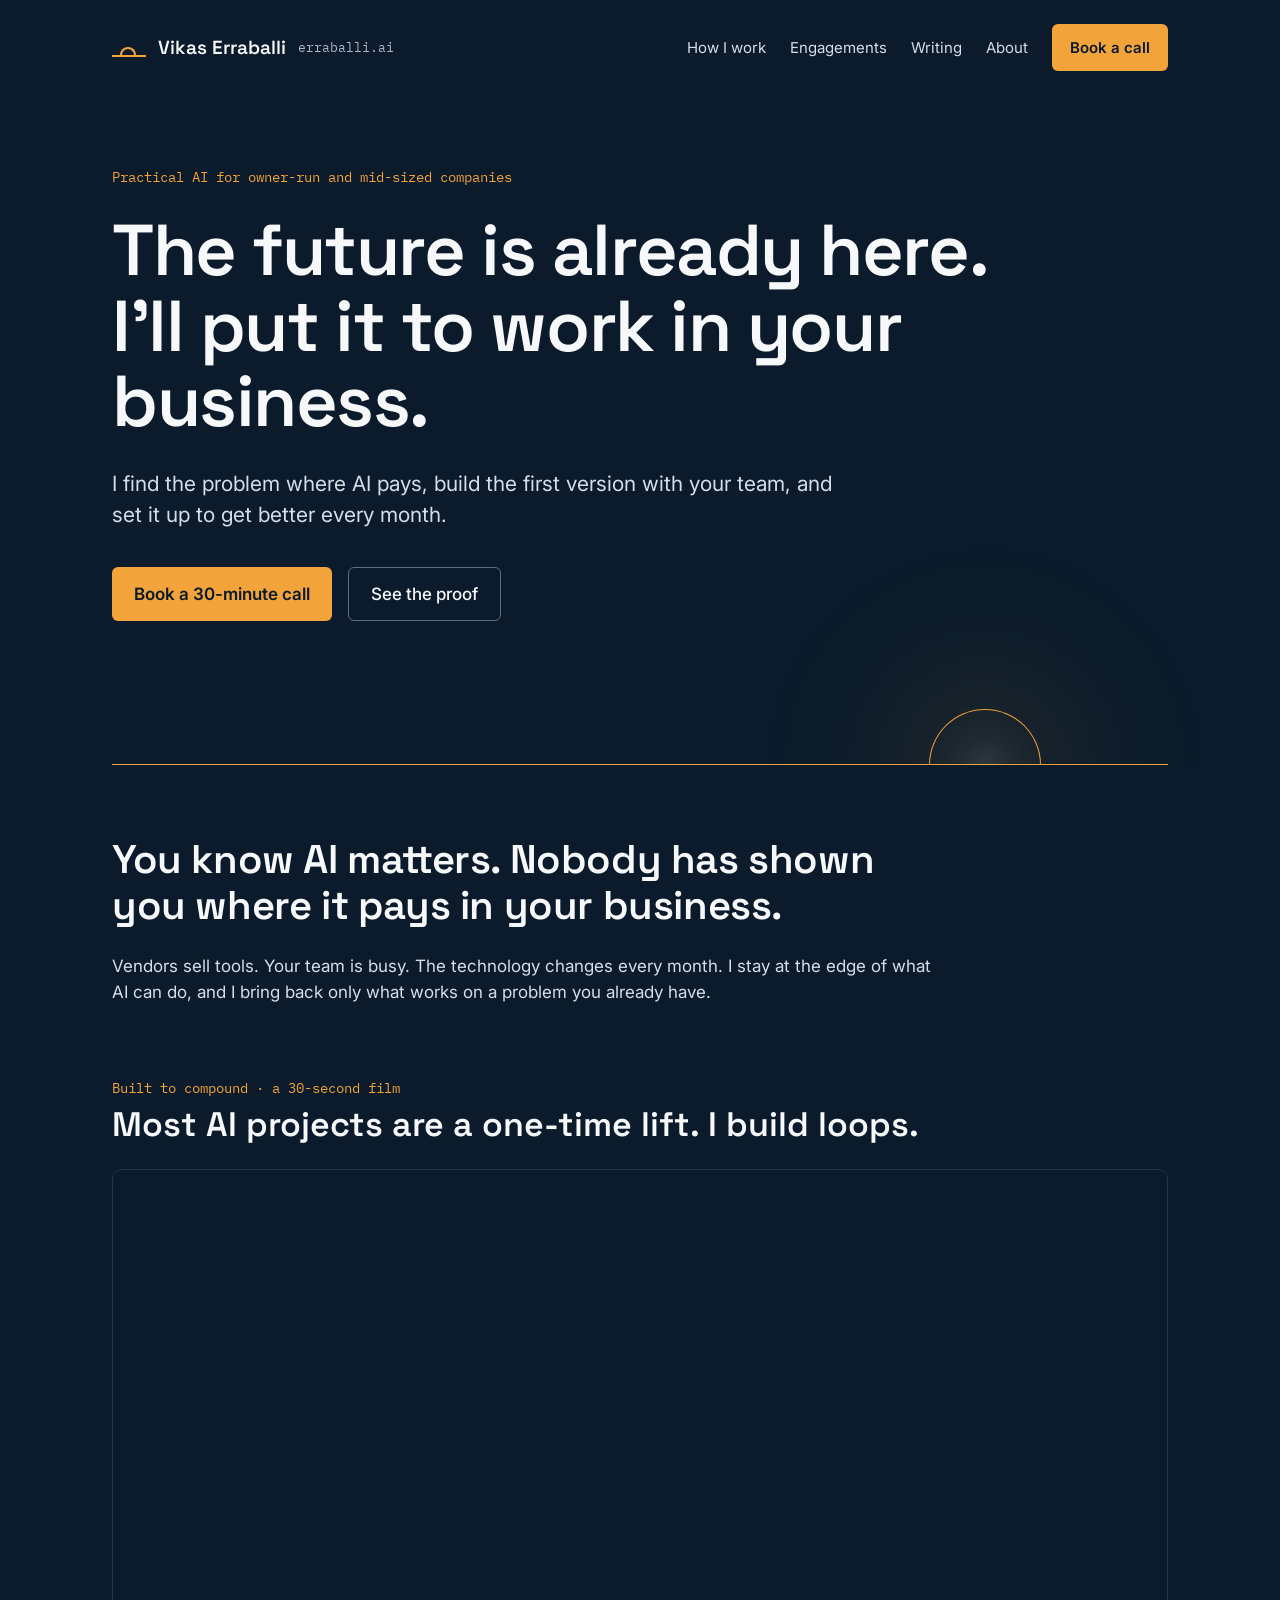
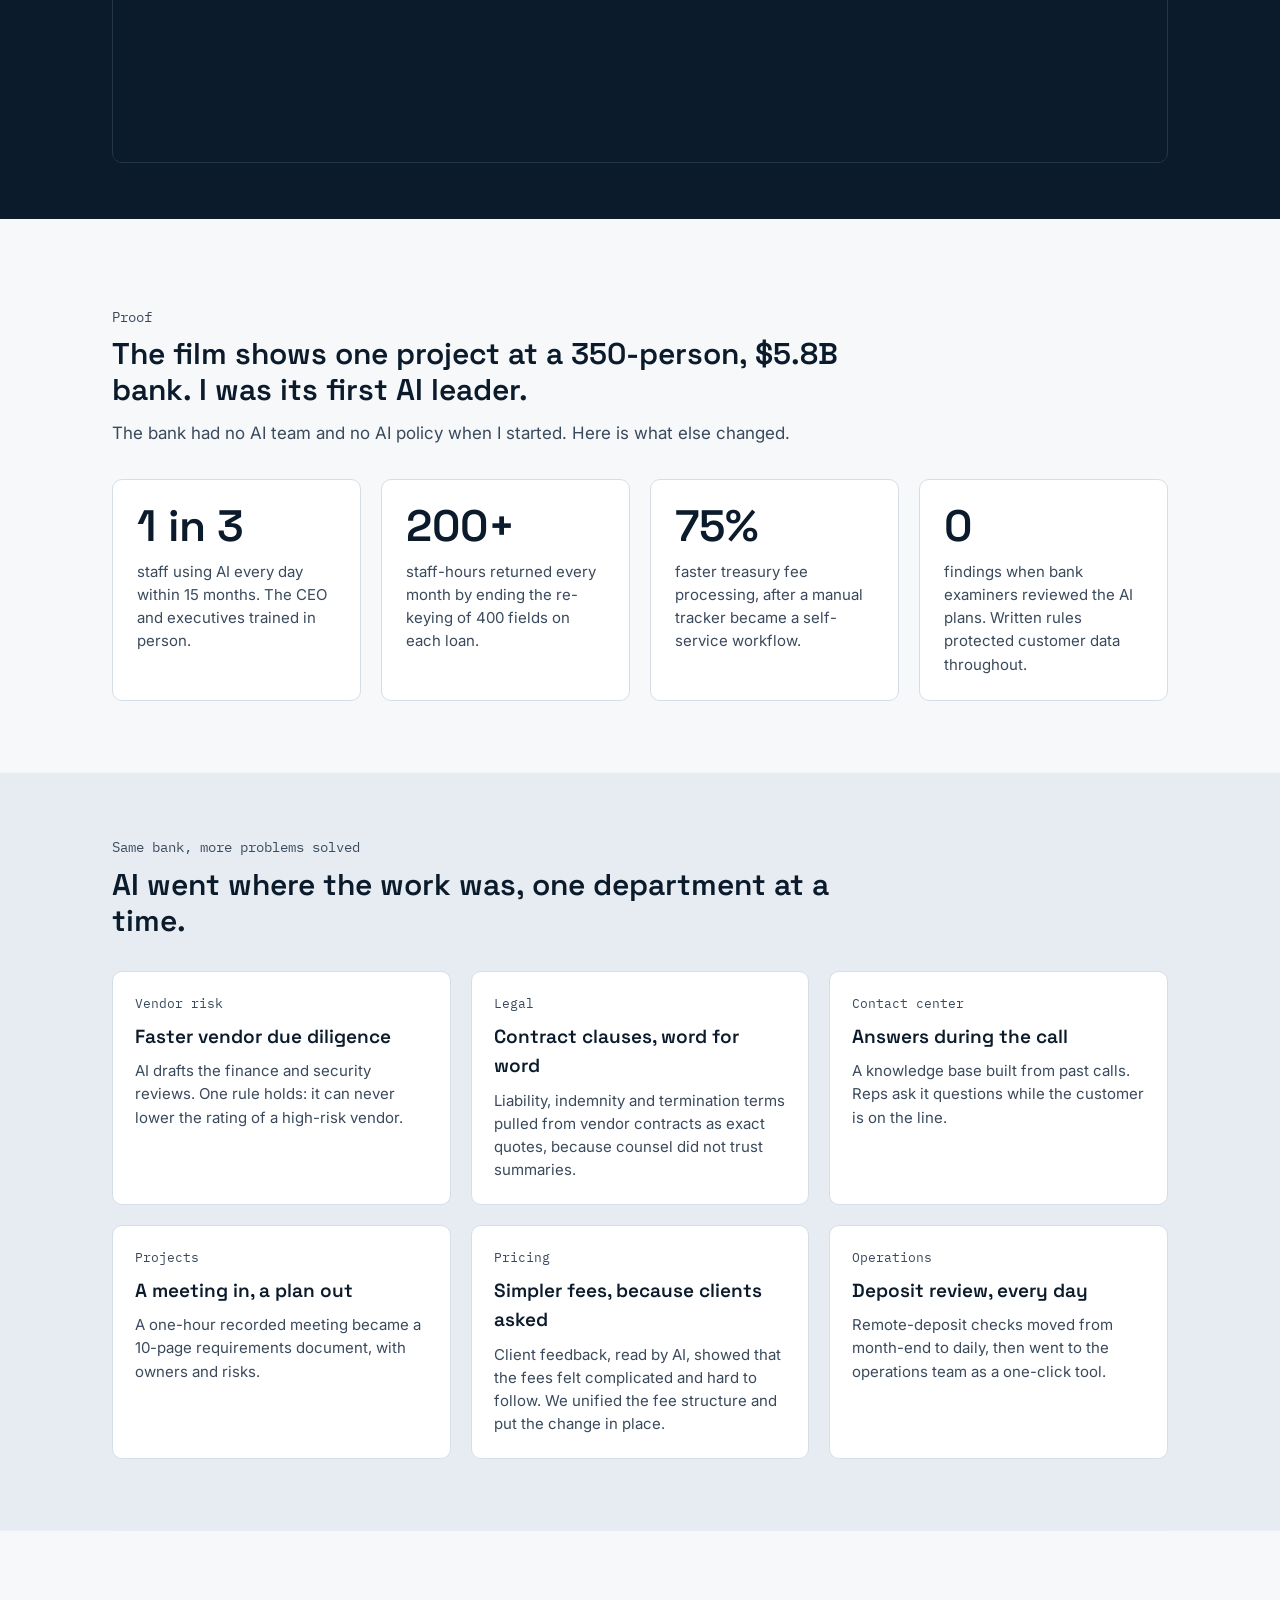
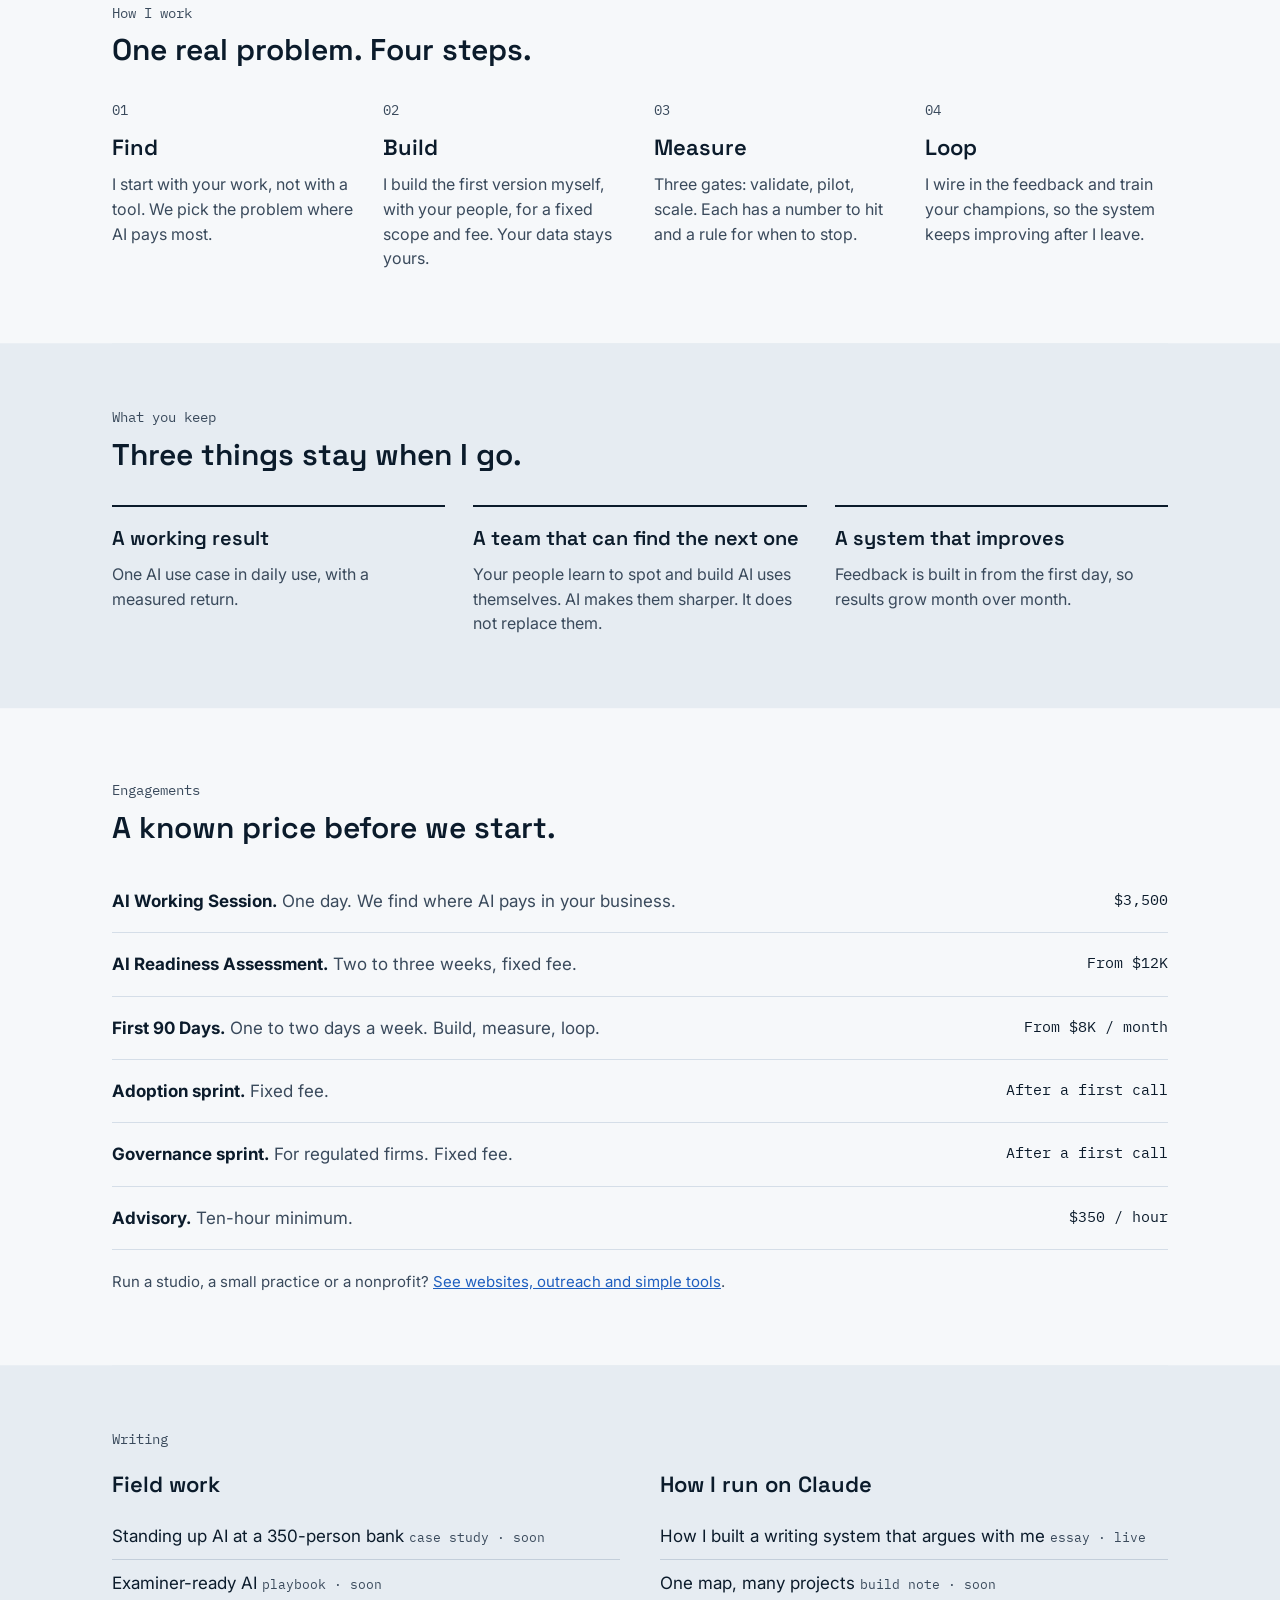
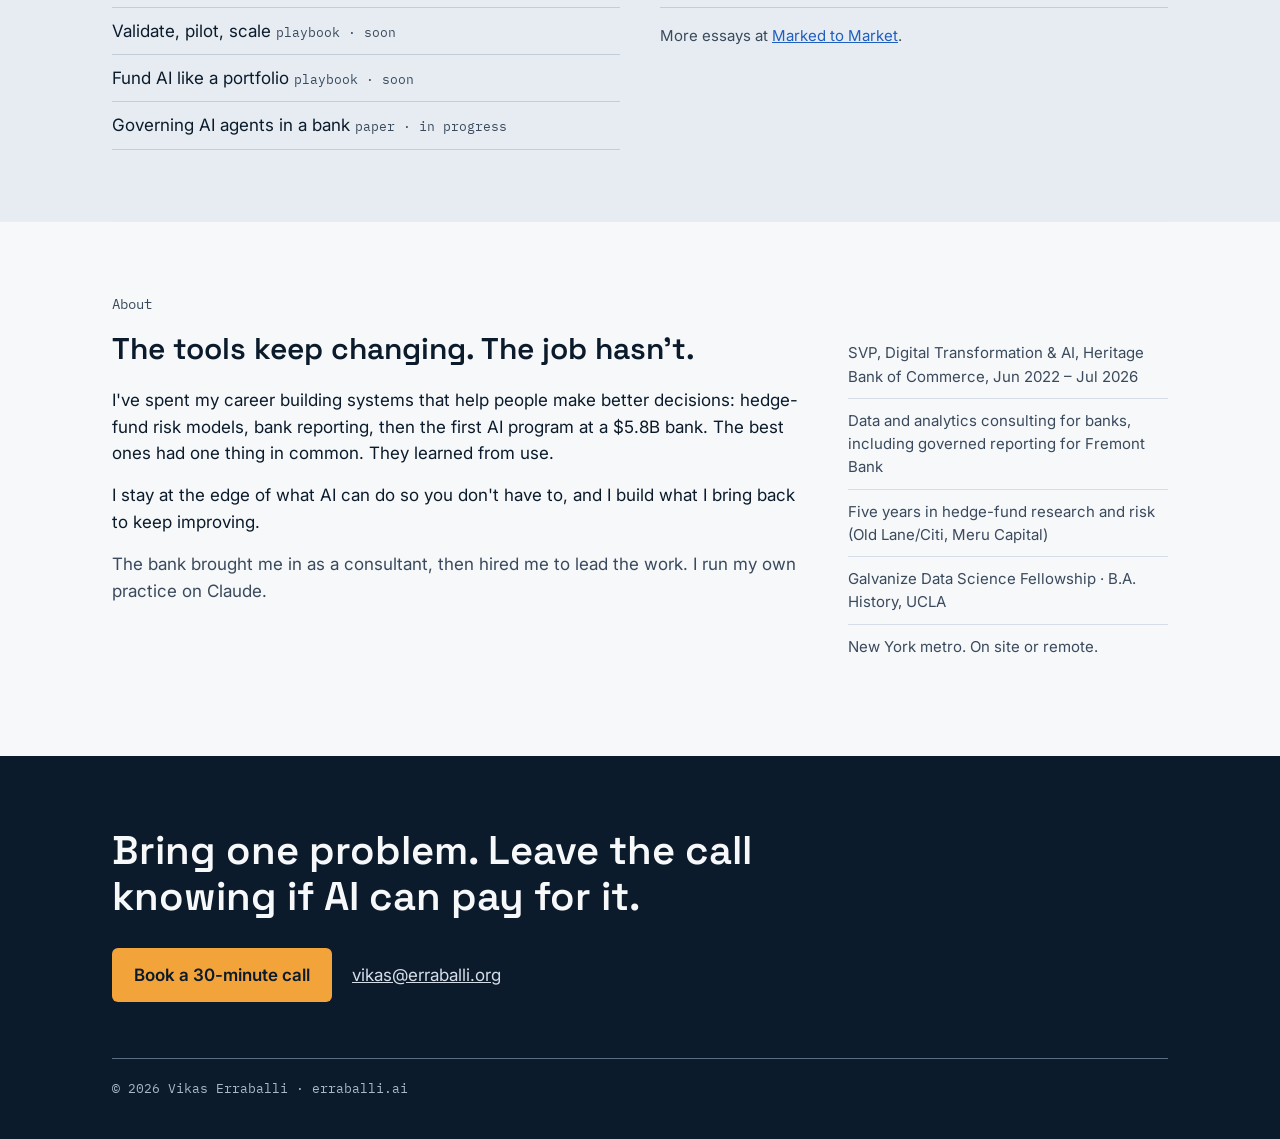
==== index.html @ b54ac8dd "Home: alternate light and tinted bands down the page so sections read as separate Co-Authored-By: Cl" ====
<!doctype html>
<html lang="en">
<head>
<meta charset="utf-8">
<meta name="viewport" content="width=device-width, initial-scale=1, viewport-fit=cover">
<meta name="description" content="Vikas Erraballi: practical AI for owner-run and mid-sized companies. First AI leader at a 350-person, $5.8B bank.">
<meta property="og:title" content="Vikas Erraballi · erraballi.ai">
<meta property="og:description" content="The future is already here. I'll put it to work in your business. Practical AI for owner-run and mid-sized companies.">
<meta property="og:url" content="https://erraballi.ai/">
<meta property="og:type" content="website">
<meta property="og:site_name" content="erraballi.ai">
<meta property="og:image" content="https://erraballi.ai/og.png">
<meta property="og:image:width" content="1200">
<meta property="og:image:height" content="630">
<meta property="og:image:alt" content="Vikas Erraballi, erraballi.ai: The future is already here. I'll put it to work in your business.">
<meta name="twitter:card" content="summary_large_image">
<meta name="twitter:title" content="Vikas Erraballi · erraballi.ai">
<meta name="twitter:description" content="The future is already here. I'll put it to work in your business.">
<meta name="twitter:image" content="https://erraballi.ai/og.png">
<link rel="canonical" href="https://erraballi.ai/">
<link rel="icon" href="data:image/svg+xml,%3Csvg xmlns='http://www.w3.org/2000/svg' viewBox='0 0 32 32'%3E%3Crect width='32' height='32' rx='5' fill='%230B1B2B'/%3E%3Cpath d='M5 21h22' stroke='%23F2A33A' stroke-width='2.4' stroke-linecap='round'/%3E%3Cpath d='M9.5 21a6.5 6.5 0 0 1 13 0' fill='none' stroke='%23F2A33A' stroke-width='2.4'/%3E%3C/svg%3E">
<title>Vikas Erraballi · Practical AI for owner-run and mid-sized companies</title>
<link rel="preconnect" href="https://fonts.googleapis.com">
<link rel="preconnect" href="https://fonts.gstatic.com" crossorigin>
<link rel="stylesheet" href="https://fonts.googleapis.com/css2?family=Space+Grotesk:wght@400;500;600;700&family=Inter:wght@400;500;600&family=IBM+Plex+Mono:wght@400;500&display=swap">
<style>
/* Horizon brand (Nov 2026). Night #0B1B2B, Dawn #F2A33A, Day #F6F8FA, Slate #3A4A5C, Link #1F5FBF.
   Dawn is for marks and buttons on Night. Do not use Dawn for text on Day. Styles are inline on each element. */
*{box-sizing:border-box}
html{scroll-behavior:smooth;-webkit-text-size-adjust:100%}
body{margin:0;background:#0B1B2B}
a{color:#1F5FBF}a:hover{color:#174A96}
a:focus-visible{outline:2px solid #F2A33A;outline-offset:3px}
@media (prefers-reduced-motion: reduce){html{scroll-behavior:auto}}
/* Hero opening: the horizon draws, the sun crosses to the right, shines, then settles so the text can be read.
   Runs once on load, about 4.5 s. CSS only. The end state is the plain page. */
.hero-wrap{position:relative;z-index:0}
.hz{position:relative;height:120px;margin-top:24px}
.hz-line{position:absolute;left:0;right:0;bottom:0;height:1px;background:#F2A33A;transform-origin:0 50%;animation:hz-draw 1.1s cubic-bezier(.6,0,.2,1) both}
.hz-sun{position:absolute;bottom:0;left:calc(88% - 112px);width:112px;height:56px;animation:hz-cross 2.3s cubic-bezier(.45,0,.2,1) .25s both}
.hz-clip{position:absolute;inset:0;overflow:hidden}
.hz-disc{position:absolute;inset:0;border:1.5px solid #F2A33A;border-bottom:none;border-radius:112px 112px 0 0;
  animation:hz-rise 2.3s cubic-bezier(.45,0,.2,1) .25s both, hz-shine 2.2s ease-in-out 2.3s both}
.hz-glow{position:absolute;left:50%;bottom:0;width:900px;height:900px;margin:0 0 -450px -450px;border-radius:50%;z-index:-1;pointer-events:none;
  background:radial-gradient(circle,rgba(255,224,170,.95) 0,rgba(255,200,120,.6) 7%,rgba(242,163,58,.36) 16%,rgba(242,163,58,.12) 38%,rgba(242,163,58,0) 68%);
  clip-path:inset(0 0 50% 0);opacity:.16;transform:scale(.55);animation:hz-glow 2.4s ease-in-out 2.2s both}
.hero-copy{animation:hz-copy 2.6s ease-out .2s both}
header{overflow:hidden}
@media (max-width:640px){.hero-wrap{display:flex;flex-direction:column}.hero-wrap>nav{order:-2}
  .hz{order:-1;height:64px;margin-top:20px}.hero-copy{padding-top:36px !important}
  .hero-wrap>nav>div{gap:4px 18px !important;font-size:14.5px !important}}
.film{margin-top:72px}
.film video{display:block;width:100%;height:auto;aspect-ratio:16/9;border-radius:10px;border:1px solid #24364A;background:#0B1B2B}
@media (max-width:640px){.film{margin-top:36px}.film video{aspect-ratio:4/5}}
@keyframes hz-draw{from{transform:scaleX(0)}to{transform:scaleX(1)}}
@keyframes hz-cross{from{left:0;opacity:0}12%{opacity:1}to{left:calc(88% - 112px);opacity:1}}
@keyframes hz-rise{from{transform:translateY(92%)}to{transform:translateY(0)}}
@keyframes hz-shine{0%{background:rgba(242,163,58,0)}35%{background:rgba(255,224,170,1)}100%{background:rgba(242,163,58,0)}}
@keyframes hz-glow{0%{opacity:0;transform:scale(.2)}35%{opacity:1;transform:scale(1.15)}100%{opacity:.16;transform:scale(.55)}}
@keyframes hz-copy{0%{opacity:.25}70%{opacity:.6}100%{opacity:1}}
@media (prefers-reduced-motion: reduce){.hz-line,.hz-sun,.hz-disc,.hz-glow,.hero-copy{animation:none}}

</style>
</head>
<body>
<div style="font-family: Inter, system-ui, sans-serif; color: #0B1B2B; background: #F6F8FA; font-size: 17px; line-height: 1.55">

<header style="background: #0B1B2B; color: #F6F8FA">
<div class="hero-wrap" style="max-width: 1120px; margin: 0 auto; padding: 24px 32px 0 32px; box-sizing: border-box">
<nav style="display: flex; flex-wrap: wrap; align-items: center; justify-content: space-between; gap: 16px">
<a href="#top" style="display: flex; align-items: center; gap: 12px; color: #F6F8FA; text-decoration: none">
<span aria-hidden="true" style="display: inline-block; width: 34px; height: 18px; border-bottom: 2px solid #F2A33A; position: relative"><span style="position: absolute; left: 8px; bottom: 0; width: 16px; height: 8px; border: 2px solid #F2A33A; border-bottom: none; border-radius: 16px 16px 0 0"></span></span>
<span style="font-family: 'Space Grotesk', sans-serif; font-weight: 600; font-size: 19px">Vikas Erraballi</span>
<span style="font-family: 'IBM Plex Mono', monospace; font-size: 13px; color: #A9B8C8">erraballi.ai</span>
</a>
<div style="display: flex; flex-wrap: wrap; align-items: center; gap: 24px; font-size: 15px">
<a href="#how" style="color: #D5DEE8; text-decoration: none; padding: 12px 0">How I work</a>
<a href="#engagements" style="color: #D5DEE8; text-decoration: none; padding: 12px 0">Engagements</a>
<a href="#writing" style="color: #D5DEE8; text-decoration: none; padding: 12px 0">Writing</a>
<a href="#about" style="color: #D5DEE8; text-decoration: none; padding: 12px 0">About</a>
<a href="mailto:vikas@erraballi.org" style="color: #0B1B2B; background: #F2A33A; text-decoration: none; padding: 12px 18px; border-radius: 6px; font-weight: 600">Book a call</a>
</div>
</nav>

<div id="top" class="hero-copy" style="padding: 96px 0 0 0; max-width: 900px">
<p style="margin: 0 0 24px 0; font-family: 'IBM Plex Mono', monospace; font-size: 14px; color: #F2A33A">Practical AI for owner-run and mid-sized companies</p>
<h1 style="margin: 0; font-family: 'Space Grotesk', sans-serif; font-weight: 600; font-size: clamp(40px, 6vw, 72px); line-height: 1.05; letter-spacing: -0.02em">The future is already here. I'll put it to work in your business.</h1>
<p style="margin: 28px 0 0 0; font-size: 21px; line-height: 1.5; color: #D5DEE8; max-width: 720px">I find the problem where AI pays, build the first version with your team, and set it up to get better every month.</p>
<div style="display: flex; flex-wrap: wrap; gap: 16px; margin-top: 36px">
<a href="mailto:vikas@erraballi.org" style="color: #0B1B2B; background: #F2A33A; text-decoration: none; padding: 14px 22px; border-radius: 6px; font-weight: 600">Book a 30-minute call</a>
<a href="#proof" style="color: #F6F8FA; text-decoration: none; padding: 13px 22px; border-radius: 6px; border: 1px solid #5B6E82; font-weight: 500">See the proof</a>
</div>
</div>

<div aria-hidden="true" class="hz">
<div class="hz-line"></div>
<div class="hz-sun"><div class="hz-glow"></div><div class="hz-clip"><div class="hz-disc"></div></div></div>
</div>
<div class="problem" style="margin-top: 72px; max-width: 820px">
<h2 style="margin: 0; font-family: 'Space Grotesk', sans-serif; font-weight: 600; font-size: clamp(28px, 4vw, 40px); line-height: 1.15; letter-spacing: -0.01em; color: #F6F8FA">You know AI matters. Nobody has shown you where it pays in your business.</h2>
<p style="margin: 24px 0 0 0; color: #D5DEE8">Vendors sell tools. Your team is busy. The technology changes every month. I stay at the edge of what AI can do, and I bring back only what works on a problem you already have.</p>
</div>
<div class="film">
<p style="margin: 0 0 6px 0; font-family: 'IBM Plex Mono', monospace; font-size: 14px; color: #F2A33A">Built to compound · a 30-second film</p>
<h2 style="margin: 0 0 24px 0; font-family: 'Space Grotesk', sans-serif; font-weight: 600; font-size: clamp(24px, 3.4vw, 34px); line-height: 1.15; color: #F6F8FA">Most AI projects are a one-time lift. I build loops.</h2>
<video id="film" muted loop playsinline preload="metadata" poster="hero/poster-landscape.jpg" aria-label="A 30-second silent film. A loop builds in six steps: 1,226 customers told a bank what was wrong; AI read every response; about 40 clients at risk were found; every banker got a call plan; none of the top tier left; the complaints rewrote the roadmap. Then the loop runs again.">
<source src="hero/hero-landscape.webm" type="video/webm">
<source src="hero/hero-landscape.mp4" type="video/mp4">
</video>
</div>
<script>
(function(){var v=document.getElementById("film");if(!v)return;
 if(window.matchMedia("(max-width:640px)").matches){v.poster="hero/poster-portrait.jpg";v.innerHTML='<source src="hero/hero-portrait.webm" type="video/webm"><source src="hero/hero-portrait.mp4" type="video/mp4">';v.load();}
 if(window.matchMedia("(prefers-reduced-motion: reduce)").matches){v.controls=true;return;}
 if("IntersectionObserver" in window){new IntersectionObserver(function(e){e.forEach(function(x){if(x.isIntersecting){v.play().catch(function(){v.controls=true;});}else{v.pause();}});},{threshold:.35}).observe(v);}
 else{v.play().catch(function(){v.controls=true;});}
})();
</script>
<div style="height: 56px"></div>
</div>
</header>

<main style="max-width: 1120px; margin: 0 auto; padding: 0 32px; box-sizing: border-box">











<section id="proof" style="padding: 88px 0 72px 0">
<p style="margin: 0 0 8px 0; font-family: 'IBM Plex Mono', monospace; font-size: 14px; color: #3A4A5C">Proof</p>
<h2 style="margin: 0 0 12px 0; font-family: 'Space Grotesk', sans-serif; font-weight: 600; font-size: 30px; line-height: 1.2; max-width: 780px">The film shows one project at a 350-person, $5.8B bank. I was its first AI leader.</h2>
<p style="margin: 0 0 32px 0; color: #3A4A5C; max-width: 720px">The bank had no AI team and no AI policy when I started. Here is what else changed.</p>
<div style="display: flex; flex-wrap: wrap; gap: 20px">
<div style="flex: 1 1 230px; background: #FFFFFF; border: 1px solid #D5DEE8; border-radius: 10px; padding: 24px">
<div style="font-family: 'Space Grotesk', sans-serif; font-weight: 600; font-size: 44px; line-height: 1">1 in 3</div>
<p style="margin: 12px 0 0 0; font-size: 15px; color: #3A4A5C">staff using AI every day within 15 months. The CEO and executives trained in person.</p>
</div>
<div style="flex: 1 1 230px; background: #FFFFFF; border: 1px solid #D5DEE8; border-radius: 10px; padding: 24px">
<div style="font-family: 'Space Grotesk', sans-serif; font-weight: 600; font-size: 44px; line-height: 1">200+</div>
<p style="margin: 12px 0 0 0; font-size: 15px; color: #3A4A5C">staff-hours returned every month by ending the re-keying of 400 fields on each loan.</p>
</div>
<div style="flex: 1 1 230px; background: #FFFFFF; border: 1px solid #D5DEE8; border-radius: 10px; padding: 24px">
<div style="font-family: 'Space Grotesk', sans-serif; font-weight: 600; font-size: 44px; line-height: 1">75%</div>
<p style="margin: 12px 0 0 0; font-size: 15px; color: #3A4A5C">faster treasury fee processing, after a manual tracker became a self-service workflow.</p>
</div>
<div style="flex: 1 1 230px; background: #FFFFFF; border: 1px solid #D5DEE8; border-radius: 10px; padding: 24px">
<div style="font-family: 'Space Grotesk', sans-serif; font-weight: 600; font-size: 44px; line-height: 1">0</div>
<p style="margin: 12px 0 0 0; font-size: 15px; color: #3A4A5C">findings when bank examiners reviewed the AI plans. Written rules protected customer data throughout.</p>
</div>
</div>
</section>

<section id="more" style="padding: 64px 0 72px 0; background: #E6ECF2; box-shadow: 0 0 0 100vmax #E6ECF2; clip-path: inset(0 -100vmax)">
<p style="margin: 0 0 8px 0; font-family: 'IBM Plex Mono', monospace; font-size: 14px; color: #3A4A5C">Same bank, more problems solved</p>
<h2 style="margin: 0 0 32px 0; font-family: 'Space Grotesk', sans-serif; font-weight: 600; font-size: 30px; line-height: 1.2; max-width: 760px">AI went where the work was, one department at a time.</h2>
<div style="display: flex; flex-wrap: wrap; gap: 20px">
<div style="flex: 1 1 320px; background: #FFFFFF; border: 1px solid #D5DEE8; border-radius: 10px; padding: 22px">
<div style="font-family: 'IBM Plex Mono', monospace; font-size: 13px; color: #3A4A5C">Vendor risk</div>
<h3 style="margin: 8px 0 8px 0; font-family: 'Space Grotesk', sans-serif; font-weight: 600; font-size: 19px">Faster vendor due diligence</h3>
<p style="margin: 0; font-size: 15px; color: #3A4A5C">AI drafts the finance and security reviews. One rule holds: it can never lower the rating of a high-risk vendor.</p>
</div>
<div style="flex: 1 1 320px; background: #FFFFFF; border: 1px solid #D5DEE8; border-radius: 10px; padding: 22px">
<div style="font-family: 'IBM Plex Mono', monospace; font-size: 13px; color: #3A4A5C">Legal</div>
<h3 style="margin: 8px 0 8px 0; font-family: 'Space Grotesk', sans-serif; font-weight: 600; font-size: 19px">Contract clauses, word for word</h3>
<p style="margin: 0; font-size: 15px; color: #3A4A5C">Liability, indemnity and termination terms pulled from vendor contracts as exact quotes, because counsel did not trust summaries.</p>
</div>
<div style="flex: 1 1 320px; background: #FFFFFF; border: 1px solid #D5DEE8; border-radius: 10px; padding: 22px">
<div style="font-family: 'IBM Plex Mono', monospace; font-size: 13px; color: #3A4A5C">Contact center</div>
<h3 style="margin: 8px 0 8px 0; font-family: 'Space Grotesk', sans-serif; font-weight: 600; font-size: 19px">Answers during the call</h3>
<p style="margin: 0; font-size: 15px; color: #3A4A5C">A knowledge base built from past calls. Reps ask it questions while the customer is on the line.</p>
</div>
<div style="flex: 1 1 320px; background: #FFFFFF; border: 1px solid #D5DEE8; border-radius: 10px; padding: 22px">
<div style="font-family: 'IBM Plex Mono', monospace; font-size: 13px; color: #3A4A5C">Projects</div>
<h3 style="margin: 8px 0 8px 0; font-family: 'Space Grotesk', sans-serif; font-weight: 600; font-size: 19px">A meeting in, a plan out</h3>
<p style="margin: 0; font-size: 15px; color: #3A4A5C">A one-hour recorded meeting became a 10-page requirements document, with owners and risks.</p>
</div>
<div style="flex: 1 1 320px; background: #FFFFFF; border: 1px solid #D5DEE8; border-radius: 10px; padding: 22px">
<div style="font-family: 'IBM Plex Mono', monospace; font-size: 13px; color: #3A4A5C">Pricing</div>
<h3 style="margin: 8px 0 8px 0; font-family: 'Space Grotesk', sans-serif; font-weight: 600; font-size: 19px">Simpler fees, because clients asked</h3>
<p style="margin: 0; font-size: 15px; color: #3A4A5C">Client feedback, read by AI, showed that the fees felt complicated and hard to follow. We unified the fee structure and put the change in place.</p>
</div>
<div style="flex: 1 1 320px; background: #FFFFFF; border: 1px solid #D5DEE8; border-radius: 10px; padding: 22px">
<div style="font-family: 'IBM Plex Mono', monospace; font-size: 13px; color: #3A4A5C">Operations</div>
<h3 style="margin: 8px 0 8px 0; font-family: 'Space Grotesk', sans-serif; font-weight: 600; font-size: 19px">Deposit review, every day</h3>
<p style="margin: 0; font-size: 15px; color: #3A4A5C">Remote-deposit checks moved from month-end to daily, then went to the operations team as a one-click tool.</p>
</div>
</div>
</section>

<section id="how" style="padding: 72px 0 72px 0">
<p style="margin: 0 0 8px 0; font-family: 'IBM Plex Mono', monospace; font-size: 14px; color: #3A4A5C">How I work</p>
<h2 style="margin: 0 0 32px 0; font-family: 'Space Grotesk', sans-serif; font-weight: 600; font-size: 30px; line-height: 1.2">One real problem. Four steps.</h2>
<div style="display: flex; flex-wrap: wrap; gap: 28px">
<div style="flex: 1 1 220px">
<div style="font-family: 'IBM Plex Mono', monospace; font-size: 14px; color: #3A4A5C">01</div>
<h3 style="margin: 8px 0 8px 0; font-family: 'Space Grotesk', sans-serif; font-weight: 600; font-size: 22px">Find</h3>
<p style="margin: 0; font-size: 16px; color: #3A4A5C">I start with your work, not with a tool. We pick the problem where AI pays most.</p>
</div>
<div style="flex: 1 1 220px">
<div style="font-family: 'IBM Plex Mono', monospace; font-size: 14px; color: #3A4A5C">02</div>
<h3 style="margin: 8px 0 8px 0; font-family: 'Space Grotesk', sans-serif; font-weight: 600; font-size: 22px">Build</h3>
<p style="margin: 0; font-size: 16px; color: #3A4A5C">I build the first version myself, with your people, for a fixed scope and fee. Your data stays yours.</p>
</div>
<div style="flex: 1 1 220px">
<div style="font-family: 'IBM Plex Mono', monospace; font-size: 14px; color: #3A4A5C">03</div>
<h3 style="margin: 8px 0 8px 0; font-family: 'Space Grotesk', sans-serif; font-weight: 600; font-size: 22px">Measure</h3>
<p style="margin: 0; font-size: 16px; color: #3A4A5C">Three gates: validate, pilot, scale. Each has a number to hit and a rule for when to stop.</p>
</div>
<div style="flex: 1 1 220px">
<div style="font-family: 'IBM Plex Mono', monospace; font-size: 14px; color: #3A4A5C">04</div>
<h3 style="margin: 8px 0 8px 0; font-family: 'Space Grotesk', sans-serif; font-weight: 600; font-size: 22px">Loop</h3>
<p style="margin: 0; font-size: 16px; color: #3A4A5C">I wire in the feedback and train your champions, so the system keeps improving after I leave.</p>
</div>
</div>
</section>

<section style="padding: 64px 0 72px 0; background: #E6ECF2; box-shadow: 0 0 0 100vmax #E6ECF2; clip-path: inset(0 -100vmax)">
<p style="margin: 0 0 8px 0; font-family: 'IBM Plex Mono', monospace; font-size: 14px; color: #3A4A5C">What you keep</p>
<h2 style="margin: 0 0 32px 0; font-family: 'Space Grotesk', sans-serif; font-weight: 600; font-size: 30px; line-height: 1.2">Three things stay when I go.</h2>
<div style="display: flex; flex-wrap: wrap; gap: 28px">
<div style="flex: 1 1 260px; border-top: 2px solid #0B1B2B; padding-top: 16px">
<h3 style="margin: 0 0 8px 0; font-family: 'Space Grotesk', sans-serif; font-weight: 600; font-size: 20px">A working result</h3>
<p style="margin: 0; font-size: 16px; color: #3A4A5C">One AI use case in daily use, with a measured return.</p>
</div>
<div style="flex: 1 1 260px; border-top: 2px solid #0B1B2B; padding-top: 16px">
<h3 style="margin: 0 0 8px 0; font-family: 'Space Grotesk', sans-serif; font-weight: 600; font-size: 20px">A team that can find the next one</h3>
<p style="margin: 0; font-size: 16px; color: #3A4A5C">Your people learn to spot and build AI uses themselves. AI makes them sharper. It does not replace them.</p>
</div>
<div style="flex: 1 1 260px; border-top: 2px solid #0B1B2B; padding-top: 16px">
<h3 style="margin: 0 0 8px 0; font-family: 'Space Grotesk', sans-serif; font-weight: 600; font-size: 20px">A system that improves</h3>
<p style="margin: 0; font-size: 16px; color: #3A4A5C">Feedback is built in from the first day, so results grow month over month.</p>
</div>
</div>
</section>

<section id="engagements" style="padding: 72px 0 72px 0">
<p style="margin: 0 0 8px 0; font-family: 'IBM Plex Mono', monospace; font-size: 14px; color: #3A4A5C">Engagements</p>
<h2 style="margin: 0 0 24px 0; font-family: 'Space Grotesk', sans-serif; font-weight: 600; font-size: 30px; line-height: 1.2">A known price before we start.</h2>
<div style="display: flex; flex-direction: column">
<div style="display: flex; flex-wrap: wrap; justify-content: space-between; gap: 8px 24px; padding: 18px 0; border-bottom: 1px solid #D5DEE8">
<div style="flex: 1 1 380px"><strong>AI Working Session.</strong> <span style="color: #3A4A5C">One day. We find where AI pays in your business.</span></div>
<div style="font-family: 'IBM Plex Mono', monospace; font-size: 15px">$3,500</div>
</div>
<div style="display: flex; flex-wrap: wrap; justify-content: space-between; gap: 8px 24px; padding: 18px 0; border-bottom: 1px solid #D5DEE8">
<div style="flex: 1 1 380px"><strong>AI Readiness Assessment.</strong> <span style="color: #3A4A5C">Two to three weeks, fixed fee.</span></div>
<div style="font-family: 'IBM Plex Mono', monospace; font-size: 15px">From $12K</div>
</div>
<div style="display: flex; flex-wrap: wrap; justify-content: space-between; gap: 8px 24px; padding: 18px 0; border-bottom: 1px solid #D5DEE8">
<div style="flex: 1 1 380px"><strong>First 90 Days.</strong> <span style="color: #3A4A5C">One to two days a week. Build, measure, loop.</span></div>
<div style="font-family: 'IBM Plex Mono', monospace; font-size: 15px">From $8K / month</div>
</div>
<div style="display: flex; flex-wrap: wrap; justify-content: space-between; gap: 8px 24px; padding: 18px 0; border-bottom: 1px solid #D5DEE8">
<div style="flex: 1 1 380px"><strong>Adoption sprint.</strong> <span style="color: #3A4A5C">Fixed fee.</span></div>
<div style="font-family: 'IBM Plex Mono', monospace; font-size: 15px">After a first call</div>
</div>
<div style="display: flex; flex-wrap: wrap; justify-content: space-between; gap: 8px 24px; padding: 18px 0; border-bottom: 1px solid #D5DEE8">
<div style="flex: 1 1 380px"><strong>Governance sprint.</strong> <span style="color: #3A4A5C">For regulated firms. Fixed fee.</span></div>
<div style="font-family: 'IBM Plex Mono', monospace; font-size: 15px">After a first call</div>
</div>
<div style="display: flex; flex-wrap: wrap; justify-content: space-between; gap: 8px 24px; padding: 18px 0; border-bottom: 1px solid #D5DEE8">
<div style="flex: 1 1 380px"><strong>Advisory.</strong> <span style="color: #3A4A5C">Ten-hour minimum.</span></div>
<div style="font-family: 'IBM Plex Mono', monospace; font-size: 15px">$350 / hour</div>
</div>
</div>
<p style="margin: 20px 0 0 0; font-size: 15px; color: #3A4A5C">Run a studio, a small practice or a nonprofit? <a href="/studios/">See websites, outreach and simple tools</a>.</p>
</section>

<section id="writing" style="padding: 64px 0 72px 0; background: #E6ECF2; box-shadow: 0 0 0 100vmax #E6ECF2; clip-path: inset(0 -100vmax)">
<p style="margin: 0 0 8px 0; font-family: 'IBM Plex Mono', monospace; font-size: 14px; color: #3A4A5C">Writing</p>
<div style="display: flex; flex-wrap: wrap; gap: 40px">
<div style="flex: 1 1 380px">
<h3 style="margin: 8px 0 12px 0; font-family: 'Space Grotesk', sans-serif; font-weight: 600; font-size: 22px">Field work</h3>
<p style="margin: 0; padding: 10px 0; border-bottom: 1px solid #C3CEDA">Standing up AI at a 350-person bank <span style="font-family: 'IBM Plex Mono', monospace; font-size: 13px; color: #3A4A5C">case study · soon</span></p>
<p style="margin: 0; padding: 10px 0; border-bottom: 1px solid #C3CEDA">Examiner-ready AI <span style="font-family: 'IBM Plex Mono', monospace; font-size: 13px; color: #3A4A5C">playbook · soon</span></p>
<p style="margin: 0; padding: 10px 0; border-bottom: 1px solid #C3CEDA">Validate, pilot, scale <span style="font-family: 'IBM Plex Mono', monospace; font-size: 13px; color: #3A4A5C">playbook · soon</span></p>
<p style="margin: 0; padding: 10px 0; border-bottom: 1px solid #C3CEDA">Fund AI like a portfolio <span style="font-family: 'IBM Plex Mono', monospace; font-size: 13px; color: #3A4A5C">playbook · soon</span></p>
<p style="margin: 0; padding: 10px 0; border-bottom: 1px solid #C3CEDA">Governing AI agents in a bank <span style="font-family: 'IBM Plex Mono', monospace; font-size: 13px; color: #3A4A5C">paper · in progress</span></p>
</div>
<div style="flex: 1 1 380px">
<h3 style="margin: 8px 0 12px 0; font-family: 'Space Grotesk', sans-serif; font-weight: 600; font-size: 22px">How I run on Claude</h3>
<p style="margin: 0; padding: 10px 0; border-bottom: 1px solid #C3CEDA">How I built a writing system that argues with me <span style="font-family: 'IBM Plex Mono', monospace; font-size: 13px; color: #3A4A5C">essay · live</span></p>
<p style="margin: 0; padding: 10px 0; border-bottom: 1px solid #C3CEDA">One map, many projects <span style="font-family: 'IBM Plex Mono', monospace; font-size: 13px; color: #3A4A5C">build note · soon</span></p>
<p style="margin: 16px 0 0 0; font-size: 15px; color: #3A4A5C">More essays at <a href="https://vikase.github.io/marked-to-market/">Marked to Market</a>.</p>
</div>
</div>
</section>

<section id="about" style="padding: 72px 0 88px 0">
<p style="margin: 0 0 8px 0; font-family: 'IBM Plex Mono', monospace; font-size: 14px; color: #3A4A5C">About</p>
<div style="display: flex; flex-wrap: wrap; gap: 48px">
<div style="flex: 999 1 460px; min-width: 0">
<h2 style="margin: 8px 0 20px 0; font-family: 'Space Grotesk', sans-serif; font-weight: 600; font-size: 30px; line-height: 1.2">The tools keep changing. The job hasn't.</h2>
<p style="margin: 0 0 16px 0">I've spent my career building systems that help people make better decisions: hedge-fund risk models, bank reporting, then the first AI program at a $5.8B bank. The best ones had one thing in common. They learned from use.</p>
<p style="margin: 0 0 16px 0">I stay at the edge of what AI can do so you don't have to, and I build what I bring back to keep improving.</p>
<p style="margin: 0; color: #3A4A5C">The bank brought me in as a consultant, then hired me to lead the work. I run my own practice on Claude.</p>
</div>
<ul style="flex: 1 1 320px; margin: 8px 0 0 0; padding: 0; list-style: none; font-size: 15px; color: #3A4A5C">
<li style="padding: 10px 0; border-bottom: 1px solid #D5DEE8">SVP, Digital Transformation &amp; AI, Heritage Bank of Commerce, Jun 2022 – Jul 2026</li>
<li style="padding: 10px 0; border-bottom: 1px solid #D5DEE8">Data and analytics consulting for banks, including governed reporting for Fremont Bank</li>
<li style="padding: 10px 0; border-bottom: 1px solid #D5DEE8">Five years in hedge-fund research and risk (Old Lane/Citi, Meru Capital)</li>
<li style="padding: 10px 0; border-bottom: 1px solid #D5DEE8">Galvanize Data Science Fellowship · B.A. History, UCLA</li>
<li style="padding: 10px 0">New York metro. On site or remote.</li>
</ul>
</div>
</section>

</main>

<footer style="background: #0B1B2B; color: #F6F8FA">
<div style="max-width: 1120px; margin: 0 auto; padding: 72px 32px 40px 32px; box-sizing: border-box">
<h2 style="margin: 0; font-family: 'Space Grotesk', sans-serif; font-weight: 600; font-size: clamp(28px, 4vw, 40px); line-height: 1.15; max-width: 760px">Bring one problem. Leave the call knowing if AI can pay for it.</h2>
<div style="display: flex; flex-wrap: wrap; align-items: center; gap: 20px; margin-top: 28px">
<a href="mailto:vikas@erraballi.org" style="color: #0B1B2B; background: #F2A33A; text-decoration: none; padding: 14px 22px; border-radius: 6px; font-weight: 600">Book a 30-minute call</a>
<a href="mailto:vikas@erraballi.org" style="color: #D5DEE8; padding: 12px 0">vikas@erraballi.org</a>
</div>
<div aria-hidden="true" style="border-bottom: 1px solid #5B6E82; margin-top: 56px"></div>
<p style="margin: 20px 0 0 0; font-family: 'IBM Plex Mono', monospace; font-size: 13px; color: #A9B8C8">© 2026 Vikas Erraballi · erraballi.ai</p>
</div>
</footer>

</div>
</body>
</html>
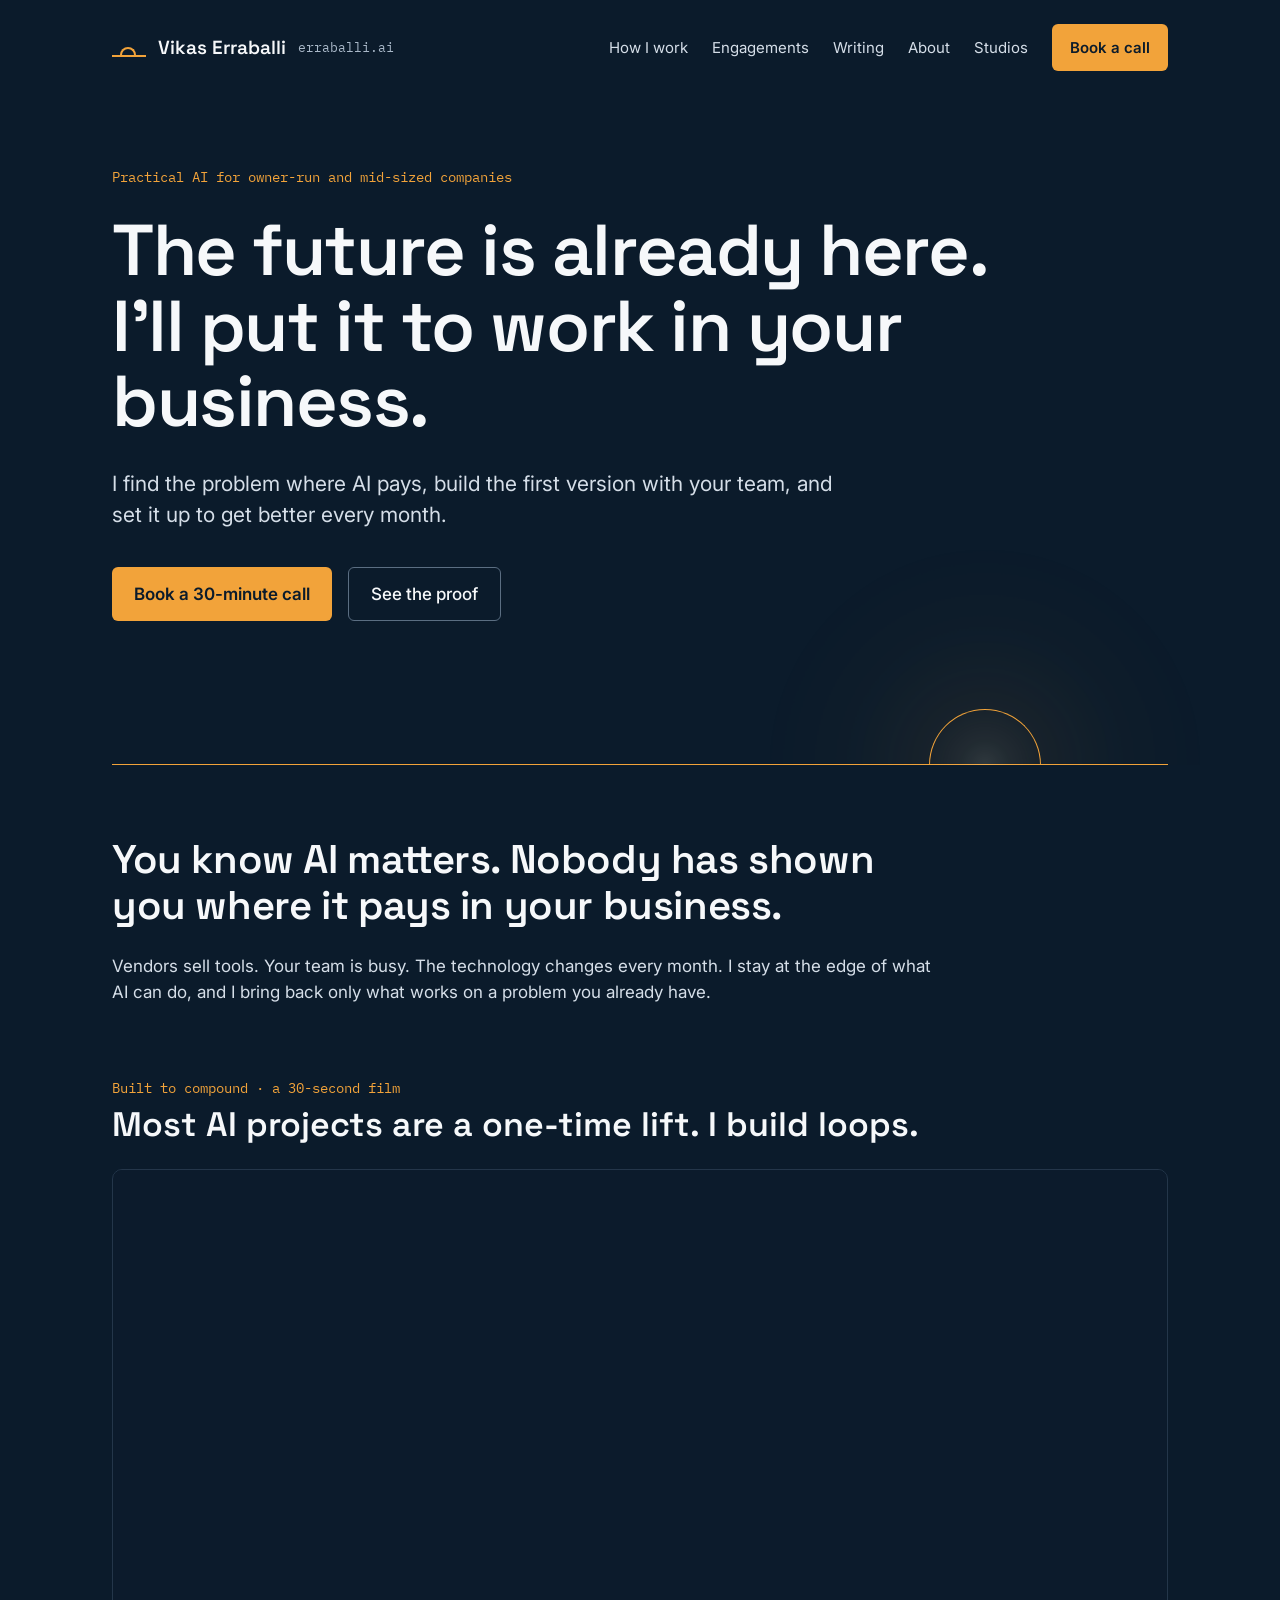
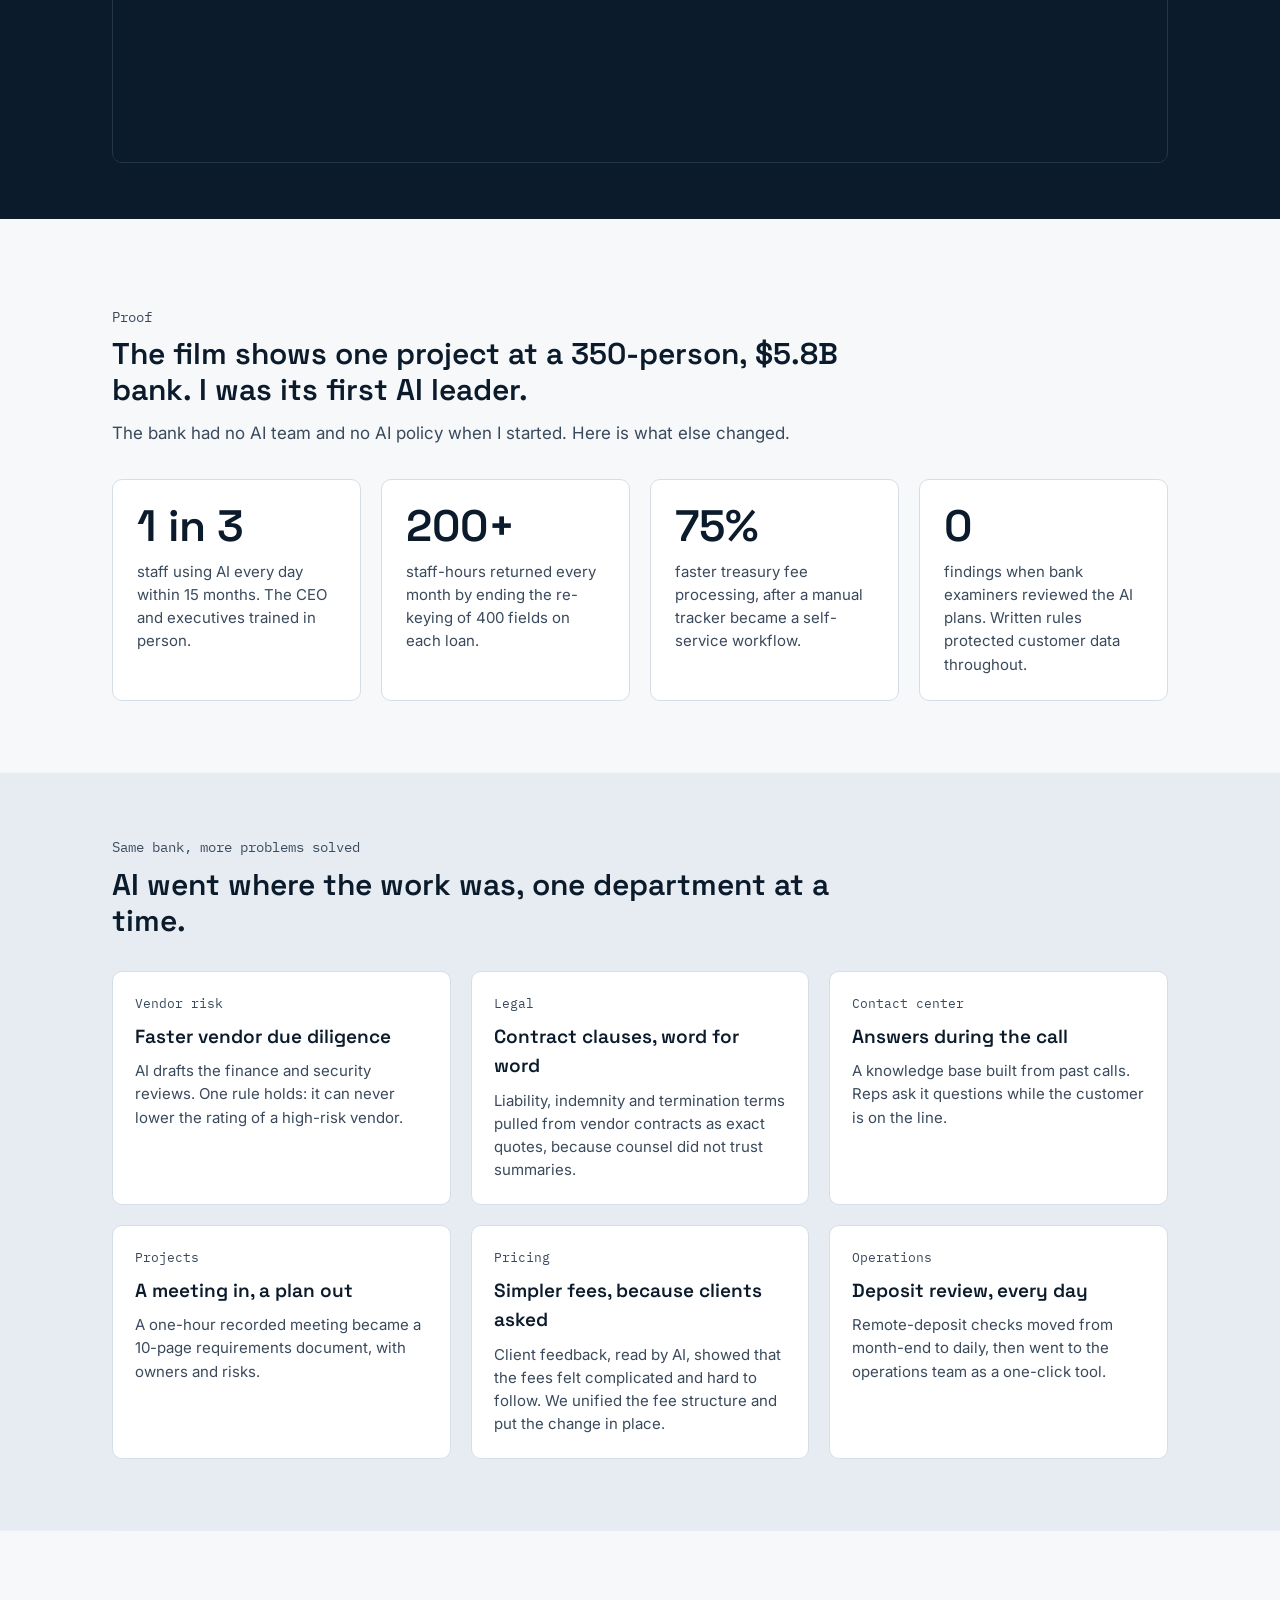
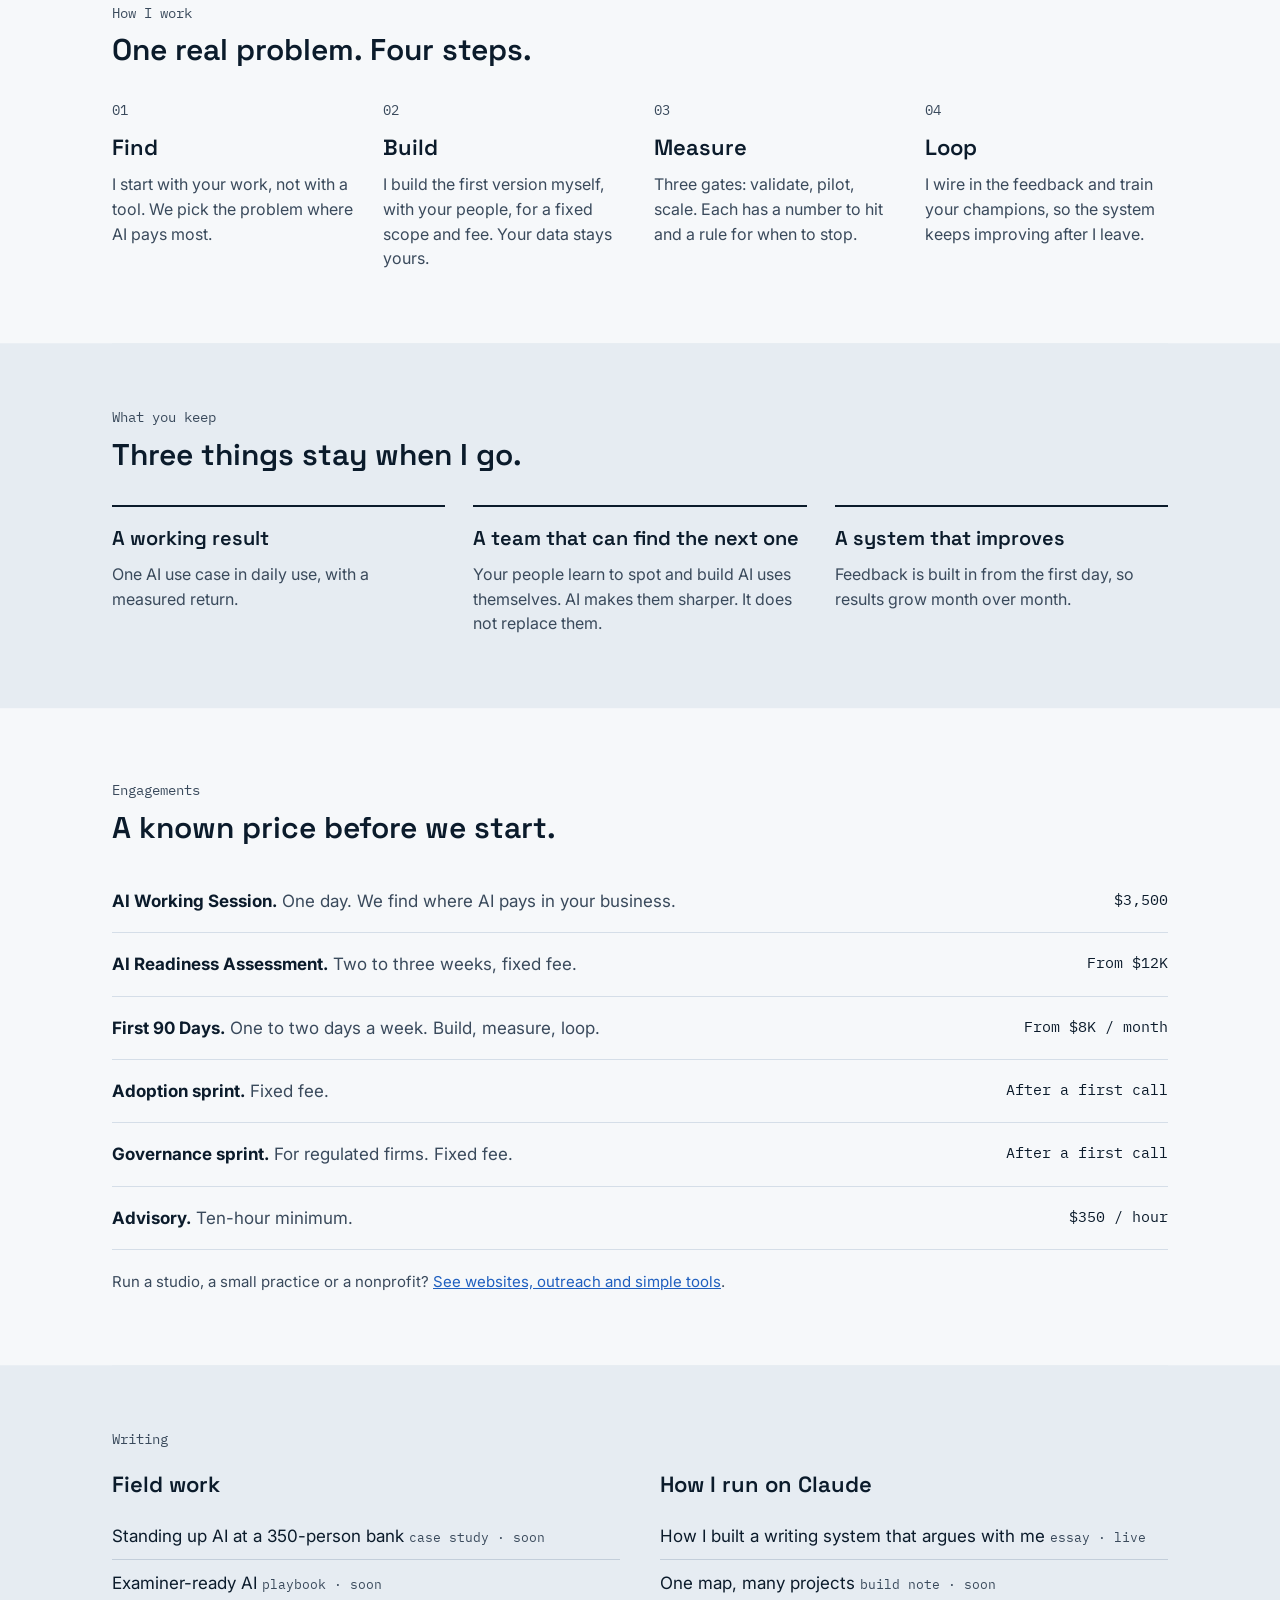
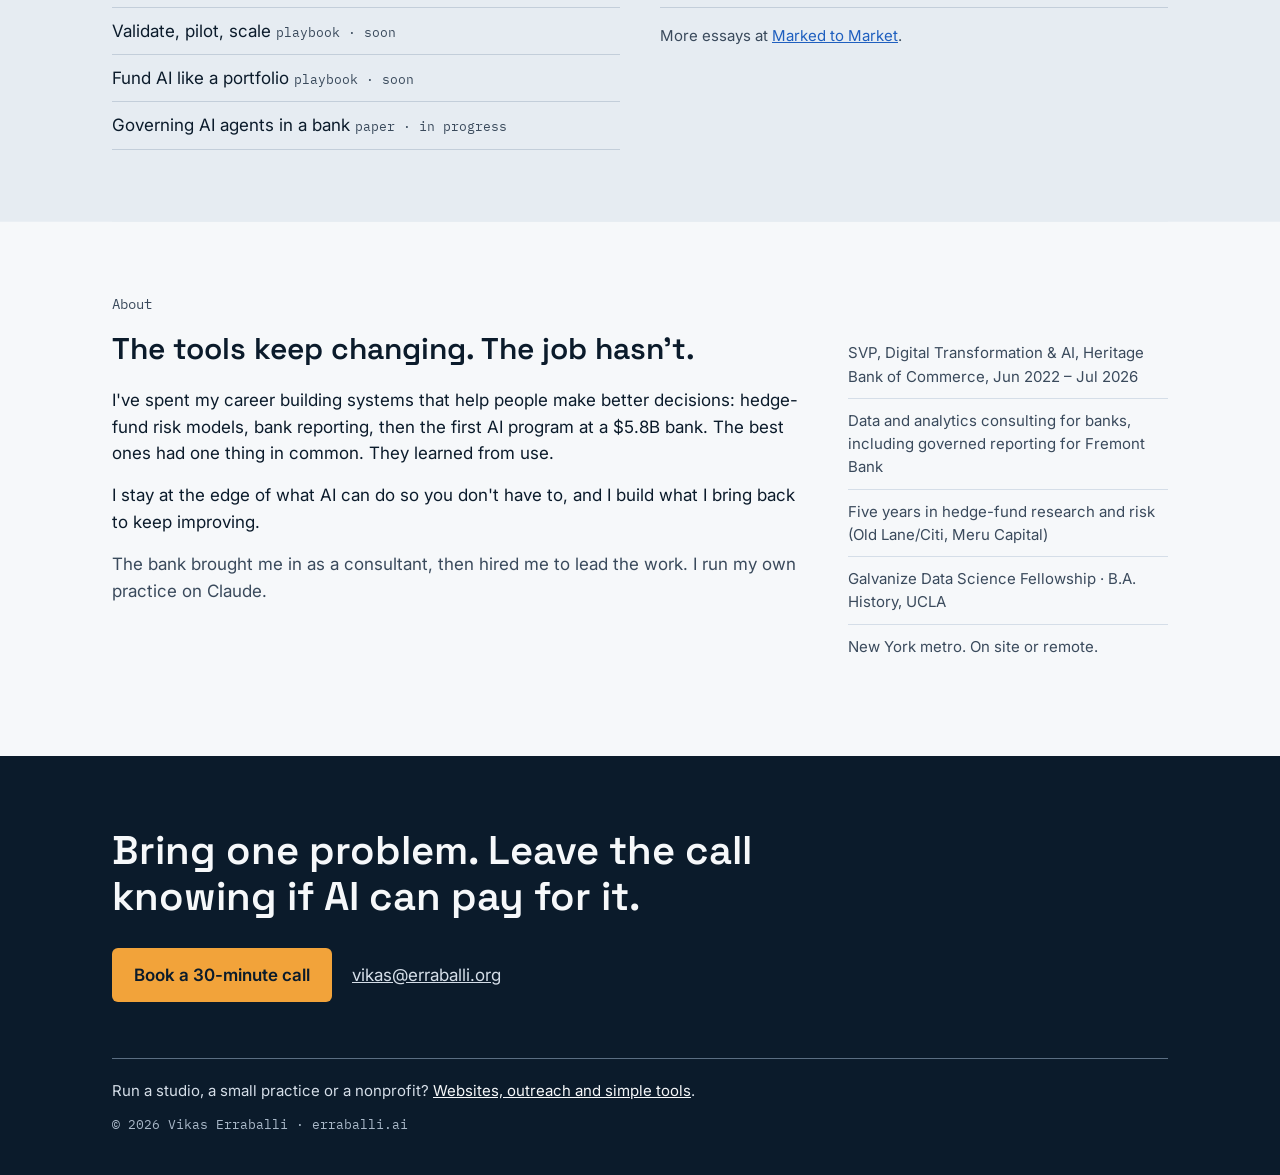
==== commit b9b72a21: "Home: add a Studios link to the top nav and the footer Co-Authored-By: Claude Opus 5.5 <noreply@anth" ====
--- a/index.html
+++ b/index.html
@@ -78,6 +78,7 @@
 <a href="#engagements" style="color: #D5DEE8; text-decoration: none; padding: 12px 0">Engagements</a>
 <a href="#writing" style="color: #D5DEE8; text-decoration: none; padding: 12px 0">Writing</a>
 <a href="#about" style="color: #D5DEE8; text-decoration: none; padding: 12px 0">About</a>
+<a href="/studios/" style="color: #D5DEE8; text-decoration: none; padding: 12px 0">Studios</a>
 <a href="mailto:vikas@erraballi.org" style="color: #0B1B2B; background: #F2A33A; text-decoration: none; padding: 12px 18px; border-radius: 6px; font-weight: 600">Book a call</a>
 </div>
 </nav>
@@ -320,7 +321,8 @@
 <a href="mailto:vikas@erraballi.org" style="color: #D5DEE8; padding: 12px 0">vikas@erraballi.org</a>
 </div>
 <div aria-hidden="true" style="border-bottom: 1px solid #5B6E82; margin-top: 56px"></div>
-<p style="margin: 20px 0 0 0; font-family: 'IBM Plex Mono', monospace; font-size: 13px; color: #A9B8C8">© 2026 Vikas Erraballi · erraballi.ai</p>
+<p style="margin: 20px 0 0 0; font-size: 15px; color: #D5DEE8">Run a studio, a small practice or a nonprofit? <a href="/studios/" style="color: #F6F8FA">Websites, outreach and simple tools</a>.</p>
+<p style="margin: 12px 0 0 0; font-family: 'IBM Plex Mono', monospace; font-size: 13px; color: #A9B8C8">© 2026 Vikas Erraballi · erraballi.ai</p>
 </div>
 </footer>
 
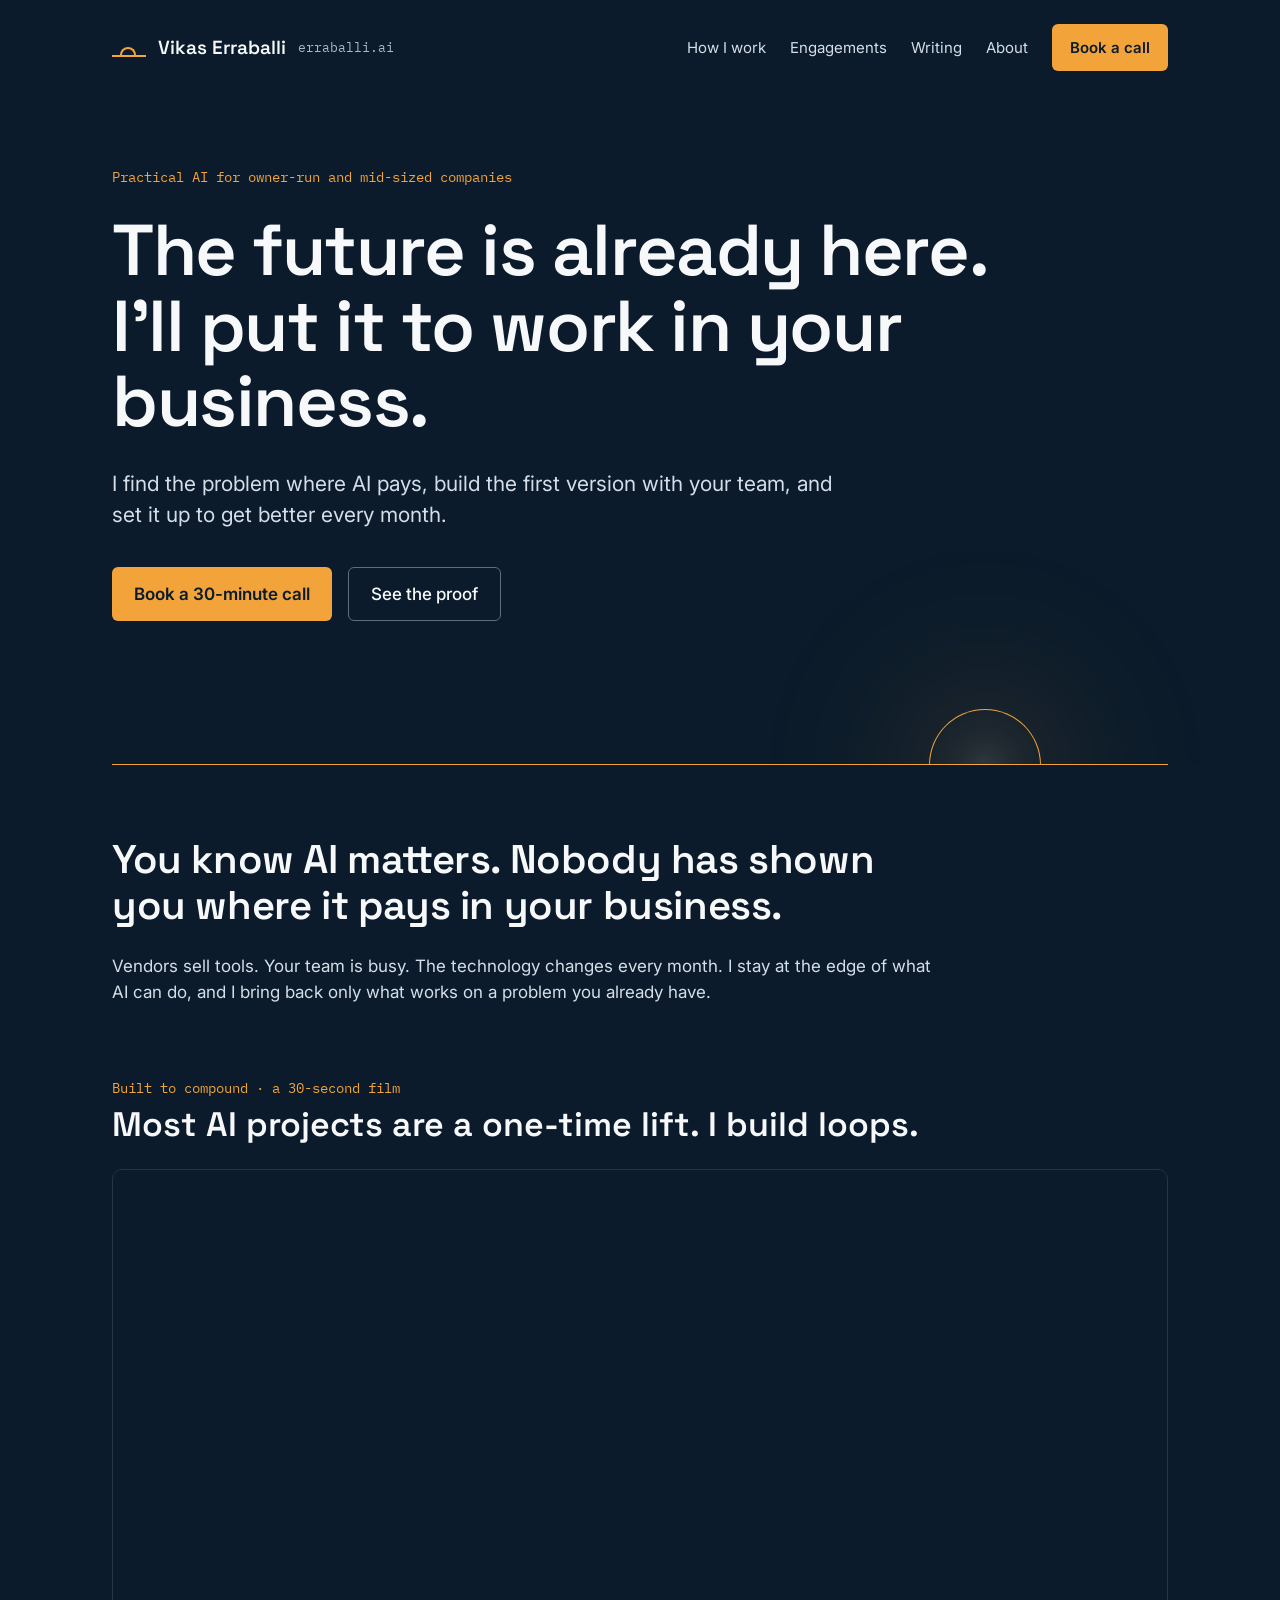
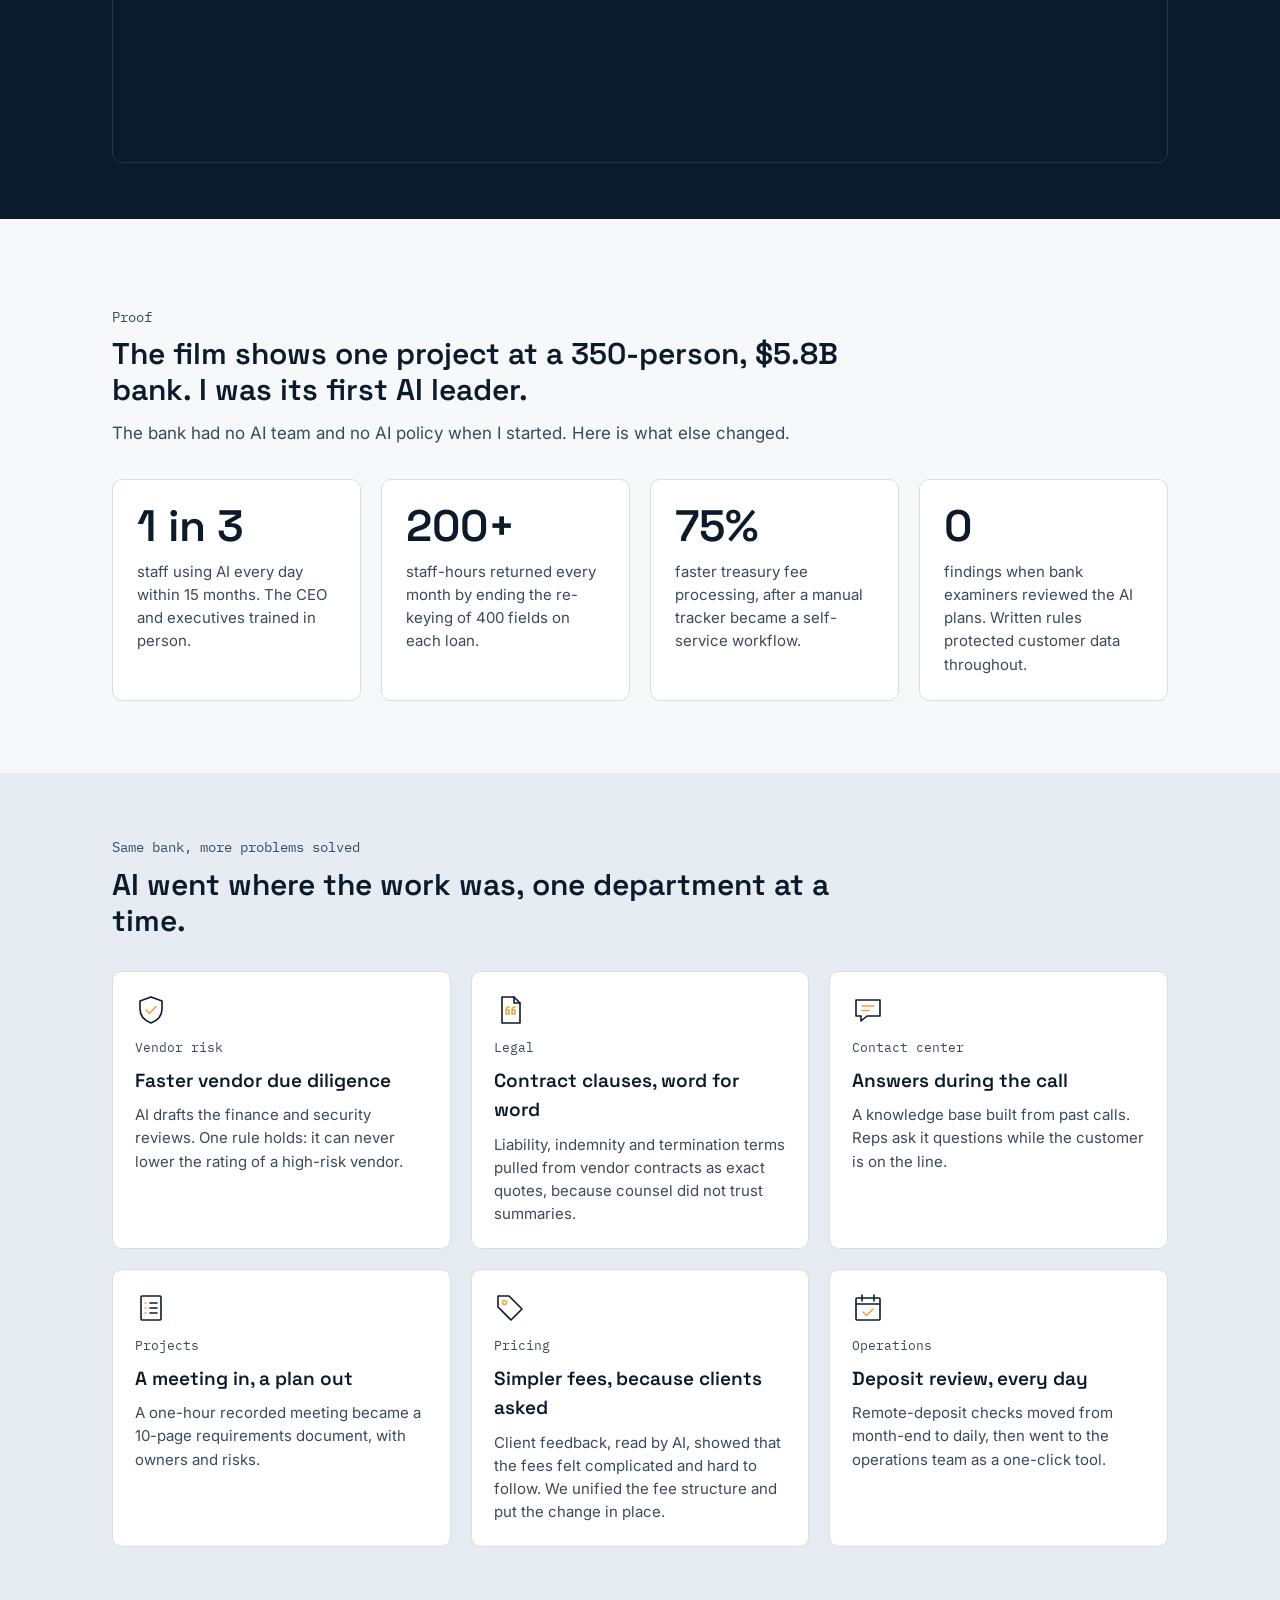
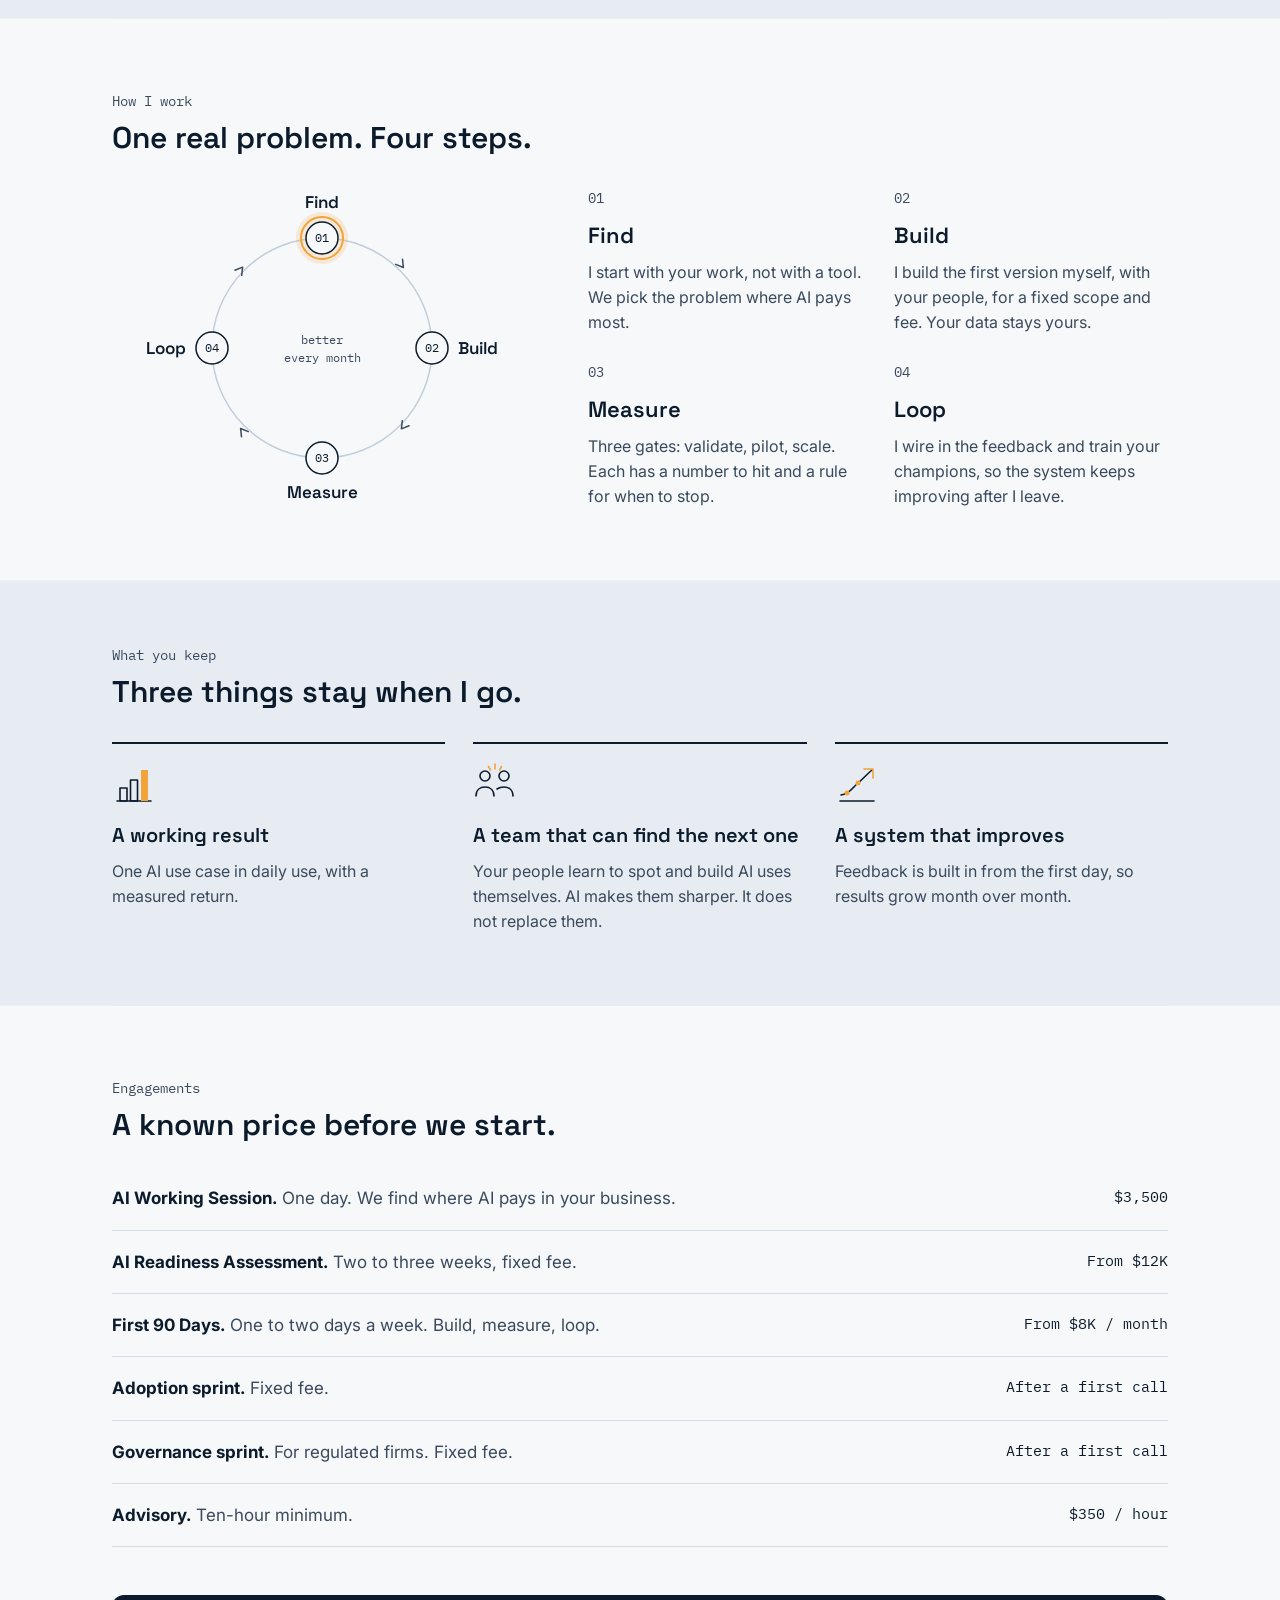
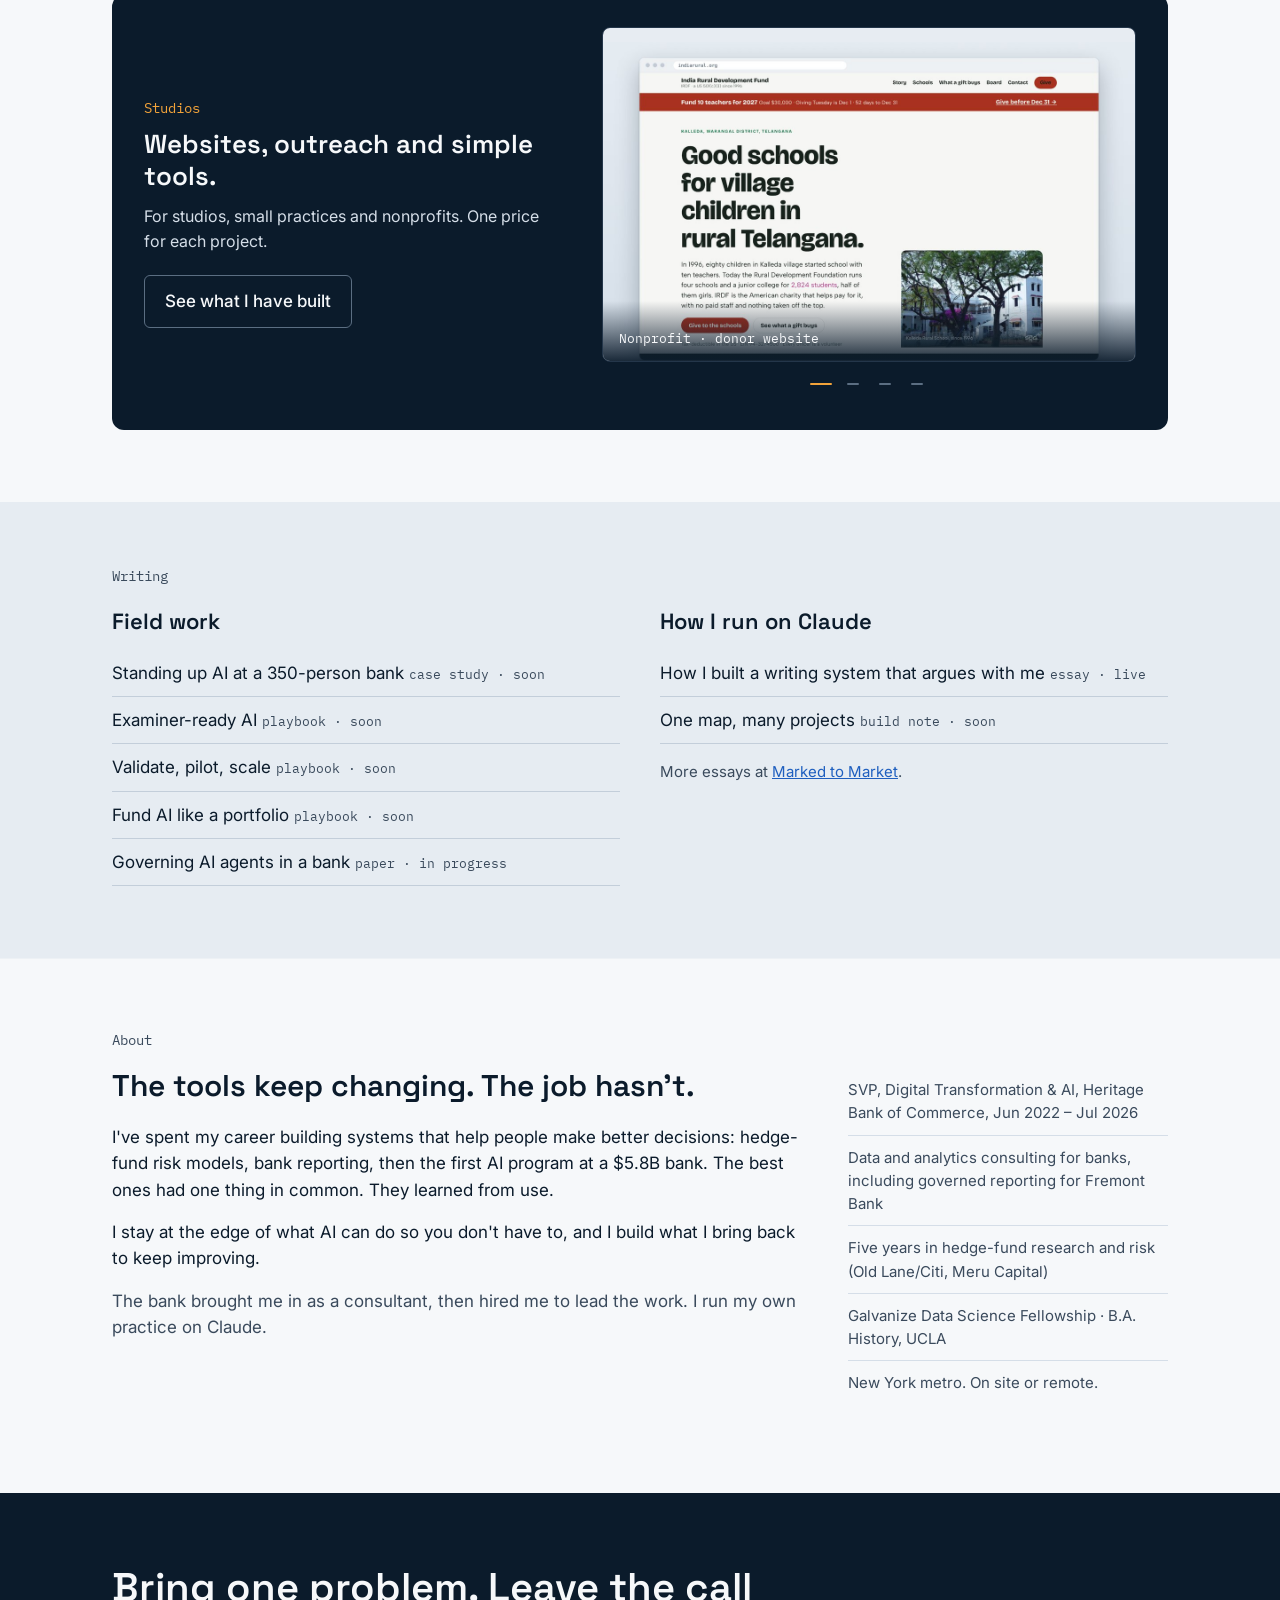
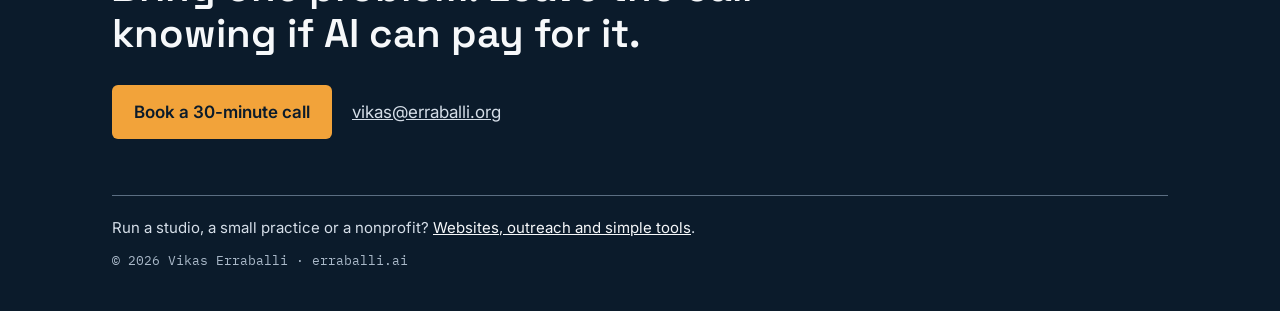
==== commit 1f7e72b5: "Home: loop diagram, section icons and a swipeable Studios card; Studios out of the top nav Co-Author" ====
--- a/index.html
+++ b/index.html
@@ -49,6 +49,22 @@
 @media (max-width:640px){.hero-wrap{display:flex;flex-direction:column}.hero-wrap>nav{order:-2}
   .hz{order:-1;height:64px;margin-top:20px}.hero-copy{padding-top:36px !important}
   .hero-wrap>nav>div{gap:4px 18px !important;font-size:14.5px !important}}
+.loop-orbit{transform-origin:210px 160px;animation:loop-spin 14s linear infinite}
+@keyframes loop-spin{to{transform:rotate(360deg)}}
+.ico{display:block;width:44px;height:44px;margin:0 0 14px 0;fill:none;stroke:#0B1B2B;stroke-width:1.6;stroke-linecap:round;stroke-linejoin:round}
+.ico .a{stroke:#F2A33A}.ico .af{fill:#F2A33A;stroke:none}
+.ico-s{width:32px;height:32px;margin:0 0 12px 0}
+.sc{position:relative;border-radius:8px;overflow:hidden;border:1px solid #24364A;background:#0B1B2B}
+.sc-track{display:flex;overflow-x:auto;scroll-snap-type:x mandatory;scrollbar-width:none;-webkit-overflow-scrolling:touch}
+.sc-track::-webkit-scrollbar{display:none}
+.sc-slide{position:relative;flex:0 0 100%;scroll-snap-align:start;display:block;color:#F6F8FA;text-decoration:none}
+.sc-slide img{display:block;width:100%;height:auto;aspect-ratio:16/10;object-fit:cover}
+.sc-cap{position:absolute;left:0;right:0;bottom:0;padding:28px 16px 12px 16px;font-family:'IBM Plex Mono',monospace;font-size:13px;background:linear-gradient(rgba(11,27,43,0),rgba(11,27,43,.92))}
+.sc-dots{display:flex;gap:4px;justify-content:center;margin-top:8px}
+.sc-dots button{width:28px;height:28px;padding:0;border:0;background:none;cursor:pointer;position:relative}
+.sc-dots button::after{content:"";position:absolute;left:8px;top:13px;width:12px;height:2px;border-radius:2px;background:#5B6E82;transition:all .25s}
+.sc-dots button[aria-current="true"]::after{left:3px;width:22px;background:#F2A33A}
+@media (prefers-reduced-motion: reduce){.loop-orbit{animation:none}}
 .film{margin-top:72px}
 .film video{display:block;width:100%;height:auto;aspect-ratio:16/9;border-radius:10px;border:1px solid #24364A;background:#0B1B2B}
 @media (max-width:640px){.film{margin-top:36px}.film video{aspect-ratio:4/5}}
@@ -78,7 +94,6 @@
 <a href="#engagements" style="color: #D5DEE8; text-decoration: none; padding: 12px 0">Engagements</a>
 <a href="#writing" style="color: #D5DEE8; text-decoration: none; padding: 12px 0">Writing</a>
 <a href="#about" style="color: #D5DEE8; text-decoration: none; padding: 12px 0">About</a>
-<a href="/studios/" style="color: #D5DEE8; text-decoration: none; padding: 12px 0">Studios</a>
 <a href="mailto:vikas@erraballi.org" style="color: #0B1B2B; background: #F2A33A; text-decoration: none; padding: 12px 18px; border-radius: 6px; font-weight: 600">Book a call</a>
 </div>
 </nav>
@@ -162,31 +177,37 @@
 <h2 style="margin: 0 0 32px 0; font-family: 'Space Grotesk', sans-serif; font-weight: 600; font-size: 30px; line-height: 1.2; max-width: 760px">AI went where the work was, one department at a time.</h2>
 <div style="display: flex; flex-wrap: wrap; gap: 20px">
 <div style="flex: 1 1 320px; background: #FFFFFF; border: 1px solid #D5DEE8; border-radius: 10px; padding: 22px">
+<svg class="ico ico-s" viewBox="0 0 32 32" aria-hidden="true"><path d="M16 3l11 4v8c0 7-4.500 11.500-11 14C9.500 26.500 5 22 5 15V7z"/><path class="a" d="M11 16l3.500 3.500L21 12.500"/></svg>
 <div style="font-family: 'IBM Plex Mono', monospace; font-size: 13px; color: #3A4A5C">Vendor risk</div>
 <h3 style="margin: 8px 0 8px 0; font-family: 'Space Grotesk', sans-serif; font-weight: 600; font-size: 19px">Faster vendor due diligence</h3>
 <p style="margin: 0; font-size: 15px; color: #3A4A5C">AI drafts the finance and security reviews. One rule holds: it can never lower the rating of a high-risk vendor.</p>
 </div>
 <div style="flex: 1 1 320px; background: #FFFFFF; border: 1px solid #D5DEE8; border-radius: 10px; padding: 22px">
+<svg class="ico ico-s" viewBox="0 0 32 32" aria-hidden="true"><path d="M8 3h12l6 6v20H8z"/><path d="M20 3v6h6"/><path class="a" d="M12 16v4h3v-4h-3c0-2 1-3 3-3M18 16v4h3v-4h-3c0-2 1-3 3-3"/></svg>
 <div style="font-family: 'IBM Plex Mono', monospace; font-size: 13px; color: #3A4A5C">Legal</div>
 <h3 style="margin: 8px 0 8px 0; font-family: 'Space Grotesk', sans-serif; font-weight: 600; font-size: 19px">Contract clauses, word for word</h3>
 <p style="margin: 0; font-size: 15px; color: #3A4A5C">Liability, indemnity and termination terms pulled from vendor contracts as exact quotes, because counsel did not trust summaries.</p>
 </div>
 <div style="flex: 1 1 320px; background: #FFFFFF; border: 1px solid #D5DEE8; border-radius: 10px; padding: 22px">
+<svg class="ico ico-s" viewBox="0 0 32 32" aria-hidden="true"><path d="M4 6h24v16H15l-6 5v-5H4z"/><path class="a" d="M10 12h12M10 16.500h7"/></svg>
 <div style="font-family: 'IBM Plex Mono', monospace; font-size: 13px; color: #3A4A5C">Contact center</div>
 <h3 style="margin: 8px 0 8px 0; font-family: 'Space Grotesk', sans-serif; font-weight: 600; font-size: 19px">Answers during the call</h3>
 <p style="margin: 0; font-size: 15px; color: #3A4A5C">A knowledge base built from past calls. Reps ask it questions while the customer is on the line.</p>
 </div>
 <div style="flex: 1 1 320px; background: #FFFFFF; border: 1px solid #D5DEE8; border-radius: 10px; padding: 22px">
+<svg class="ico ico-s" viewBox="0 0 32 32" aria-hidden="true"><rect x="6" y="4" width="20" height="24" rx="1"/><path d="M15 11h7M15 16h7M15 21h7"/><path class="a" d="M10 11h1M10 16h1M10 21h1"/></svg>
 <div style="font-family: 'IBM Plex Mono', monospace; font-size: 13px; color: #3A4A5C">Projects</div>
 <h3 style="margin: 8px 0 8px 0; font-family: 'Space Grotesk', sans-serif; font-weight: 600; font-size: 19px">A meeting in, a plan out</h3>
 <p style="margin: 0; font-size: 15px; color: #3A4A5C">A one-hour recorded meeting became a 10-page requirements document, with owners and risks.</p>
 </div>
 <div style="flex: 1 1 320px; background: #FFFFFF; border: 1px solid #D5DEE8; border-radius: 10px; padding: 22px">
+<svg class="ico ico-s" viewBox="0 0 32 32" aria-hidden="true"><path d="M4 4h11l13 13-11 11L4 15z"/><circle class="a" cx="10.500" cy="10.500" r="2"/></svg>
 <div style="font-family: 'IBM Plex Mono', monospace; font-size: 13px; color: #3A4A5C">Pricing</div>
 <h3 style="margin: 8px 0 8px 0; font-family: 'Space Grotesk', sans-serif; font-weight: 600; font-size: 19px">Simpler fees, because clients asked</h3>
 <p style="margin: 0; font-size: 15px; color: #3A4A5C">Client feedback, read by AI, showed that the fees felt complicated and hard to follow. We unified the fee structure and put the change in place.</p>
 </div>
 <div style="flex: 1 1 320px; background: #FFFFFF; border: 1px solid #D5DEE8; border-radius: 10px; padding: 22px">
+<svg class="ico ico-s" viewBox="0 0 32 32" aria-hidden="true"><rect x="4" y="6" width="24" height="22" rx="1"/><path d="M4 12h24M10 3v6M22 3v6"/><path class="a" d="M11 20l3.500 3.500L21 17"/></svg>
 <div style="font-family: 'IBM Plex Mono', monospace; font-size: 13px; color: #3A4A5C">Operations</div>
 <h3 style="margin: 8px 0 8px 0; font-family: 'Space Grotesk', sans-serif; font-weight: 600; font-size: 19px">Deposit review, every day</h3>
 <p style="margin: 0; font-size: 15px; color: #3A4A5C">Remote-deposit checks moved from month-end to daily, then went to the operations team as a one-click tool.</p>
@@ -197,26 +218,39 @@
 <section id="how" style="padding: 72px 0 72px 0">
 <p style="margin: 0 0 8px 0; font-family: 'IBM Plex Mono', monospace; font-size: 14px; color: #3A4A5C">How I work</p>
 <h2 style="margin: 0 0 32px 0; font-family: 'Space Grotesk', sans-serif; font-weight: 600; font-size: 30px; line-height: 1.2">One real problem. Four steps.</h2>
-<div style="display: flex; flex-wrap: wrap; gap: 28px">
-<div style="flex: 1 1 220px">
+<div style="display: flex; flex-wrap: wrap; align-items: center; gap: 32px 56px">
+<svg viewBox="0 0 420 320" role="img" aria-label="A loop of four steps: find, build, measure, loop, then back to find" style="flex: 1 1 300px; max-width: 420px; min-width: 0; height: auto; margin: 0 auto">
+<circle cx="210" cy="160" r="110" fill="none" stroke="#C3CEDA" stroke-width="1.5"/>
+<g fill="none" stroke="#3A4A5C" stroke-width="1.5" stroke-linecap="round" stroke-linejoin="round">
+<path d="M283 77l8 2-2-8" transform="rotate(8 288 82)"/><path d="M291 233l-2 8 8-2" transform="rotate(-8 288 238)"/><path d="M137 243l-8-2 2 8" transform="rotate(8 132 238)"/><path d="M129 87l2-8-8 2" transform="rotate(-8 132 82)"/>
+</g>
+<g class="loop-orbit"><circle cx="210" cy="50" r="26" fill="#F2A33A" opacity=".18"/><circle cx="210" cy="50" r="21" fill="none" stroke="#F2A33A" stroke-width="2"/></g>
+<g fill="#F6F8FA" stroke="#0B1B2B" stroke-width="1.5"><circle cx="210" cy="50" r="16"/><circle cx="320" cy="160" r="16"/><circle cx="210" cy="270" r="16"/><circle cx="100" cy="160" r="16"/></g>
+<g font-family="'IBM Plex Mono', monospace" font-size="12" fill="#0B1B2B" text-anchor="middle"><text x="210" y="54">01</text><text x="320" y="164">02</text><text x="210" y="274">03</text><text x="100" y="164">04</text></g>
+<g font-family="'Space Grotesk', sans-serif" font-weight="600" font-size="17" fill="#0B1B2B"><text x="210" y="20" text-anchor="middle">Find</text><text x="346" y="166">Build</text><text x="210" y="310" text-anchor="middle">Measure</text><text x="74" y="166" text-anchor="end">Loop</text></g>
+<g font-family="'IBM Plex Mono', monospace" font-size="12" fill="#3A4A5C" text-anchor="middle"><text x="210" y="156">better</text><text x="210" y="174">every month</text></g>
+</svg>
+<div style="flex: 1 1 460px; min-width: 0; display: grid; grid-template-columns: repeat(auto-fit, minmax(210px, 1fr)); gap: 28px 32px">
+<div>
 <div style="font-family: 'IBM Plex Mono', monospace; font-size: 14px; color: #3A4A5C">01</div>
 <h3 style="margin: 8px 0 8px 0; font-family: 'Space Grotesk', sans-serif; font-weight: 600; font-size: 22px">Find</h3>
 <p style="margin: 0; font-size: 16px; color: #3A4A5C">I start with your work, not with a tool. We pick the problem where AI pays most.</p>
 </div>
-<div style="flex: 1 1 220px">
+<div>
 <div style="font-family: 'IBM Plex Mono', monospace; font-size: 14px; color: #3A4A5C">02</div>
 <h3 style="margin: 8px 0 8px 0; font-family: 'Space Grotesk', sans-serif; font-weight: 600; font-size: 22px">Build</h3>
 <p style="margin: 0; font-size: 16px; color: #3A4A5C">I build the first version myself, with your people, for a fixed scope and fee. Your data stays yours.</p>
 </div>
-<div style="flex: 1 1 220px">
+<div>
 <div style="font-family: 'IBM Plex Mono', monospace; font-size: 14px; color: #3A4A5C">03</div>
 <h3 style="margin: 8px 0 8px 0; font-family: 'Space Grotesk', sans-serif; font-weight: 600; font-size: 22px">Measure</h3>
 <p style="margin: 0; font-size: 16px; color: #3A4A5C">Three gates: validate, pilot, scale. Each has a number to hit and a rule for when to stop.</p>
 </div>
-<div style="flex: 1 1 220px">
+<div>
 <div style="font-family: 'IBM Plex Mono', monospace; font-size: 14px; color: #3A4A5C">04</div>
 <h3 style="margin: 8px 0 8px 0; font-family: 'Space Grotesk', sans-serif; font-weight: 600; font-size: 22px">Loop</h3>
 <p style="margin: 0; font-size: 16px; color: #3A4A5C">I wire in the feedback and train your champions, so the system keeps improving after I leave.</p>
+</div>
 </div>
 </div>
 </section>
@@ -225,15 +259,18 @@
 <p style="margin: 0 0 8px 0; font-family: 'IBM Plex Mono', monospace; font-size: 14px; color: #3A4A5C">What you keep</p>
 <h2 style="margin: 0 0 32px 0; font-family: 'Space Grotesk', sans-serif; font-weight: 600; font-size: 30px; line-height: 1.2">Three things stay when I go.</h2>
 <div style="display: flex; flex-wrap: wrap; gap: 28px">
-<div style="flex: 1 1 260px; border-top: 2px solid #0B1B2B; padding-top: 16px">
+<div style="flex: 1 1 260px; border-top: 2px solid #0B1B2B; padding-top: 18px">
+<svg class="ico" viewBox="0 0 44 44" aria-hidden="true"><path d="M5 39h34"/><rect x="8" y="26" width="7" height="13"/><rect x="18.5" y="18" width="7" height="21"/><rect class="af" x="29" y="8" width="7" height="31"/></svg>
 <h3 style="margin: 0 0 8px 0; font-family: 'Space Grotesk', sans-serif; font-weight: 600; font-size: 20px">A working result</h3>
 <p style="margin: 0; font-size: 16px; color: #3A4A5C">One AI use case in daily use, with a measured return.</p>
 </div>
-<div style="flex: 1 1 260px; border-top: 2px solid #0B1B2B; padding-top: 16px">
+<div style="flex: 1 1 260px; border-top: 2px solid #0B1B2B; padding-top: 18px">
+<svg class="ico" viewBox="0 0 44 44" aria-hidden="true"><circle cx="12" cy="14" r="5"/><path d="M3 34c0-6 4-9 9-9s9 3 9 9"/><circle cx="31" cy="14" r="5"/><path d="M24 27c2-1.400 4.300-2 7-2 5 0 9 3 9 9"/><path class="a" d="M22 2v5M15.500 4.500l2 3.500M28.500 4.500l-2 3.500"/></svg>
 <h3 style="margin: 0 0 8px 0; font-family: 'Space Grotesk', sans-serif; font-weight: 600; font-size: 20px">A team that can find the next one</h3>
 <p style="margin: 0; font-size: 16px; color: #3A4A5C">Your people learn to spot and build AI uses themselves. AI makes them sharper. It does not replace them.</p>
 </div>
-<div style="flex: 1 1 260px; border-top: 2px solid #0B1B2B; padding-top: 16px">
+<div style="flex: 1 1 260px; border-top: 2px solid #0B1B2B; padding-top: 18px">
+<svg class="ico" viewBox="0 0 44 44" aria-hidden="true"><path d="M5 39h34"/><path d="M6 33c9-1 12-8 17-12s9-9 14-13"/><path class="a" d="M29 7h9v9"/><circle class="af" cx="23" cy="21" r="2.500"/><circle class="af" cx="12" cy="31" r="2.500"/></svg>
 <h3 style="margin: 0 0 8px 0; font-family: 'Space Grotesk', sans-serif; font-weight: 600; font-size: 20px">A system that improves</h3>
 <p style="margin: 0; font-size: 16px; color: #3A4A5C">Feedback is built in from the first day, so results grow month over month.</p>
 </div>
@@ -269,7 +306,34 @@
 <div style="font-family: 'IBM Plex Mono', monospace; font-size: 15px">$350 / hour</div>
 </div>
 </div>
-<p style="margin: 20px 0 0 0; font-size: 15px; color: #3A4A5C">Run a studio, a small practice or a nonprofit? <a href="/studios/">See websites, outreach and simple tools</a>.</p>
+<div id="studios" style="margin-top: 48px; background: #0B1B2B; color: #F6F8FA; border-radius: 12px; padding: 32px; display: flex; flex-wrap: wrap; align-items: center; gap: 28px 44px">
+<div style="flex: 1 1 280px; min-width: 0">
+<p style="margin: 0 0 10px 0; font-family: 'IBM Plex Mono', monospace; font-size: 14px; color: #F2A33A">Studios</p>
+<h3 style="margin: 0 0 12px 0; font-family: 'Space Grotesk', sans-serif; font-weight: 600; font-size: 26px; line-height: 1.2">Websites, outreach and simple tools.</h3>
+<p style="margin: 0 0 22px 0; font-size: 16px; color: #D5DEE8">For studios, small practices and nonprofits. One price for each project.</p>
+<a href="/studios/" style="display: inline-block; color: #F6F8FA; text-decoration: none; padding: 12px 20px; border-radius: 6px; border: 1px solid #5B6E82; font-weight: 500">See what I have built</a>
+</div>
+<div style="flex: 1 1 400px; min-width: 0">
+<div class="sc"><div class="sc-track" id="sc-track" tabindex="0" aria-label="Examples of studio work. Swipe to see more.">
+<a class="sc-slide" href="/studios/"><img src="studios/img/work-irdf.jpg" width="1200" height="750" loading="lazy" alt="The home page of a nonprofit donor website"><span class="sc-cap">Nonprofit · donor website</span></a>
+<a class="sc-slide" href="/studios/"><img src="studios/img/work-timesheet.jpg" width="1200" height="750" loading="lazy" alt="A timesheet app on a phone, with sample data"><span class="sc-cap">Small firm · timesheet app</span></a>
+<a class="sc-slide" href="/studios/"><img src="studios/img/work-family-tree.jpg" width="1200" height="750" loading="lazy" alt="A family tree website, with sample names"><span class="sc-cap">Family · private tree site</span></a>
+<a class="sc-slide" href="/studios/"><img src="studios/img/work-publishing.jpg" width="1200" height="750" loading="lazy" alt="An essay page and the erraballi.ai home page"><span class="sc-cap">Publishing · essay site</span></a>
+</div></div>
+<div class="sc-dots" id="sc-dots"><button type="button" aria-label="Show example 1 of 4" aria-current="true"></button><button type="button" aria-label="Show example 2 of 4"></button><button type="button" aria-label="Show example 3 of 4"></button><button type="button" aria-label="Show example 4 of 4"></button></div>
+</div>
+</div>
+<script>
+(function(){var t=document.getElementById("sc-track"),d=[].slice.call(document.getElementById("sc-dots").children),n=d.length,i=0,hold=false,timer;
+function go(k){t.scrollTo({left:k*t.clientWidth,behavior:"smooth"});}
+t.addEventListener("scroll",function(){var k=Math.round(t.scrollLeft/t.clientWidth);if(k!==i){i=k;d.forEach(function(b,x){if(x===i)b.setAttribute("aria-current","true");else b.removeAttribute("aria-current");});}},{passive:true});
+d.forEach(function(b,x){b.addEventListener("click",function(){hold=true;go(x);});});
+["pointerdown","touchstart","focusin","mouseenter"].forEach(function(e){t.addEventListener(e,function(){hold=true;},{passive:true});});
+t.addEventListener("mouseleave",function(){hold=false;});
+if(!window.matchMedia("(prefers-reduced-motion: reduce)").matches&&"IntersectionObserver" in window){
+new IntersectionObserver(function(en){clearInterval(timer);if(en[0].isIntersecting)timer=setInterval(function(){if(!hold)go((i+1)%n);},3800);},{threshold:.5}).observe(t);}
+})();
+</script>
 </section>
 
 <section id="writing" style="padding: 64px 0 72px 0; background: #E6ECF2; box-shadow: 0 0 0 100vmax #E6ECF2; clip-path: inset(0 -100vmax)">
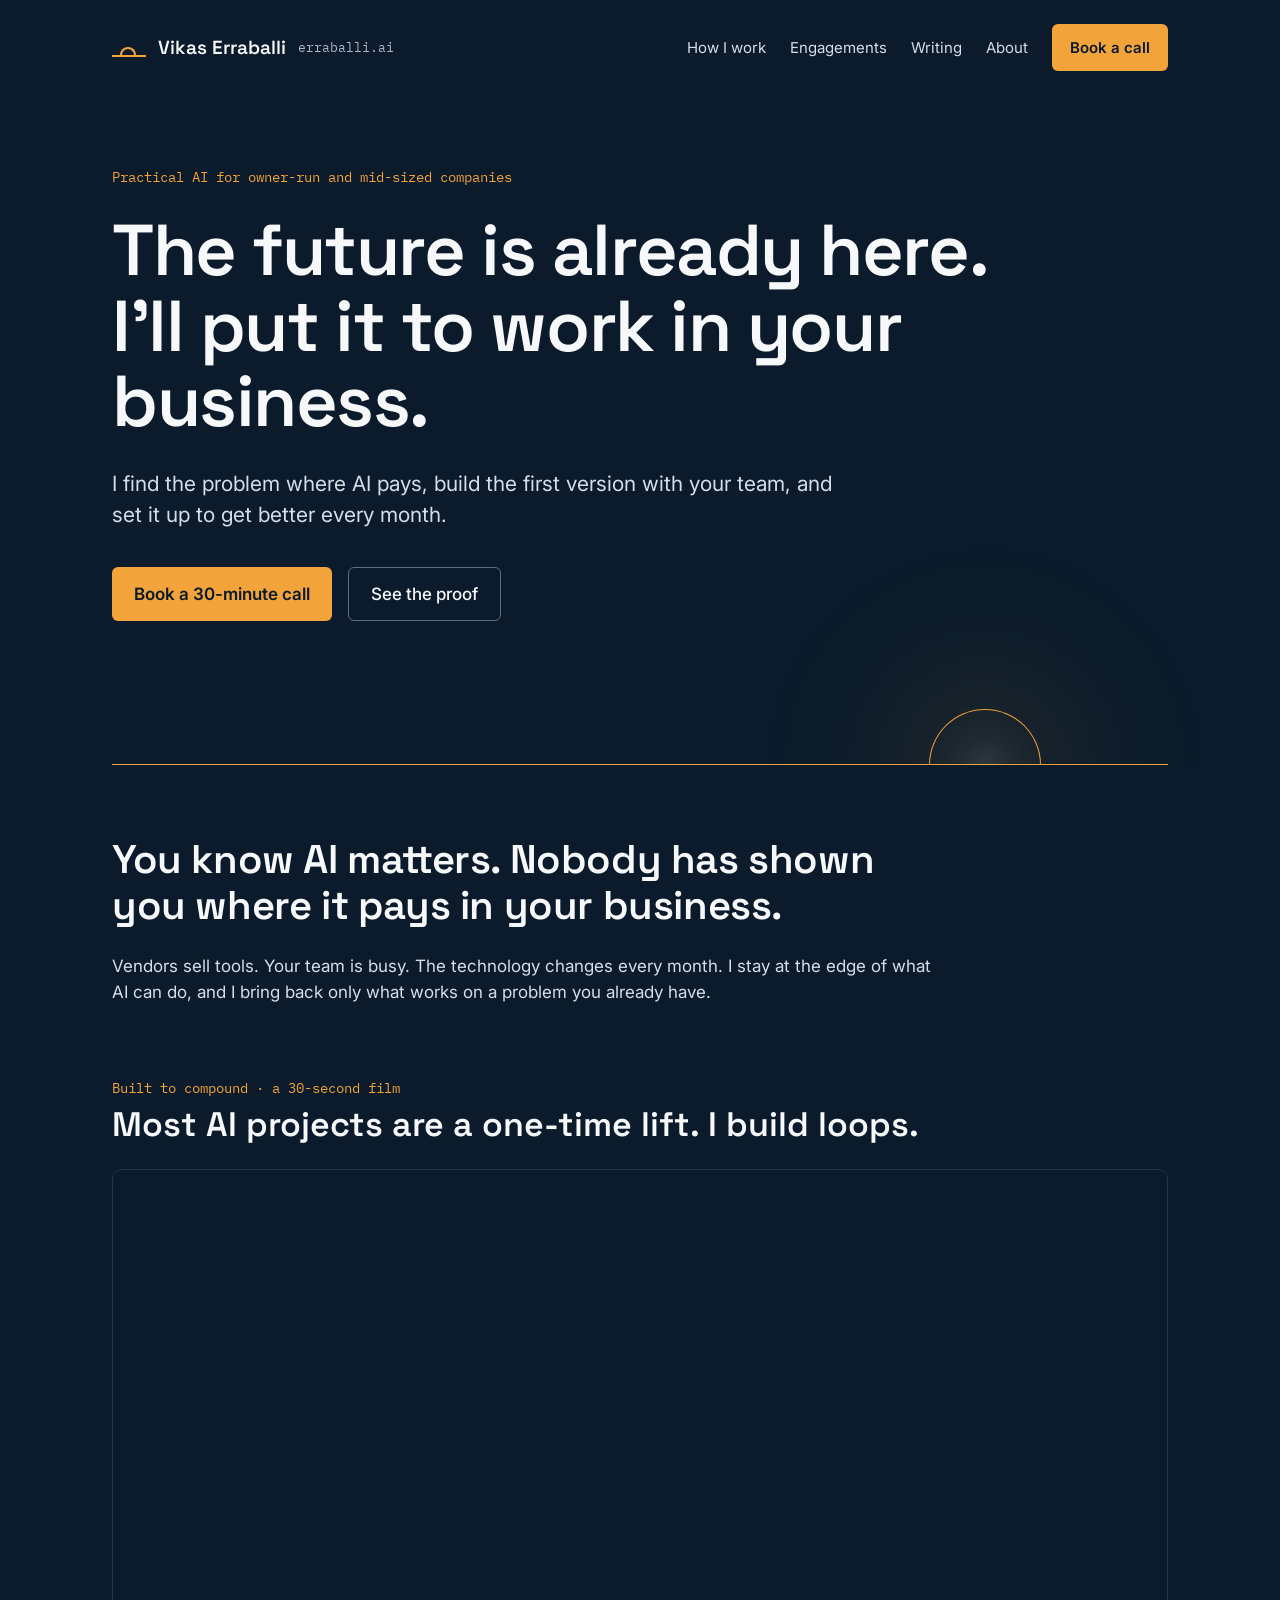
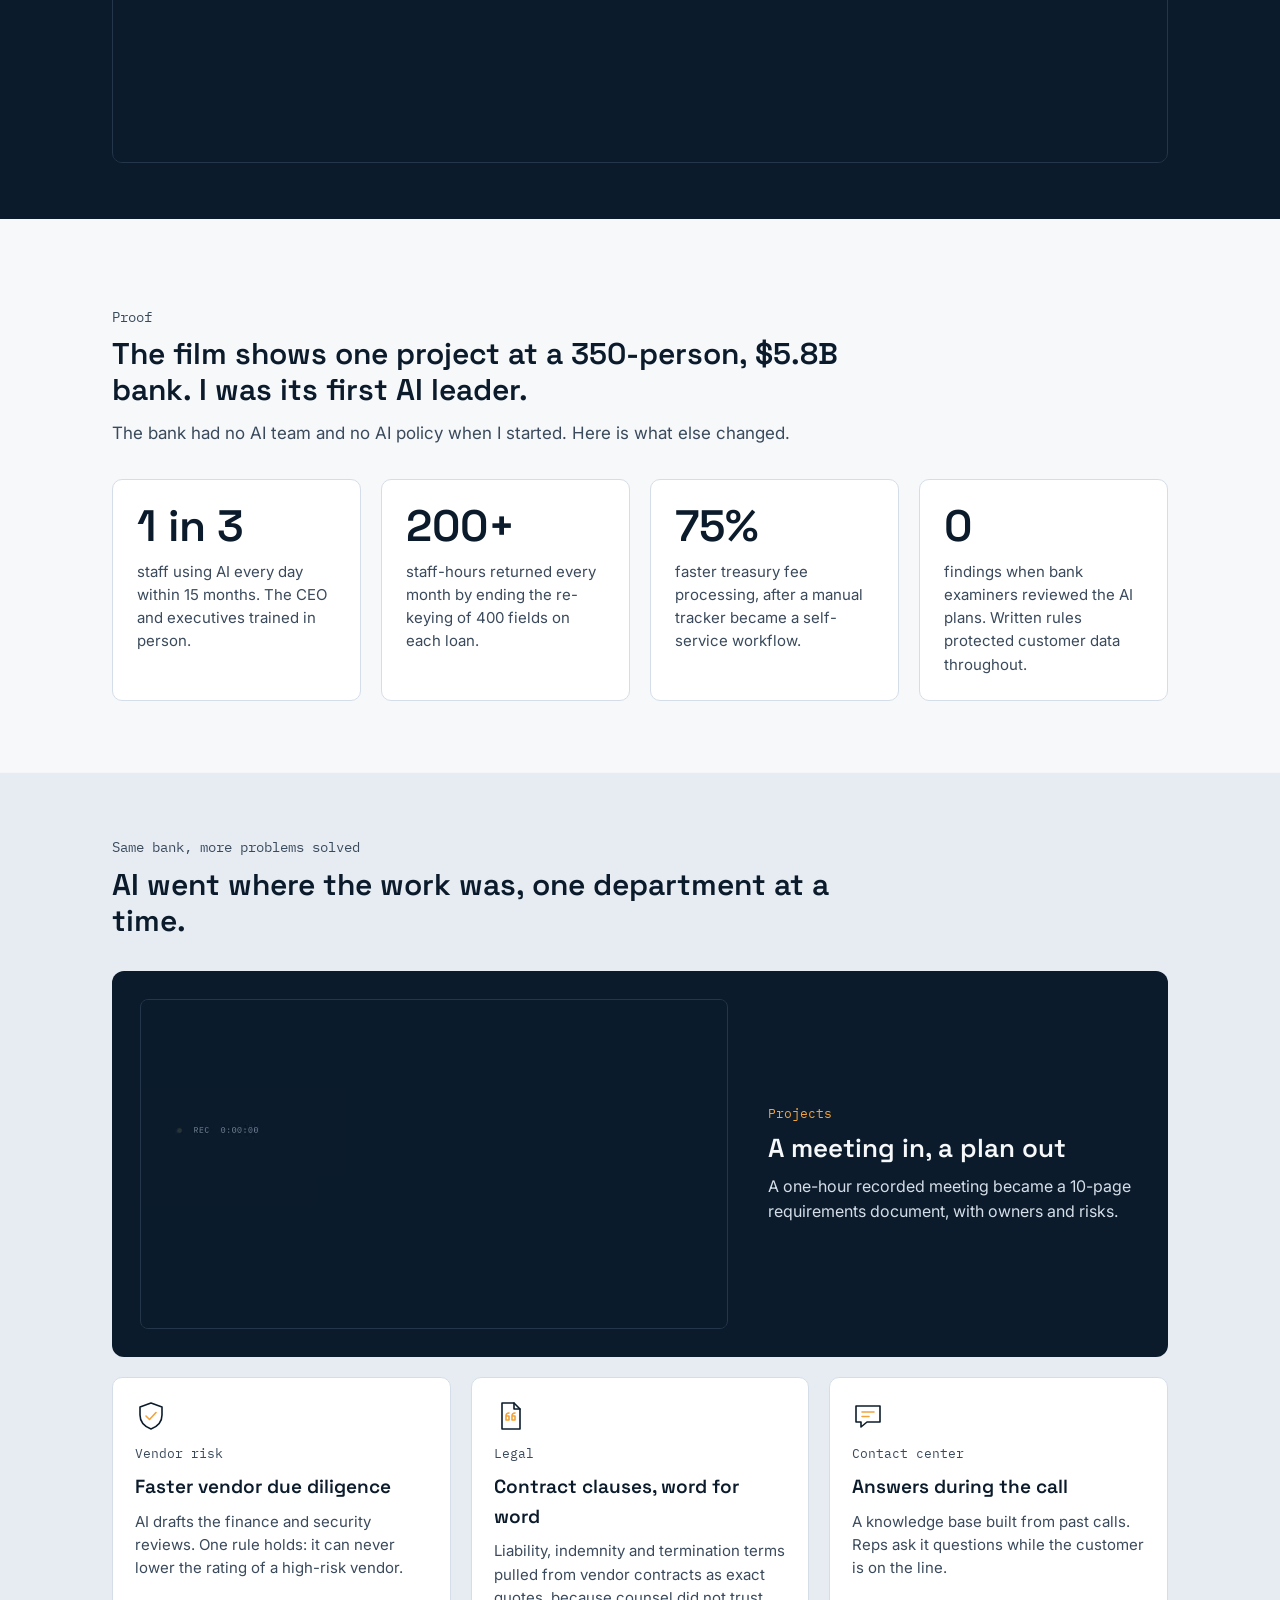
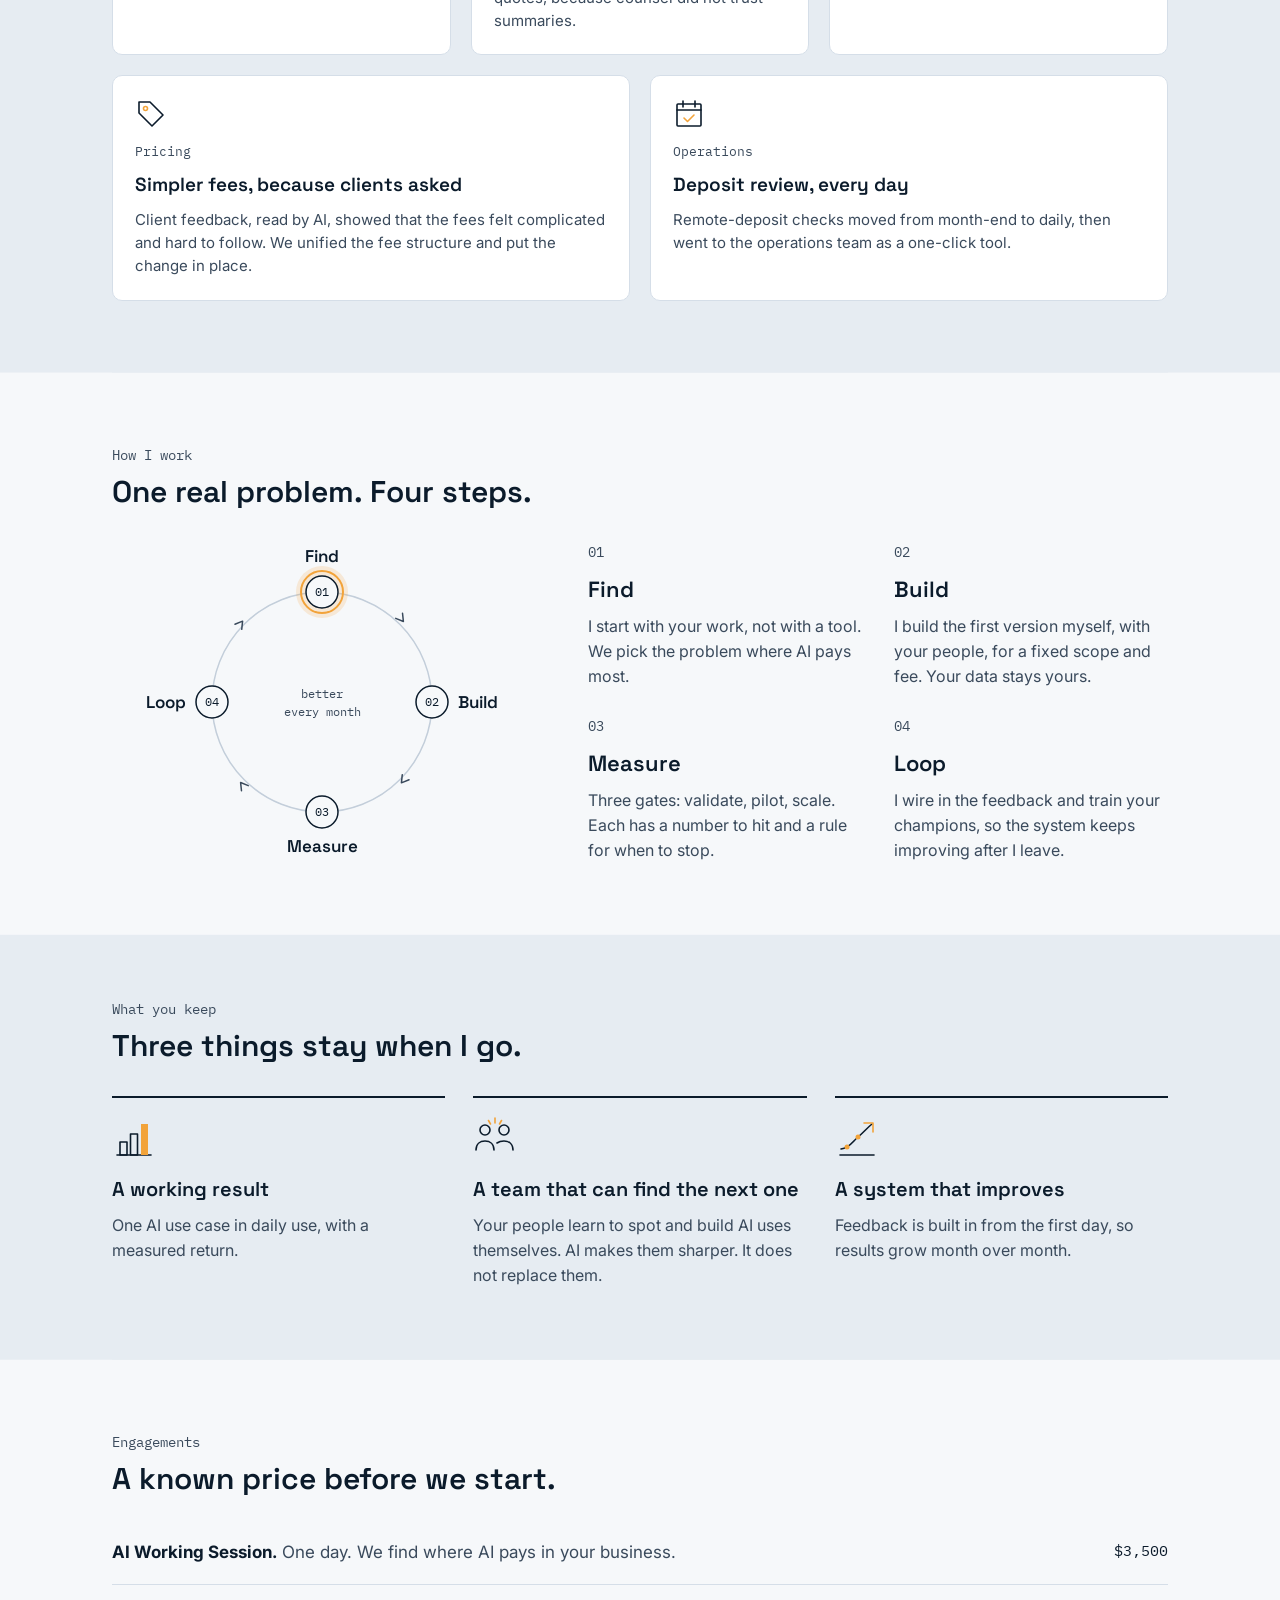
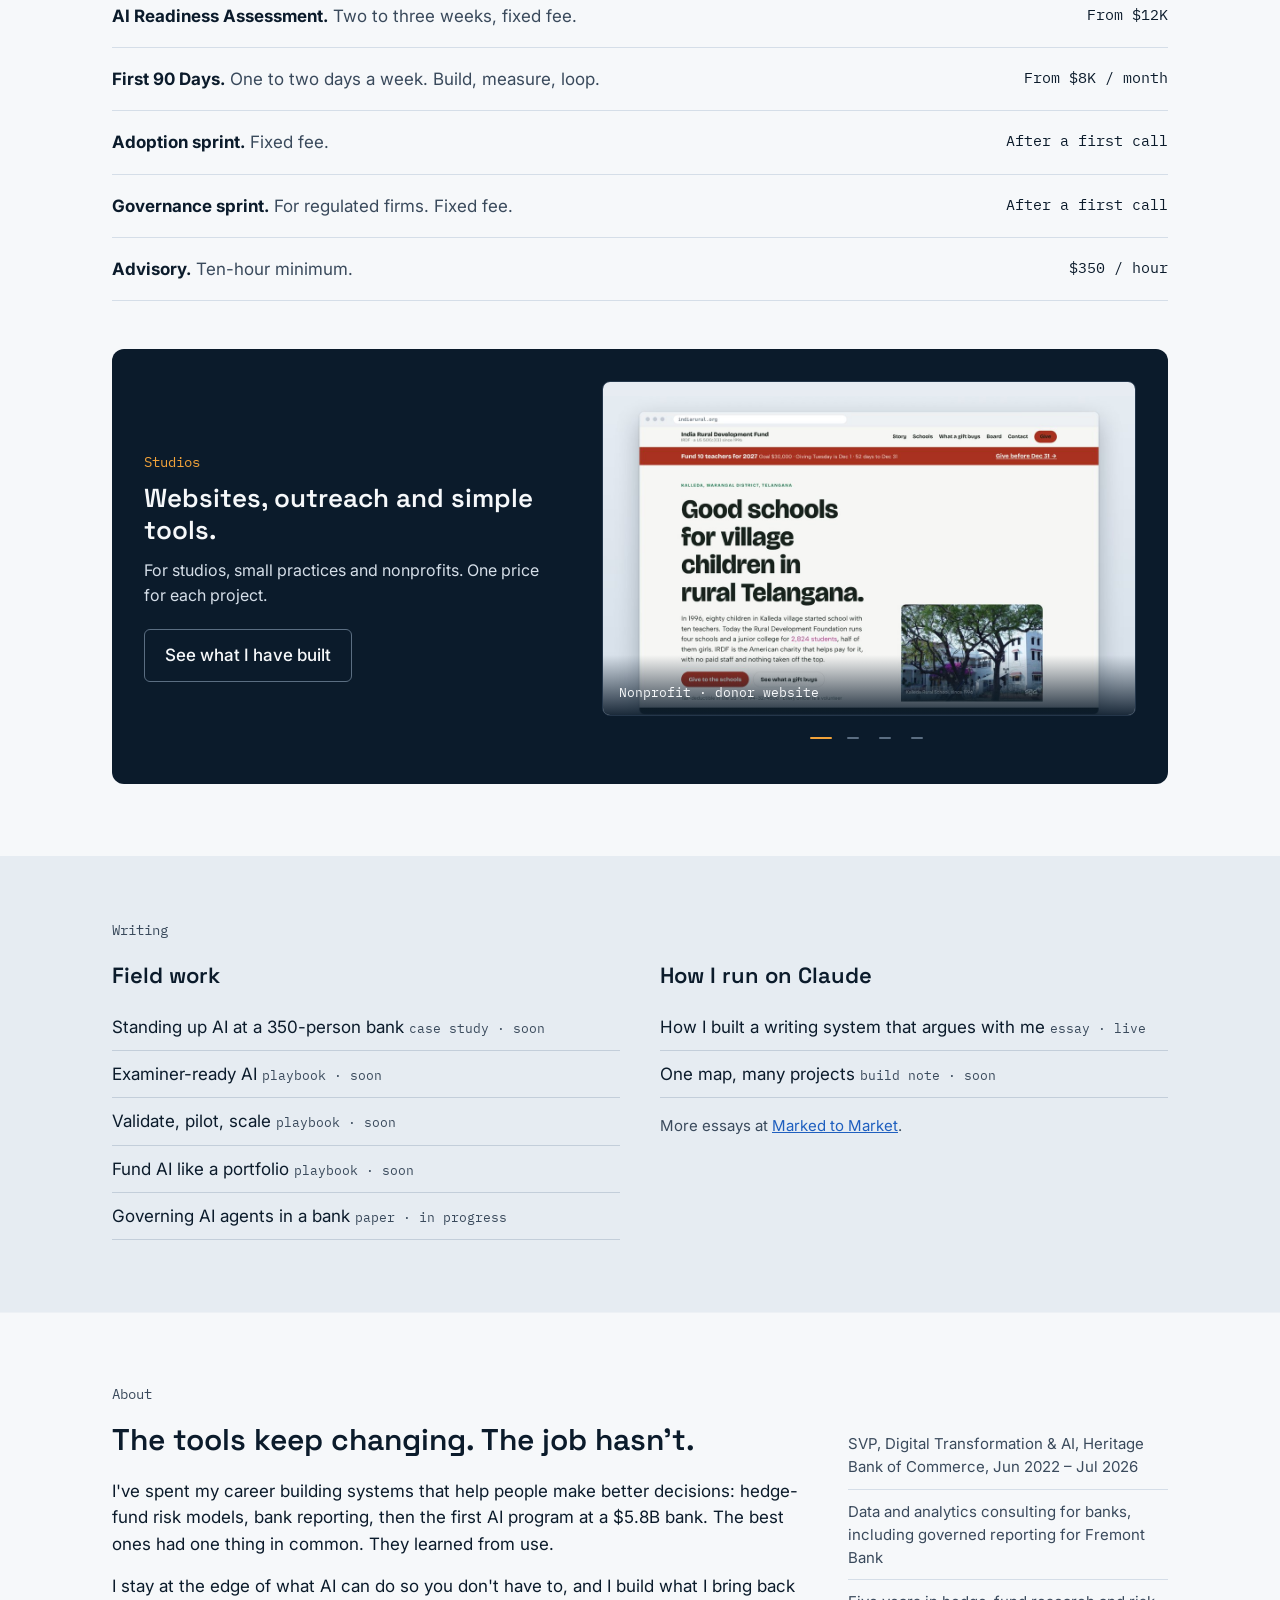
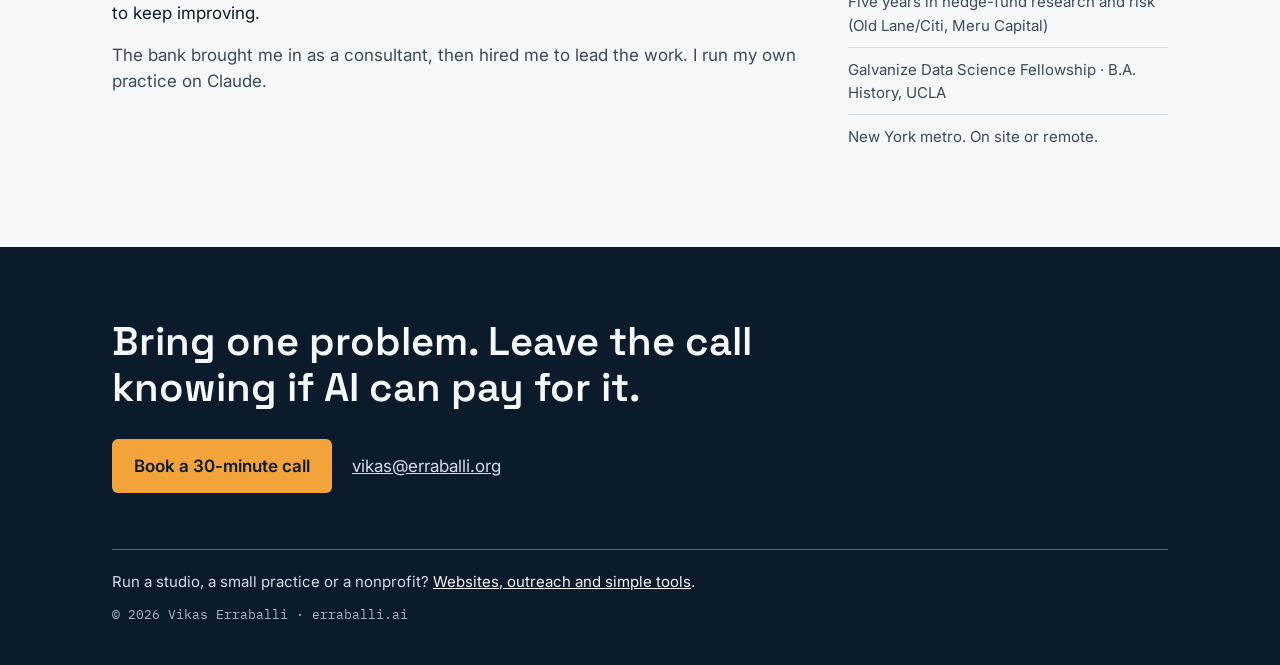
==== commit 5a4afc7e: "Home: 12-second clip 'A meeting in, a plan out' as a featured card in the use-case section; clip sou" ====
--- a/index.html
+++ b/index.html
@@ -65,6 +65,8 @@
 .sc-dots button::after{content:"";position:absolute;left:8px;top:13px;width:12px;height:2px;border-radius:2px;background:#5B6E82;transition:all .25s}
 .sc-dots button[aria-current="true"]::after{left:3px;width:22px;background:#F2A33A}
 @media (prefers-reduced-motion: reduce){.loop-orbit{animation:none}}
+.clip{display:block;width:100%;height:auto;aspect-ratio:16/9;border-radius:8px;border:1px solid #24364A;background:#0B1B2B}
+@media (max-width:640px){.clip{aspect-ratio:4/5}}
 .film{margin-top:72px}
 .film video{display:block;width:100%;height:auto;aspect-ratio:16/9;border-radius:10px;border:1px solid #24364A;background:#0B1B2B}
 @media (max-width:640px){.film{margin-top:36px}.film video{aspect-ratio:4/5}}
@@ -175,6 +177,25 @@
 <section id="more" style="padding: 64px 0 72px 0; background: #E6ECF2; box-shadow: 0 0 0 100vmax #E6ECF2; clip-path: inset(0 -100vmax)">
 <p style="margin: 0 0 8px 0; font-family: 'IBM Plex Mono', monospace; font-size: 14px; color: #3A4A5C">Same bank, more problems solved</p>
 <h2 style="margin: 0 0 32px 0; font-family: 'Space Grotesk', sans-serif; font-weight: 600; font-size: 30px; line-height: 1.2; max-width: 760px">AI went where the work was, one department at a time.</h2>
+<div style="margin: 0 0 20px 0; background: #0B1B2B; color: #F6F8FA; border-radius: 12px; padding: 28px; display: flex; flex-wrap: wrap; align-items: center; gap: 24px 40px">
+<div style="flex: 1.5 1 420px; min-width: 0">
+<video id="clip-meeting" class="clip" muted loop playsinline preload="metadata" poster="clips/meeting/meeting-landscape-poster.jpg" aria-label="A 12-second silent clip. A one-hour meeting is recorded. AI writes it up as a 10-page requirements document, with owners and risks.">
+<source src="clips/meeting/meeting-landscape.webm" type="video/webm"><source src="clips/meeting/meeting-landscape.mp4" type="video/mp4">
+</video>
+</div>
+<div style="flex: 1 1 260px; min-width: 0">
+<div style="font-family: 'IBM Plex Mono', monospace; font-size: 13px; color: #F2A33A">Projects</div>
+<h3 style="margin: 8px 0 10px 0; font-family: 'Space Grotesk', sans-serif; font-weight: 600; font-size: 26px; line-height: 1.2">A meeting in, a plan out</h3>
+<p style="margin: 0; font-size: 16px; color: #D5DEE8">A one-hour recorded meeting became a 10-page requirements document, with owners and risks.</p>
+</div>
+</div>
+<script>
+(function(){var v=document.getElementById("clip-meeting");if(!v)return;
+ if(window.matchMedia("(max-width:640px)").matches){v.poster="clips/meeting/meeting-portrait-poster.jpg";v.innerHTML='<source src="clips/meeting/meeting-portrait.webm" type="video/webm"><source src="clips/meeting/meeting-portrait.mp4" type="video/mp4">';v.load();}
+ if(window.matchMedia("(prefers-reduced-motion: reduce)").matches){v.controls=true;return;}
+ if("IntersectionObserver" in window){new IntersectionObserver(function(e){e.forEach(function(x){if(x.isIntersecting){v.play().catch(function(){v.controls=true;});}else{v.pause();}});},{threshold:.35}).observe(v);}
+})();
+</script>
 <div style="display: flex; flex-wrap: wrap; gap: 20px">
 <div style="flex: 1 1 320px; background: #FFFFFF; border: 1px solid #D5DEE8; border-radius: 10px; padding: 22px">
 <svg class="ico ico-s" viewBox="0 0 32 32" aria-hidden="true"><path d="M16 3l11 4v8c0 7-4.500 11.500-11 14C9.500 26.500 5 22 5 15V7z"/><path class="a" d="M11 16l3.500 3.500L21 12.500"/></svg>
@@ -193,12 +214,6 @@
 <div style="font-family: 'IBM Plex Mono', monospace; font-size: 13px; color: #3A4A5C">Contact center</div>
 <h3 style="margin: 8px 0 8px 0; font-family: 'Space Grotesk', sans-serif; font-weight: 600; font-size: 19px">Answers during the call</h3>
 <p style="margin: 0; font-size: 15px; color: #3A4A5C">A knowledge base built from past calls. Reps ask it questions while the customer is on the line.</p>
-</div>
-<div style="flex: 1 1 320px; background: #FFFFFF; border: 1px solid #D5DEE8; border-radius: 10px; padding: 22px">
-<svg class="ico ico-s" viewBox="0 0 32 32" aria-hidden="true"><rect x="6" y="4" width="20" height="24" rx="1"/><path d="M15 11h7M15 16h7M15 21h7"/><path class="a" d="M10 11h1M10 16h1M10 21h1"/></svg>
-<div style="font-family: 'IBM Plex Mono', monospace; font-size: 13px; color: #3A4A5C">Projects</div>
-<h3 style="margin: 8px 0 8px 0; font-family: 'Space Grotesk', sans-serif; font-weight: 600; font-size: 19px">A meeting in, a plan out</h3>
-<p style="margin: 0; font-size: 15px; color: #3A4A5C">A one-hour recorded meeting became a 10-page requirements document, with owners and risks.</p>
 </div>
 <div style="flex: 1 1 320px; background: #FFFFFF; border: 1px solid #D5DEE8; border-radius: 10px; padding: 22px">
 <svg class="ico ico-s" viewBox="0 0 32 32" aria-hidden="true"><path d="M4 4h11l13 13-11 11L4 15z"/><circle class="a" cx="10.500" cy="10.500" r="2"/></svg>
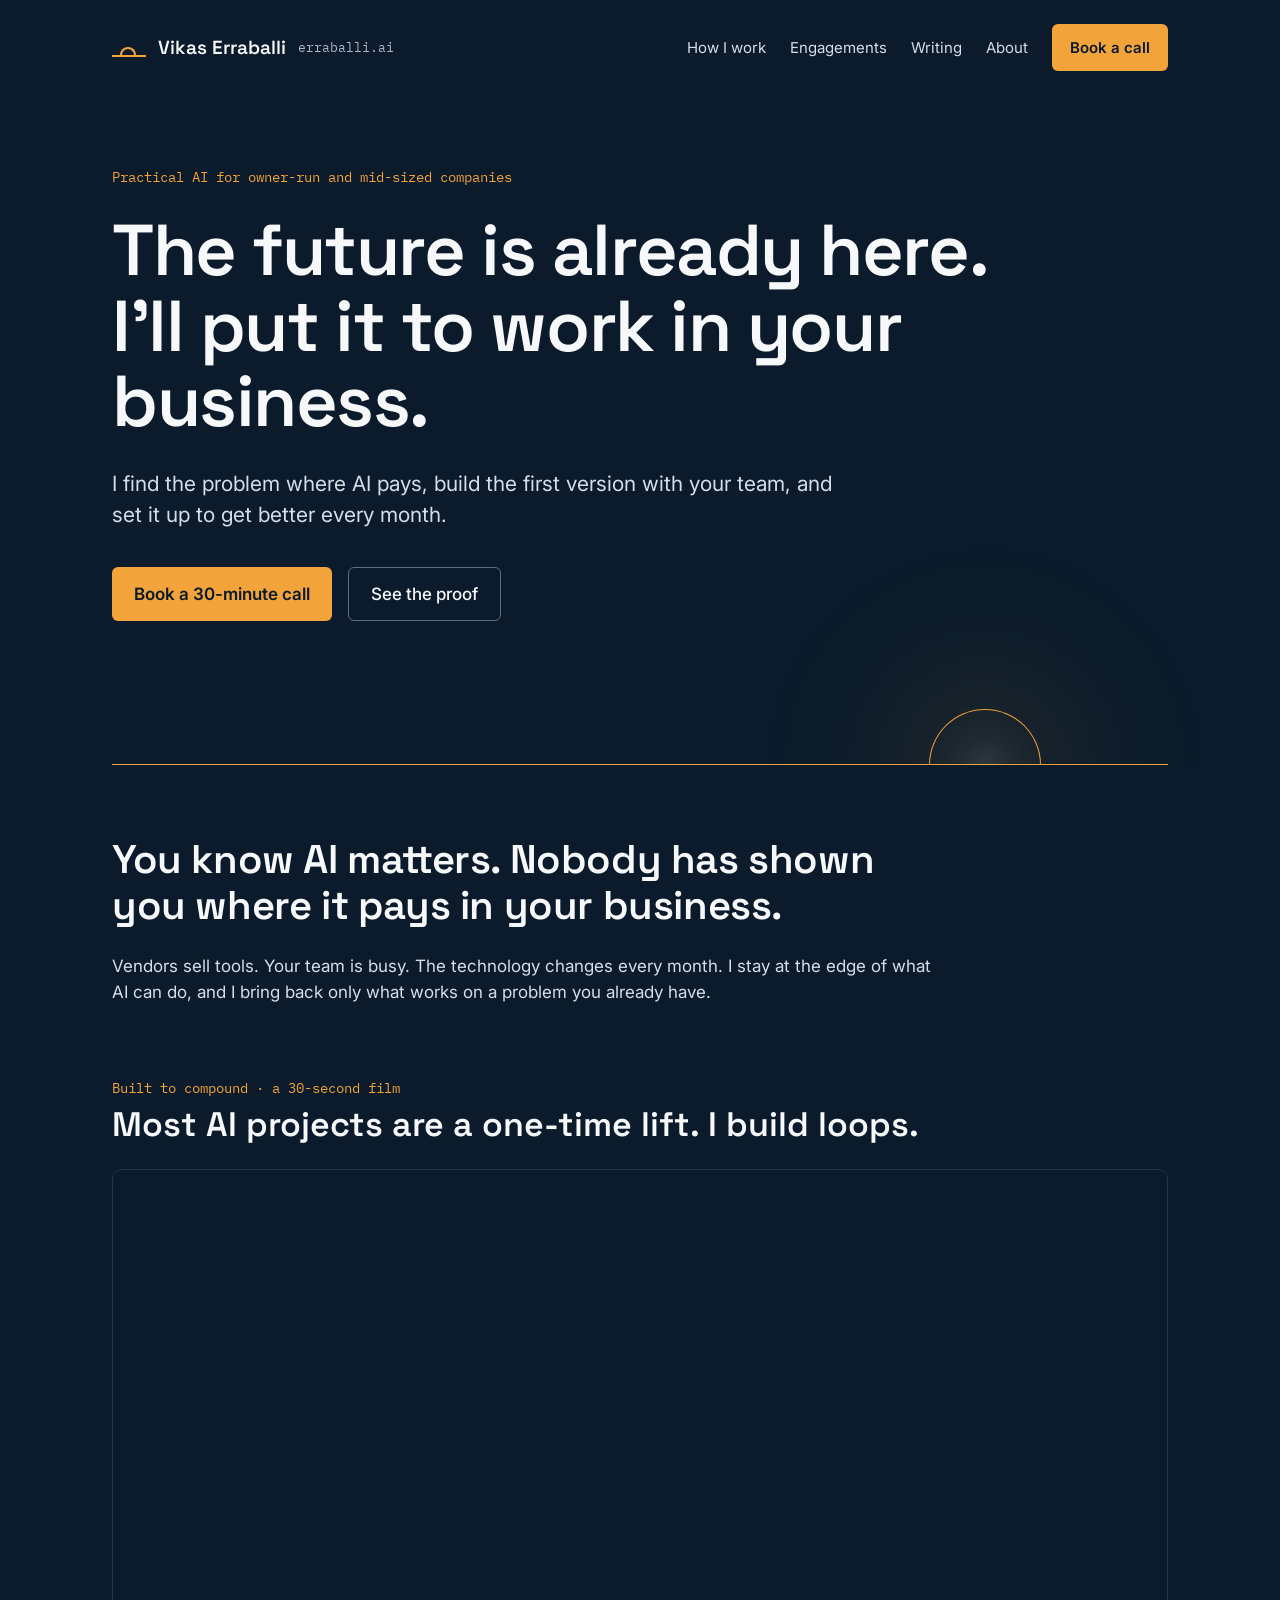
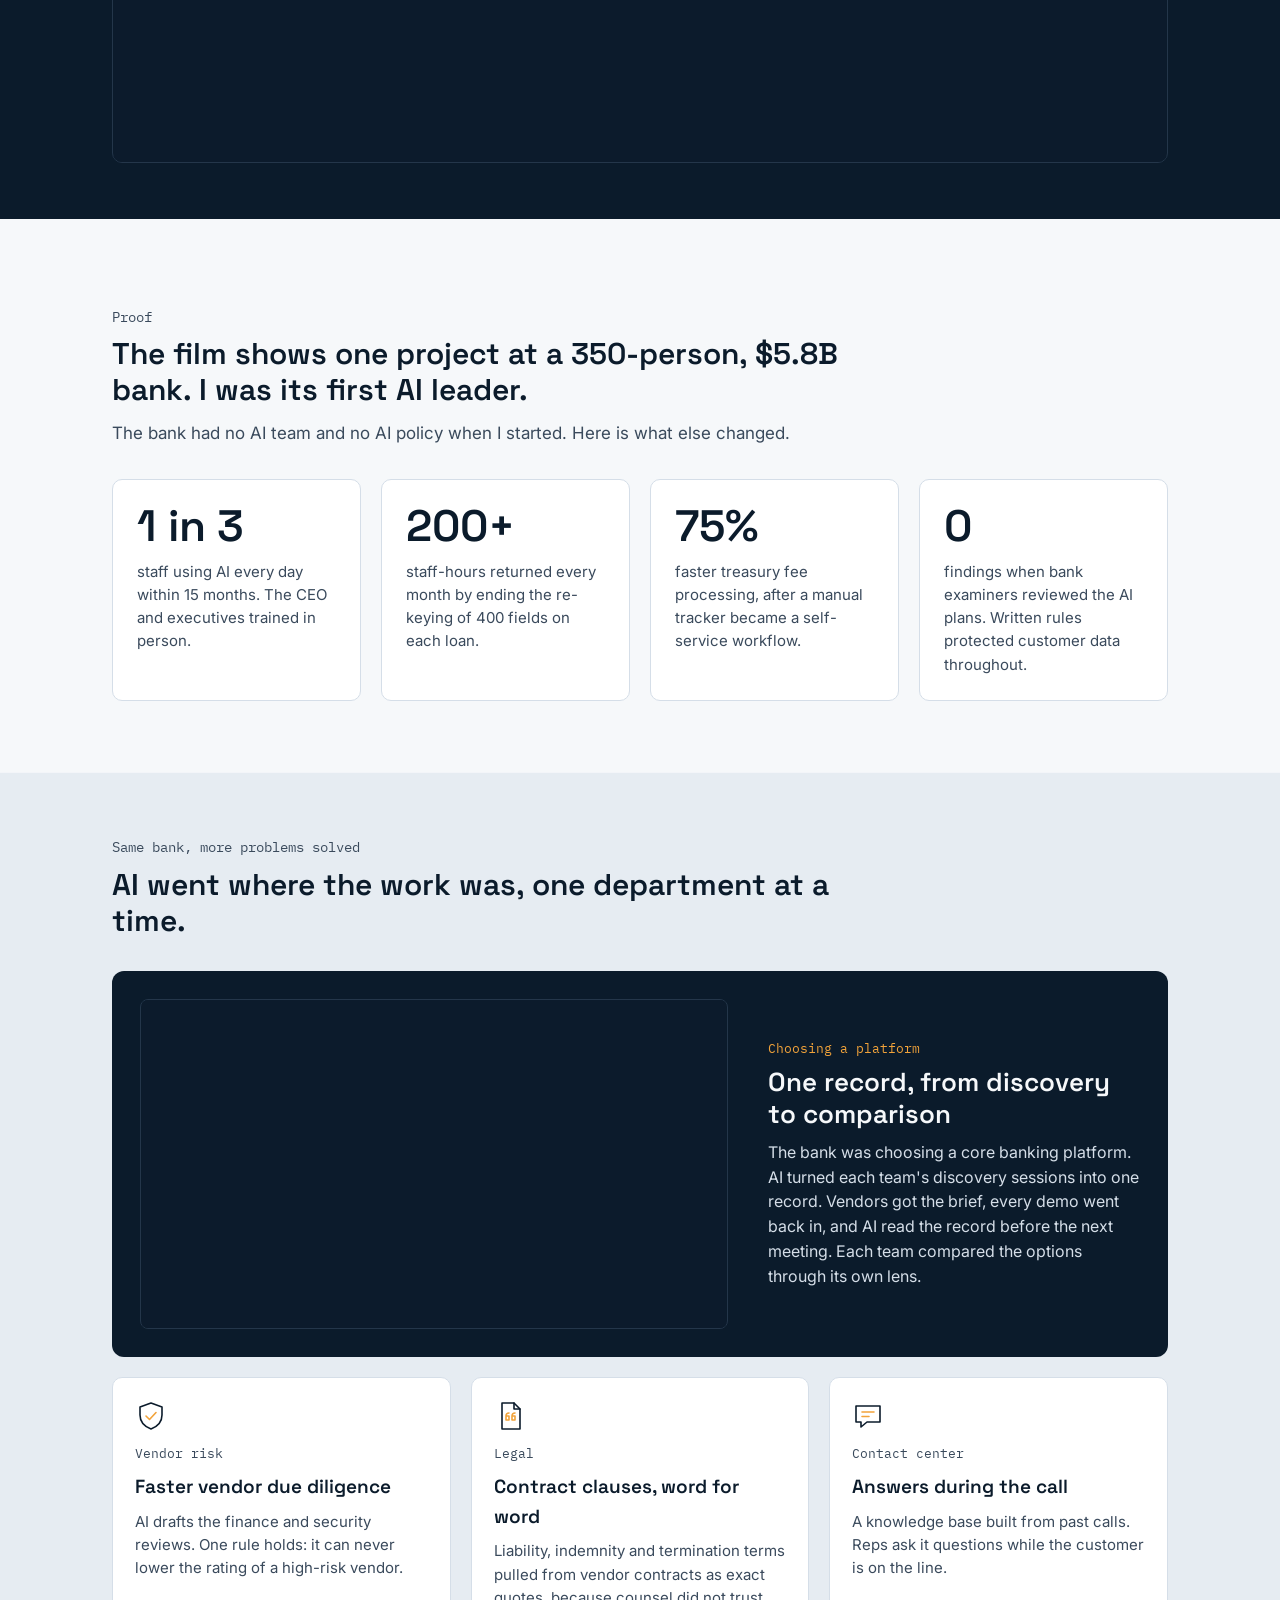
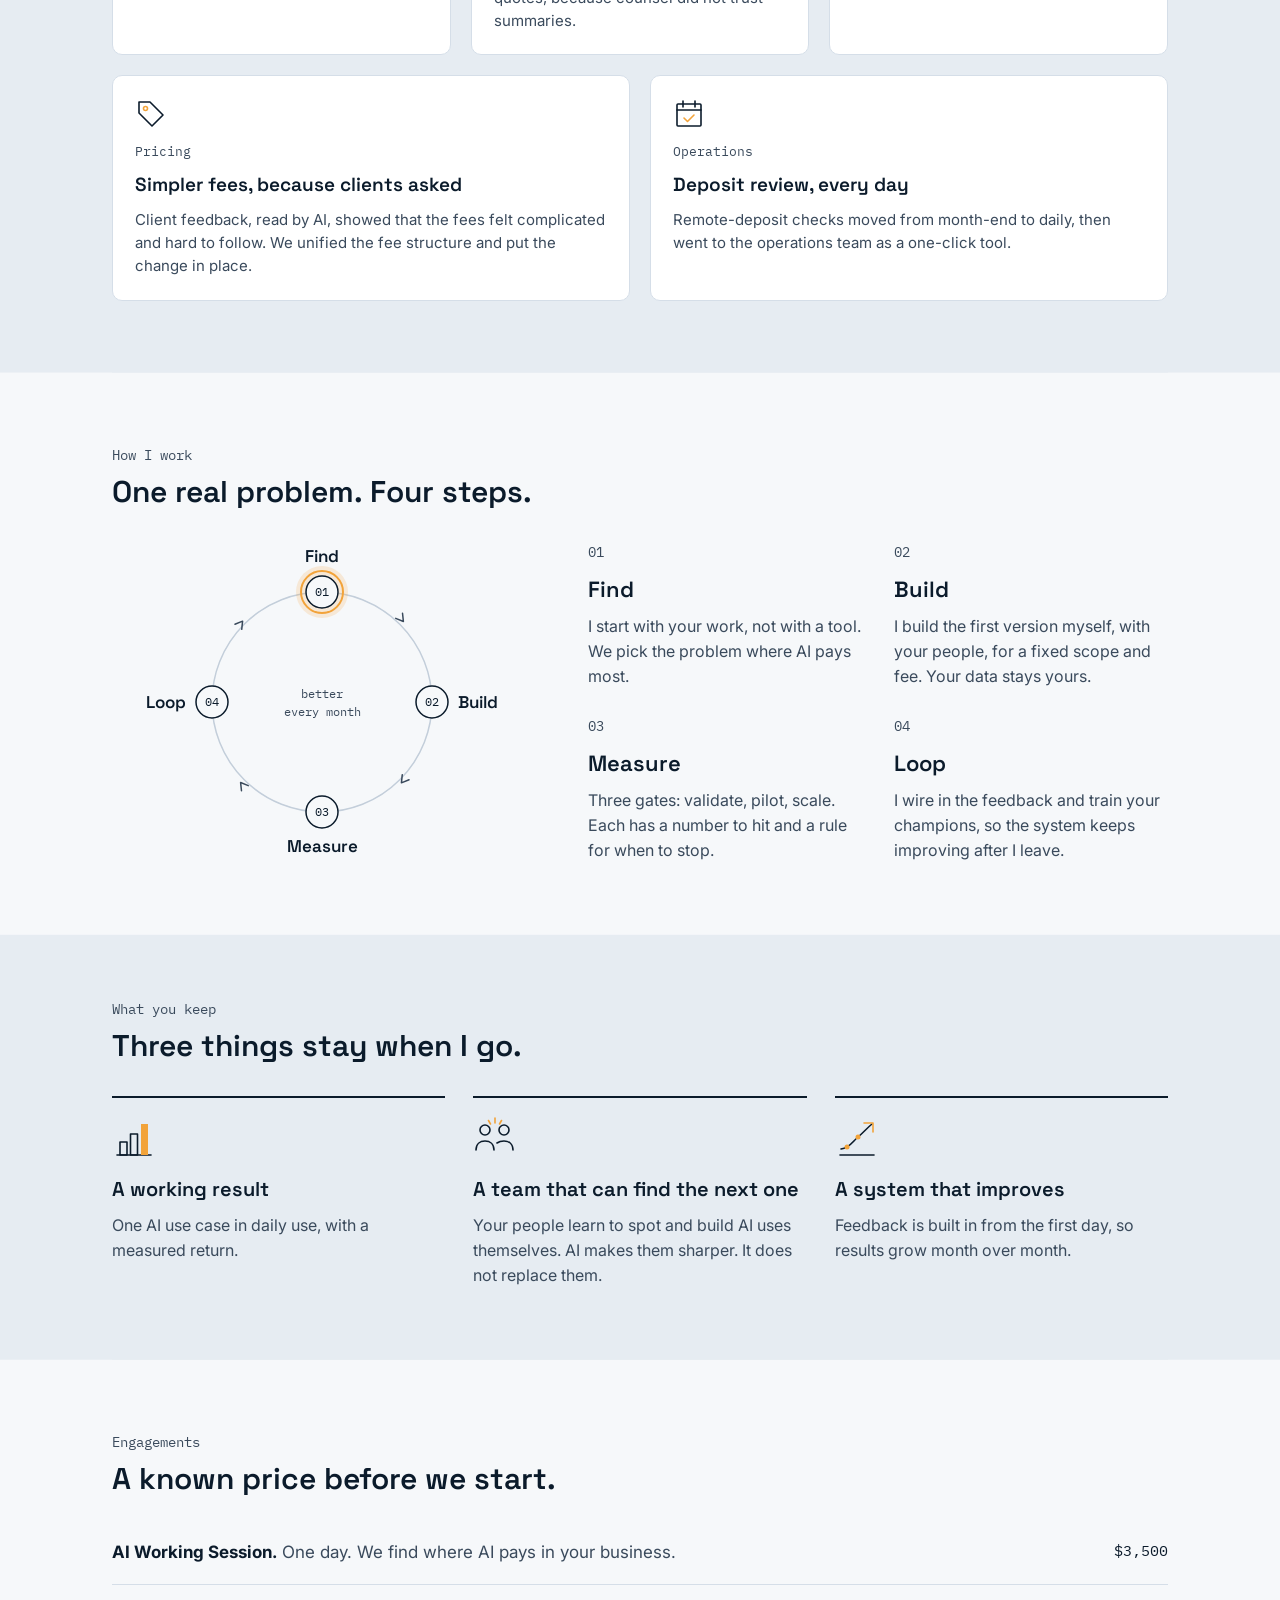
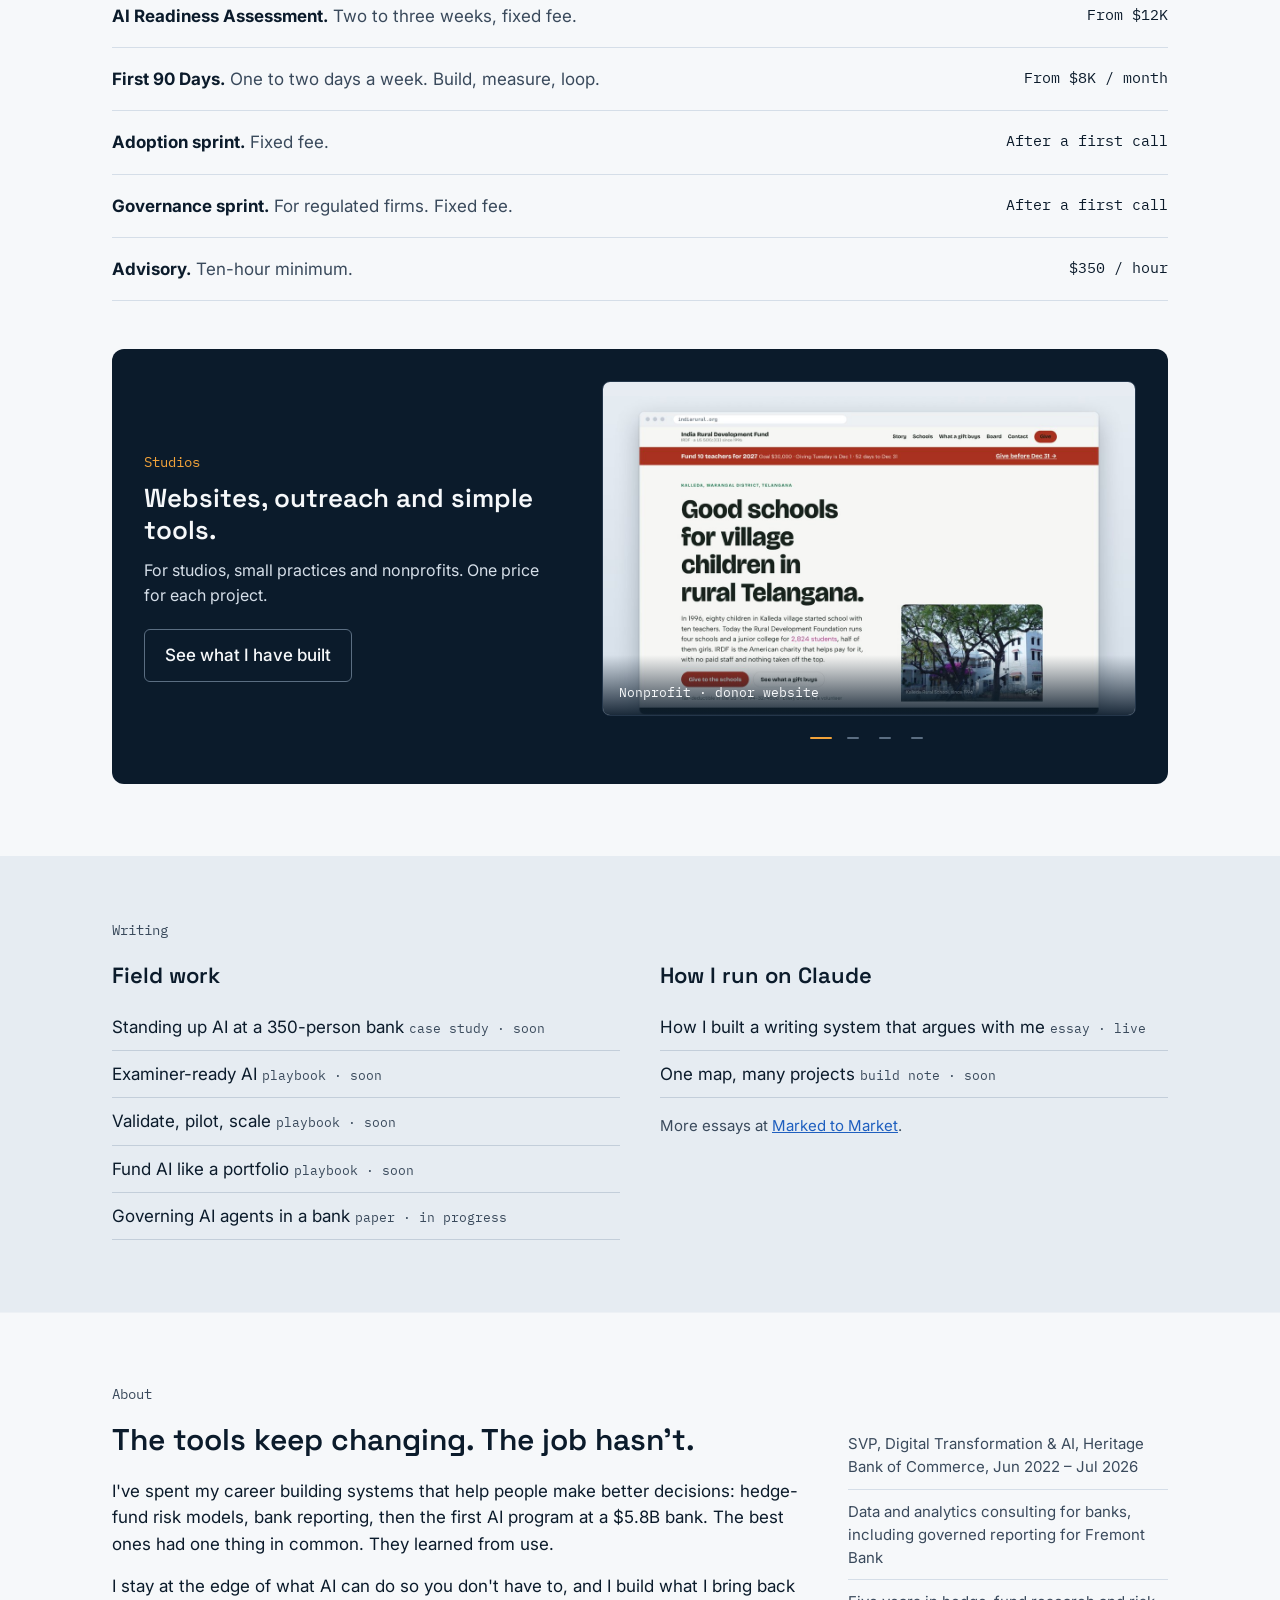
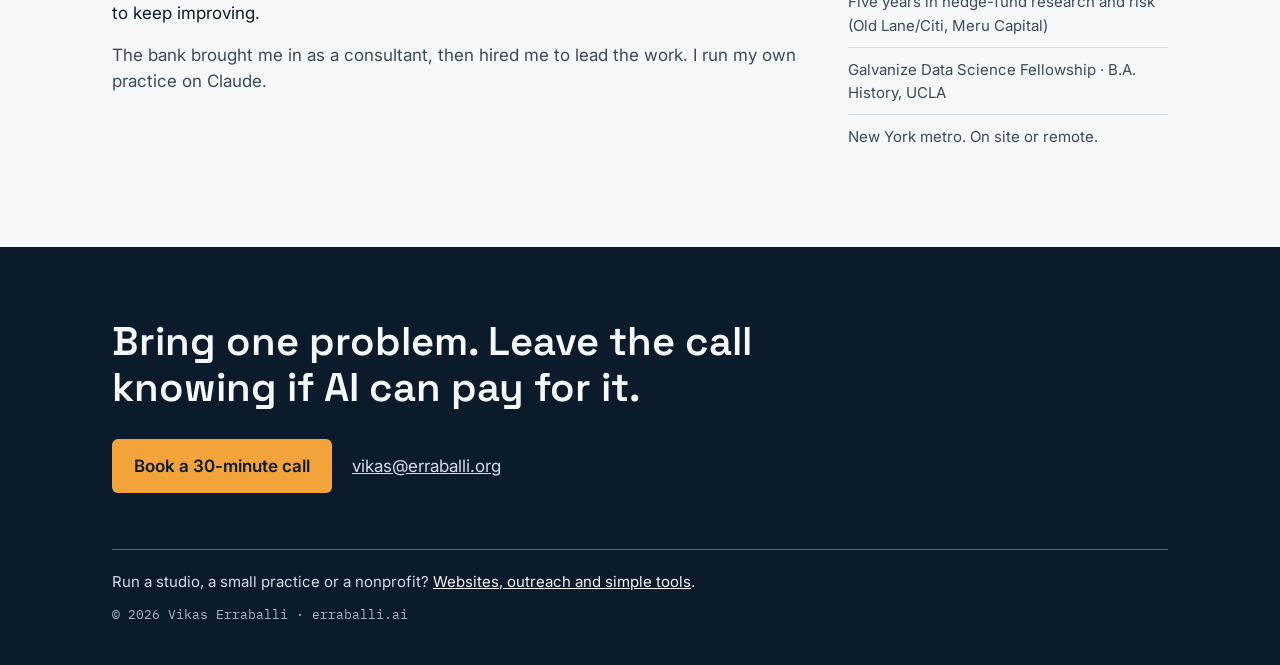
==== commit fe3d0acc: "Home: replace the meeting clip with 'Choosing a platform, on one record' (18 seconds) Co-Authored-By" ====
--- a/index.html
+++ b/index.html
@@ -179,19 +179,19 @@
 <h2 style="margin: 0 0 32px 0; font-family: 'Space Grotesk', sans-serif; font-weight: 600; font-size: 30px; line-height: 1.2; max-width: 760px">AI went where the work was, one department at a time.</h2>
 <div style="margin: 0 0 20px 0; background: #0B1B2B; color: #F6F8FA; border-radius: 12px; padding: 28px; display: flex; flex-wrap: wrap; align-items: center; gap: 24px 40px">
 <div style="flex: 1.5 1 420px; min-width: 0">
-<video id="clip-meeting" class="clip" muted loop playsinline preload="metadata" poster="clips/meeting/meeting-landscape-poster.jpg" aria-label="A 12-second silent clip. A one-hour meeting is recorded. AI writes it up as a 10-page requirements document, with owners and risks.">
-<source src="clips/meeting/meeting-landscape.webm" type="video/webm"><source src="clips/meeting/meeting-landscape.mp4" type="video/mp4">
+<video id="clip-platform" class="clip" muted loop playsinline preload="metadata" poster="clips/platform/platform-landscape-poster.jpg" aria-label="An 18-second silent clip. A bank is choosing a core banking platform. AI turns each team's discovery into one record. Vendors get the brief, and every demo goes back into the record. AI reads the record before each meeting. At the end, every team sees one comparison through its own view.">
+<source src="clips/platform/platform-landscape.webm" type="video/webm"><source src="clips/platform/platform-landscape.mp4" type="video/mp4">
 </video>
 </div>
 <div style="flex: 1 1 260px; min-width: 0">
-<div style="font-family: 'IBM Plex Mono', monospace; font-size: 13px; color: #F2A33A">Projects</div>
-<h3 style="margin: 8px 0 10px 0; font-family: 'Space Grotesk', sans-serif; font-weight: 600; font-size: 26px; line-height: 1.2">A meeting in, a plan out</h3>
-<p style="margin: 0; font-size: 16px; color: #D5DEE8">A one-hour recorded meeting became a 10-page requirements document, with owners and risks.</p>
+<div style="font-family: 'IBM Plex Mono', monospace; font-size: 13px; color: #F2A33A">Choosing a platform</div>
+<h3 style="margin: 8px 0 10px 0; font-family: 'Space Grotesk', sans-serif; font-weight: 600; font-size: 26px; line-height: 1.2">One record, from discovery to comparison</h3>
+<p style="margin: 0; font-size: 16px; color: #D5DEE8">The bank was choosing a core banking platform. AI turned each team's discovery sessions into one record. Vendors got the brief, every demo went back in, and AI read the record before the next meeting. Each team compared the options through its own lens.</p>
 </div>
 </div>
 <script>
-(function(){var v=document.getElementById("clip-meeting");if(!v)return;
- if(window.matchMedia("(max-width:640px)").matches){v.poster="clips/meeting/meeting-portrait-poster.jpg";v.innerHTML='<source src="clips/meeting/meeting-portrait.webm" type="video/webm"><source src="clips/meeting/meeting-portrait.mp4" type="video/mp4">';v.load();}
+(function(){var v=document.getElementById("clip-platform");if(!v)return;
+ if(window.matchMedia("(max-width:640px)").matches){v.poster="clips/platform/platform-portrait-poster.jpg";v.innerHTML='<source src="clips/platform/platform-portrait.webm" type="video/webm"><source src="clips/platform/platform-portrait.mp4" type="video/mp4">';v.load();}
  if(window.matchMedia("(prefers-reduced-motion: reduce)").matches){v.controls=true;return;}
  if("IntersectionObserver" in window){new IntersectionObserver(function(e){e.forEach(function(x){if(x.isIntersecting){v.play().catch(function(){v.controls=true;});}else{v.pause();}});},{threshold:.35}).observe(v);}
 })();
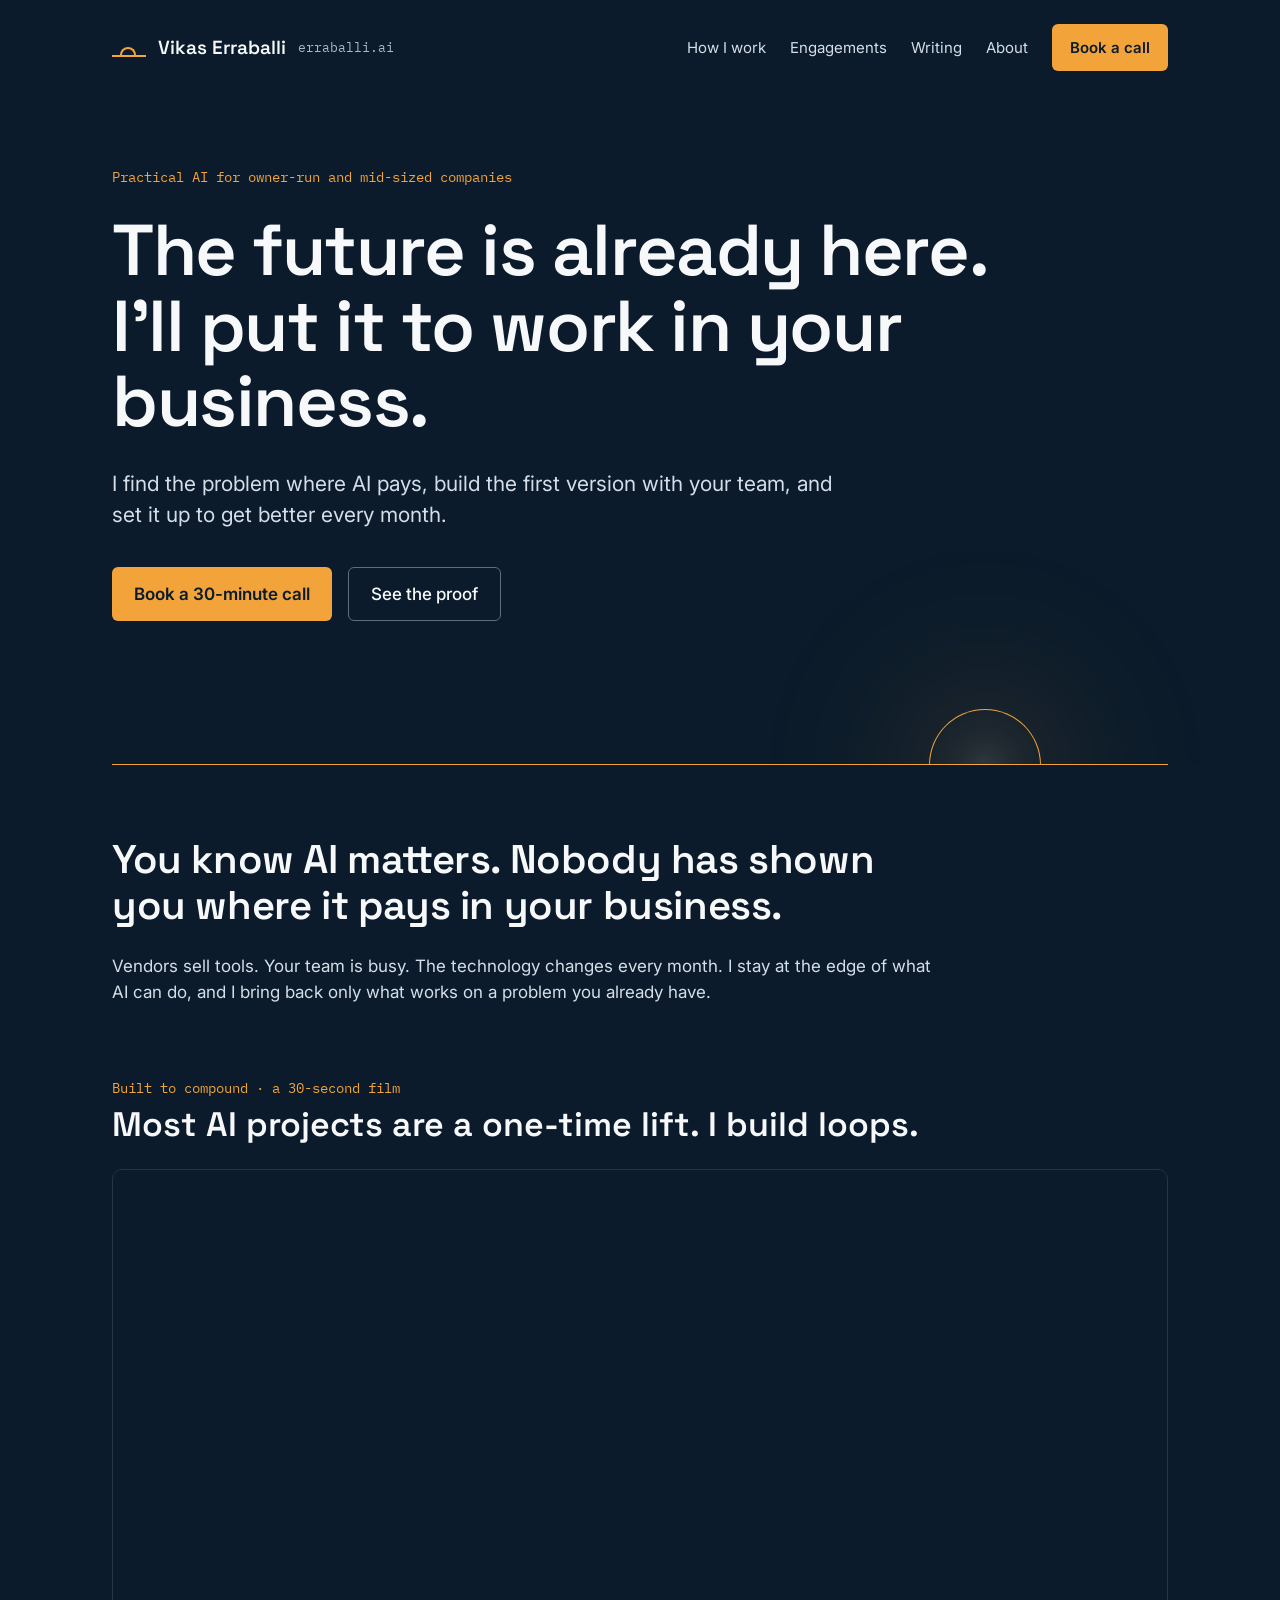
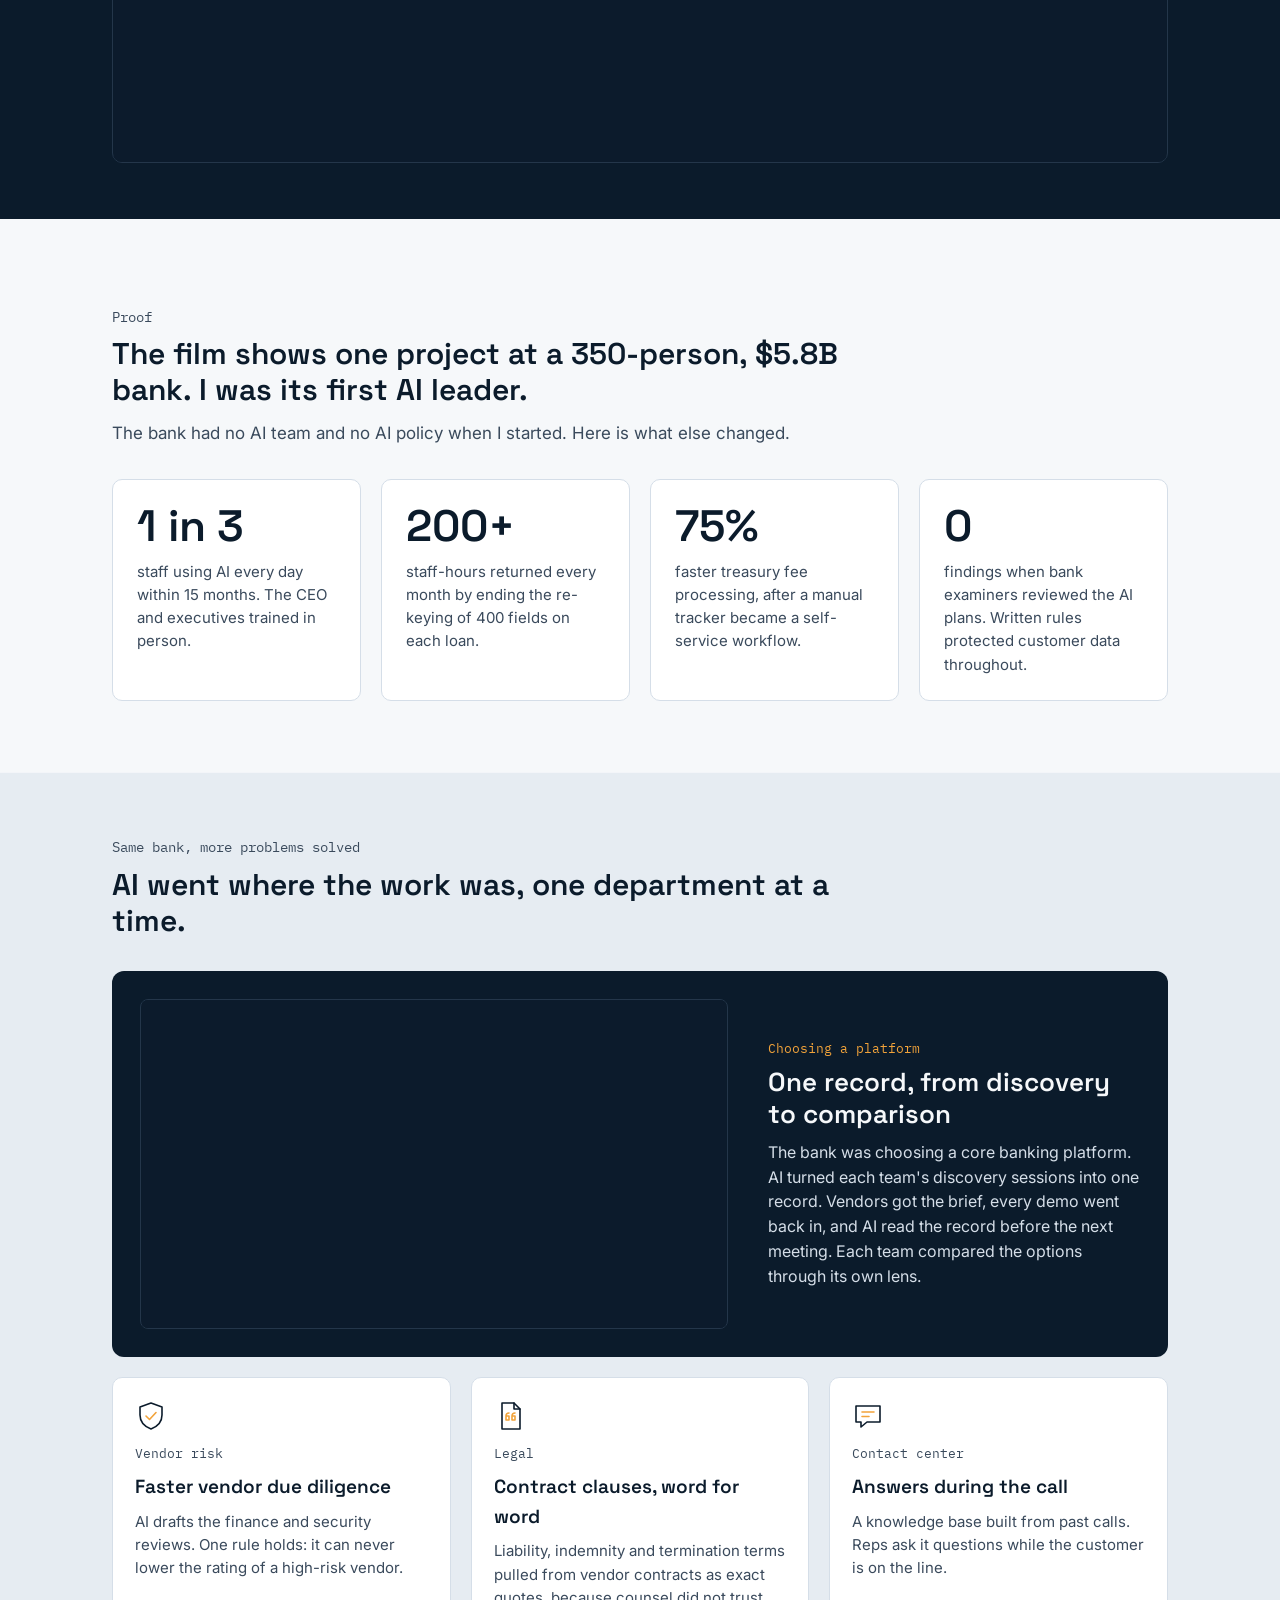
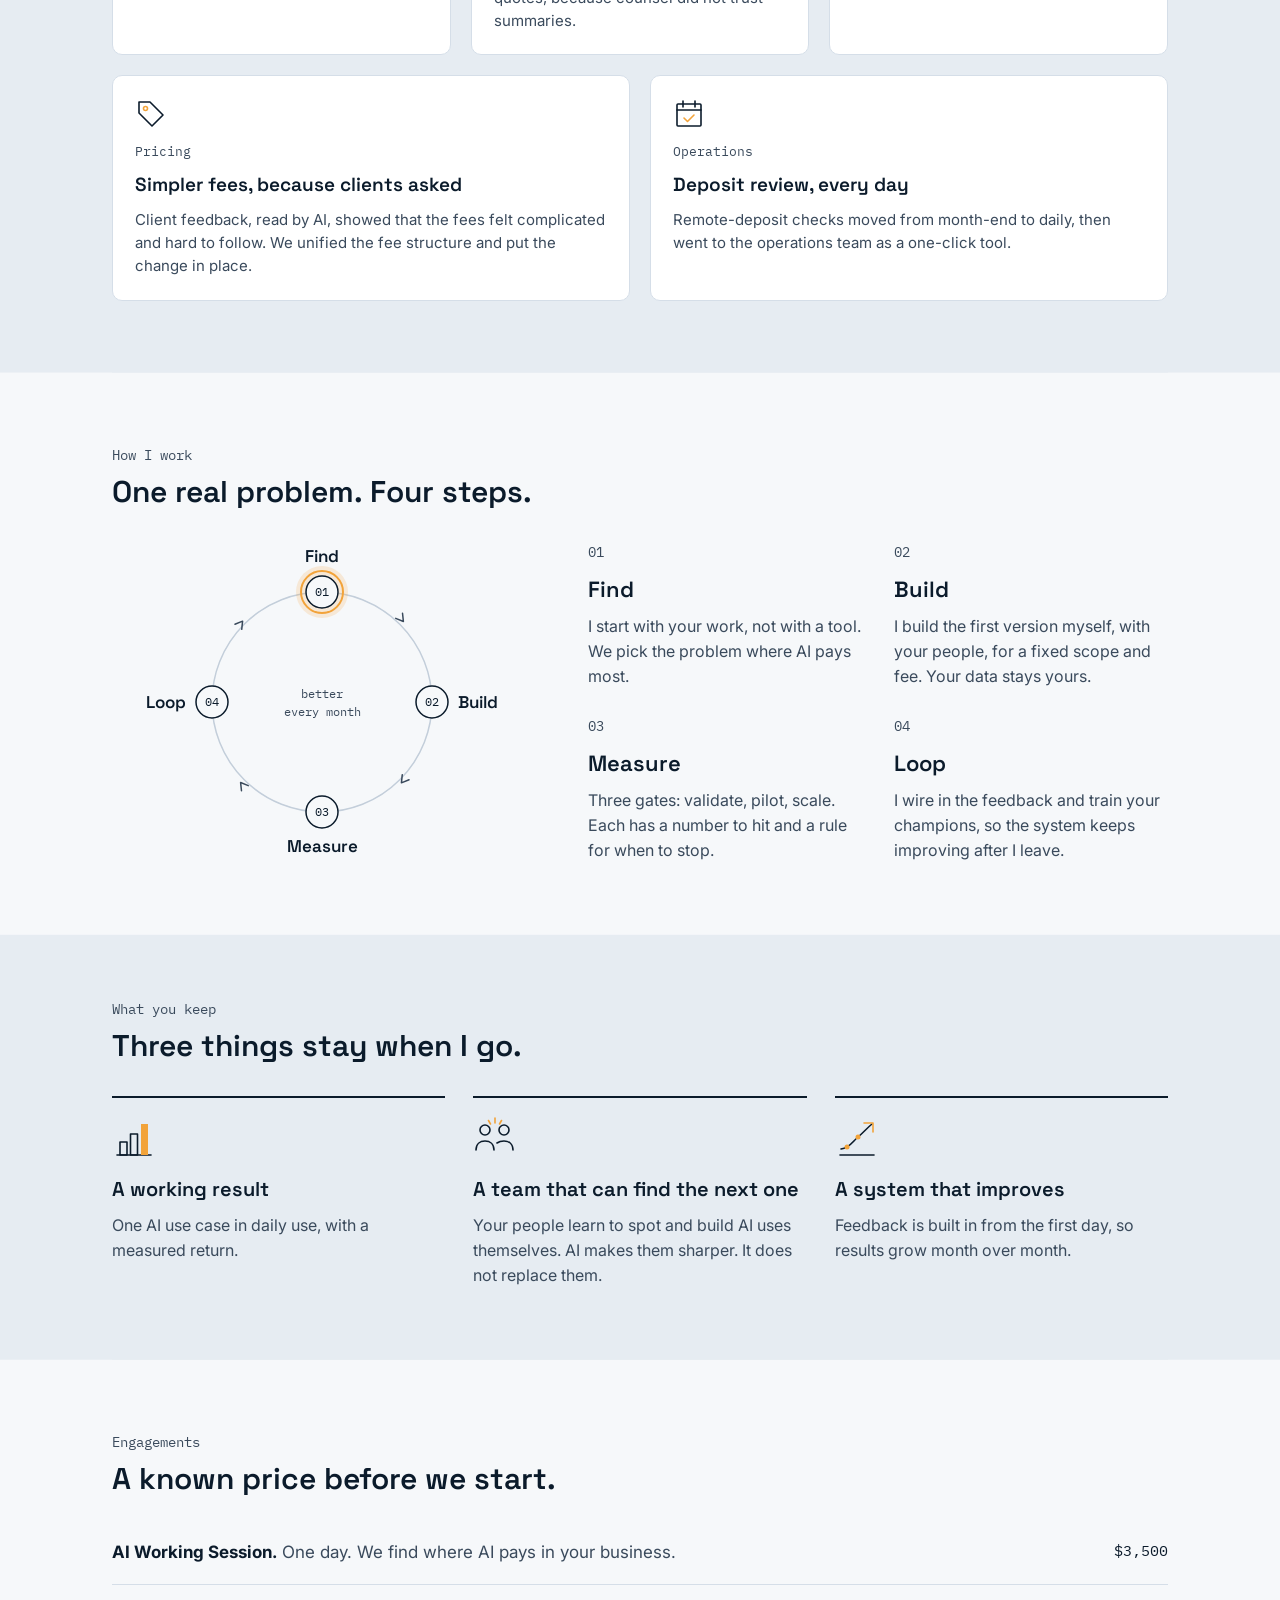
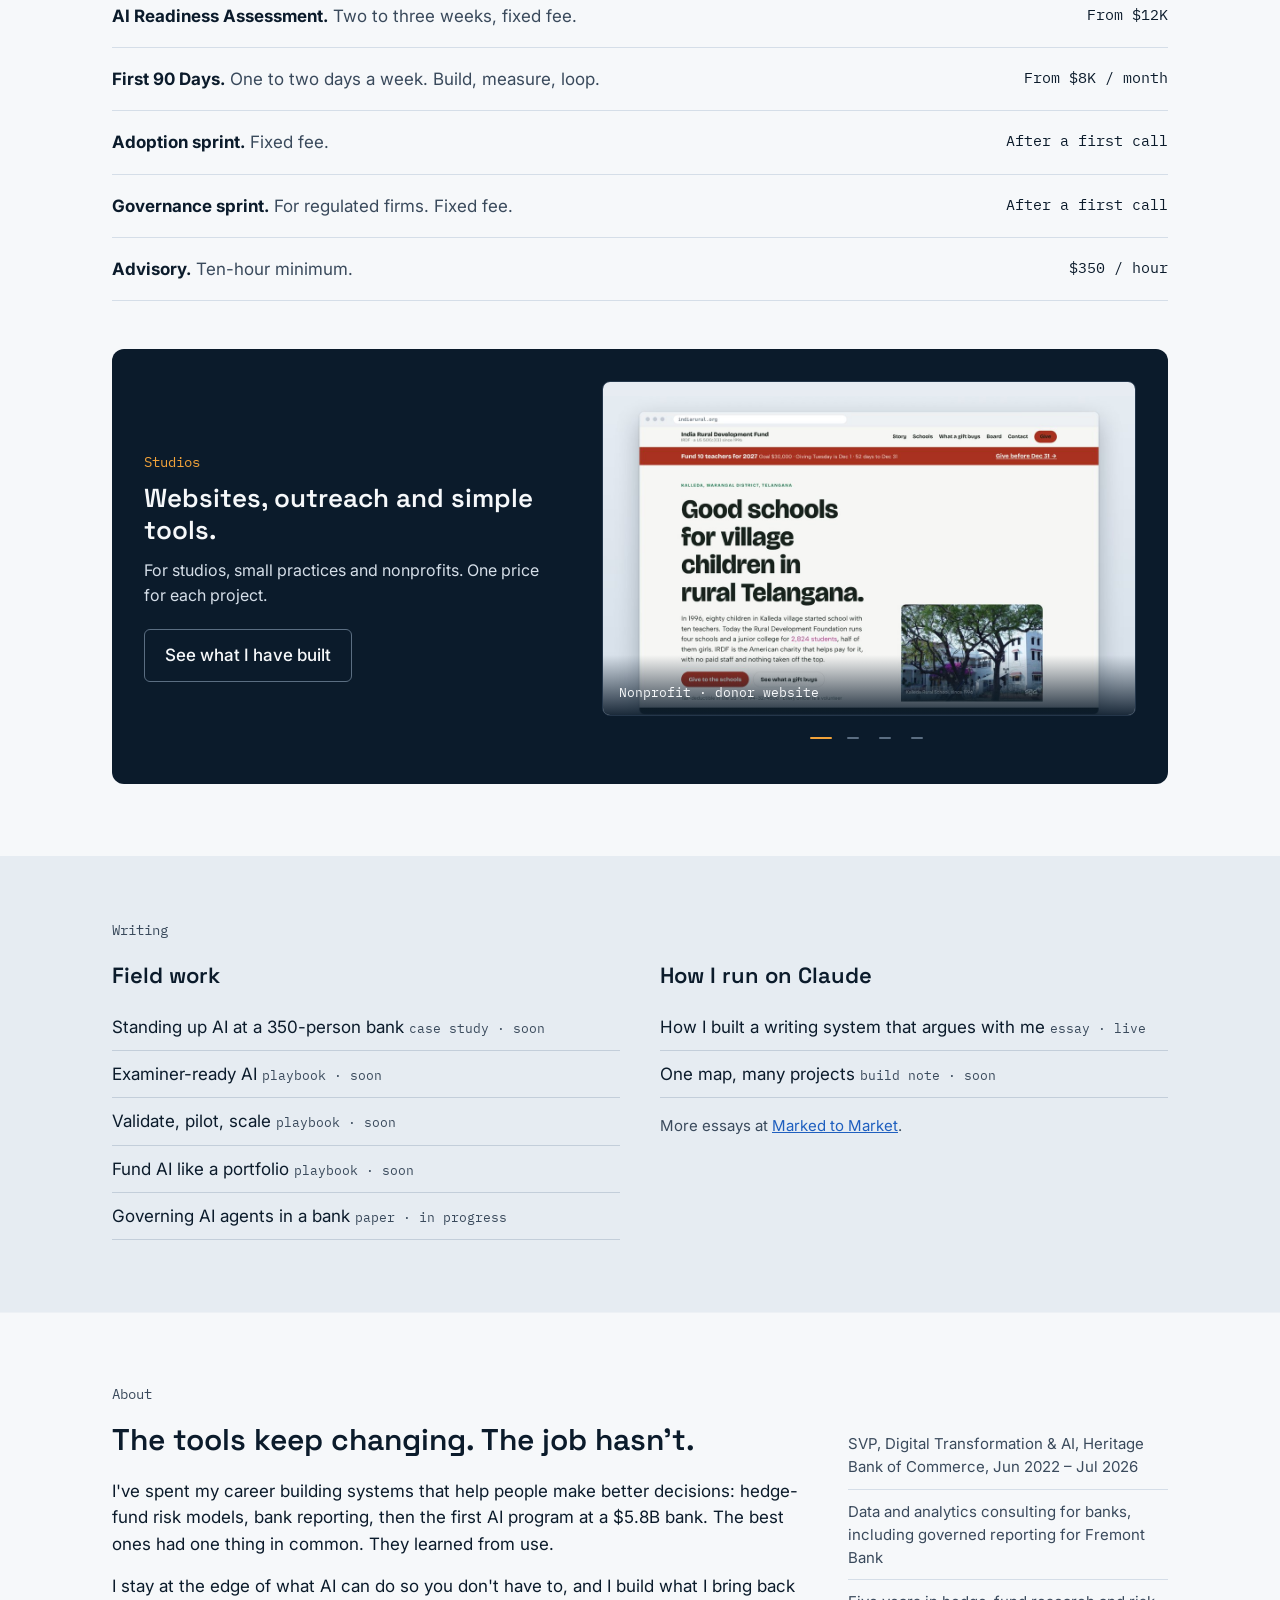
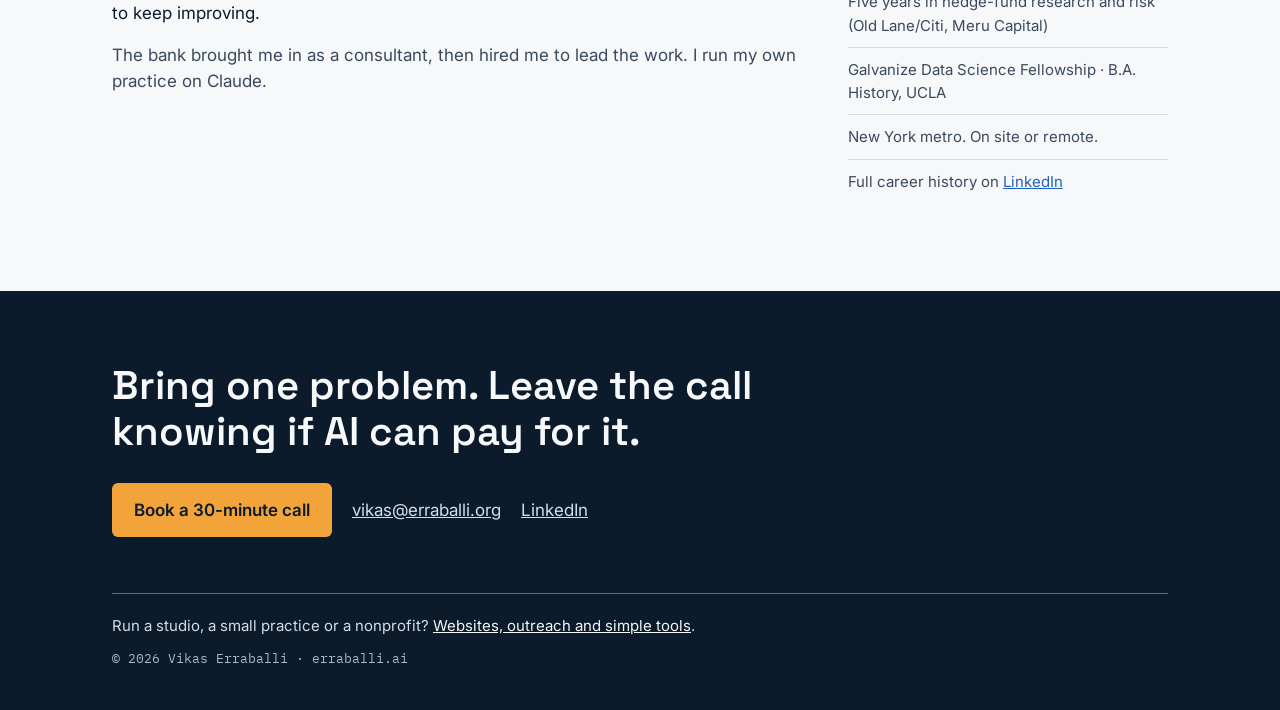
==== commit f35cd5fe: "Home: link LinkedIn in About and footer Co-Authored-By: Claude Opus 5.5 <noreply@anthropic.com> Clau" ====
--- a/index.html
+++ b/index.html
@@ -385,7 +385,8 @@
 <li style="padding: 10px 0; border-bottom: 1px solid #D5DEE8">Data and analytics consulting for banks, including governed reporting for Fremont Bank</li>
 <li style="padding: 10px 0; border-bottom: 1px solid #D5DEE8">Five years in hedge-fund research and risk (Old Lane/Citi, Meru Capital)</li>
 <li style="padding: 10px 0; border-bottom: 1px solid #D5DEE8">Galvanize Data Science Fellowship · B.A. History, UCLA</li>
-<li style="padding: 10px 0">New York metro. On site or remote.</li>
+<li style="padding: 10px 0; border-bottom: 1px solid #D5DEE8">New York metro. On site or remote.</li>
+<li style="padding: 10px 0">Full career history on <a href="https://www.linkedin.com/in/vikas-erraballi-0826532/" rel="me noopener" target="_blank" style="color: #1F5FBF">LinkedIn</a></li>
 </ul>
 </div>
 </section>
@@ -398,6 +399,7 @@
 <div style="display: flex; flex-wrap: wrap; align-items: center; gap: 20px; margin-top: 28px">
 <a href="mailto:vikas@erraballi.org" style="color: #0B1B2B; background: #F2A33A; text-decoration: none; padding: 14px 22px; border-radius: 6px; font-weight: 600">Book a 30-minute call</a>
 <a href="mailto:vikas@erraballi.org" style="color: #D5DEE8; padding: 12px 0">vikas@erraballi.org</a>
+<a href="https://www.linkedin.com/in/vikas-erraballi-0826532/" rel="me noopener" target="_blank" style="color: #D5DEE8; padding: 12px 0">LinkedIn</a>
 </div>
 <div aria-hidden="true" style="border-bottom: 1px solid #5B6E82; margin-top: 56px"></div>
 <p style="margin: 20px 0 0 0; font-size: 15px; color: #D5DEE8">Run a studio, a small practice or a nonprofit? <a href="/studios/" style="color: #F6F8FA">Websites, outreach and simple tools</a>.</p>
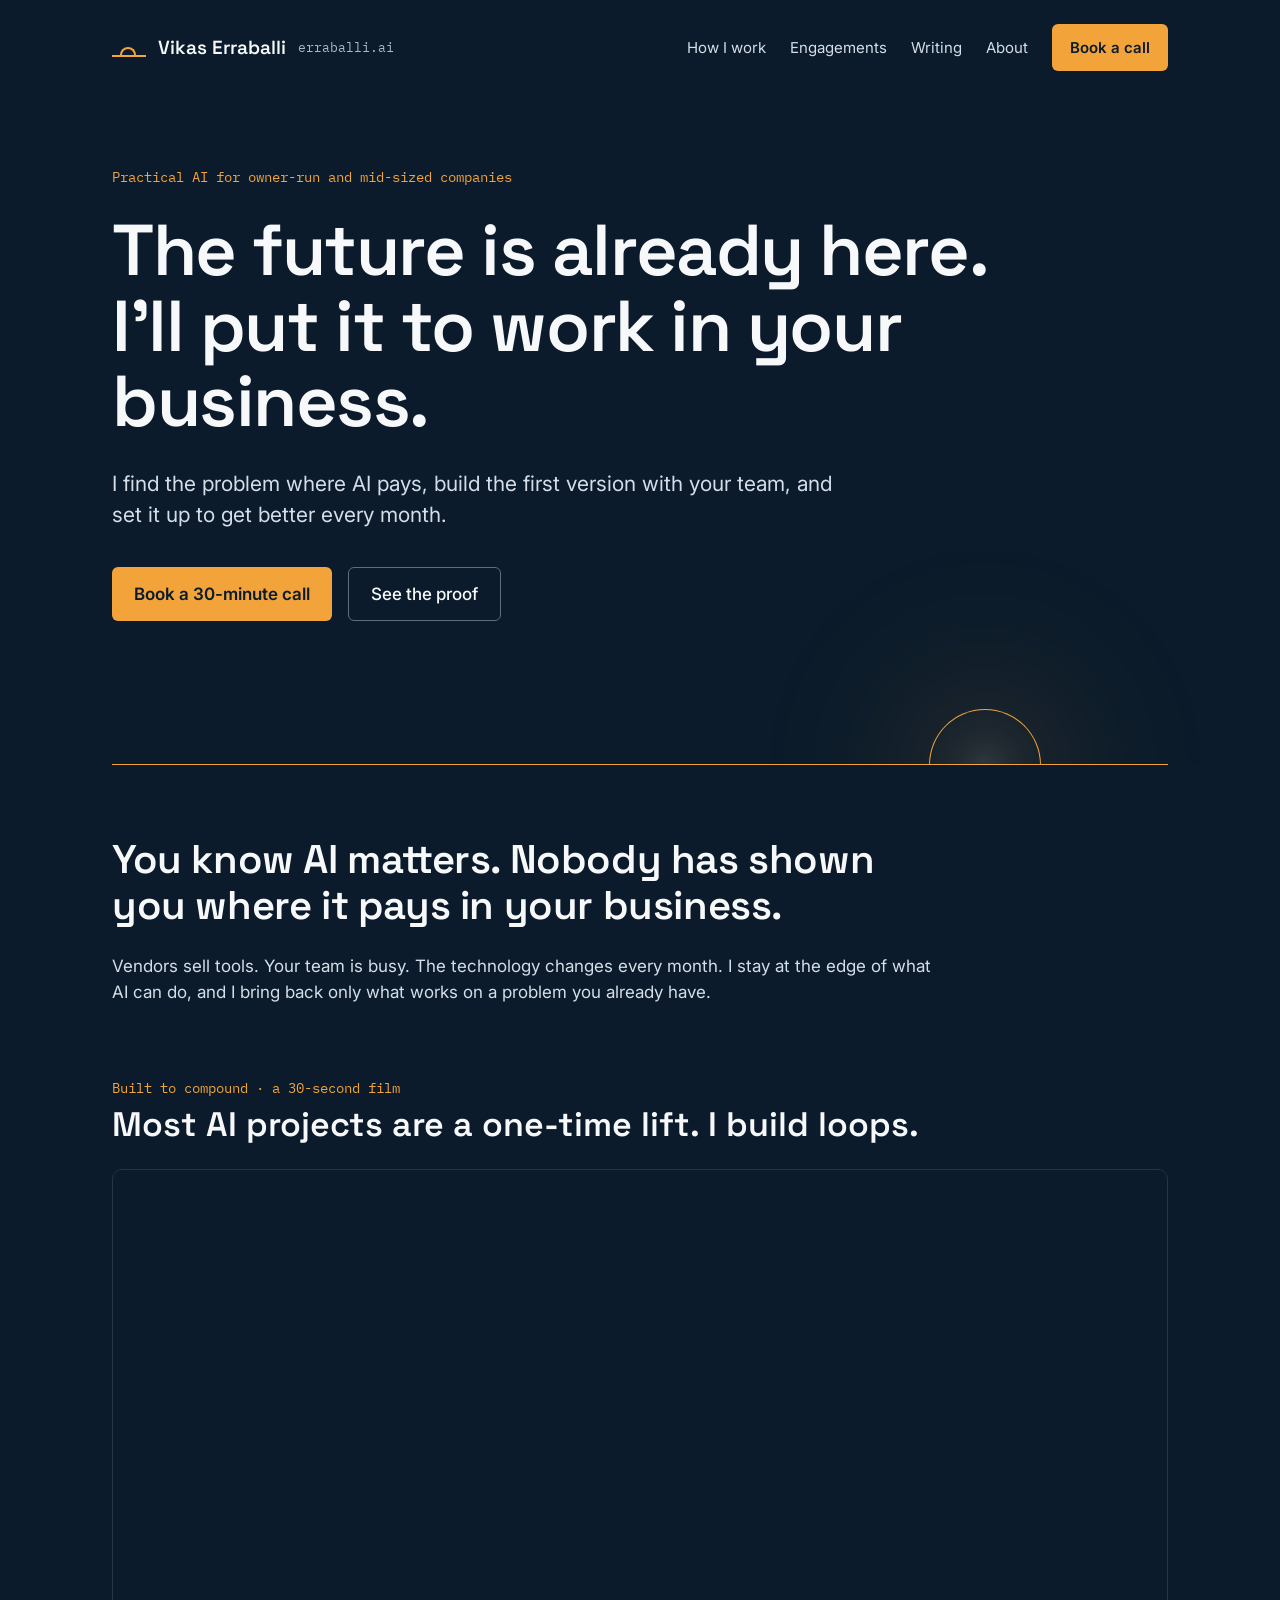
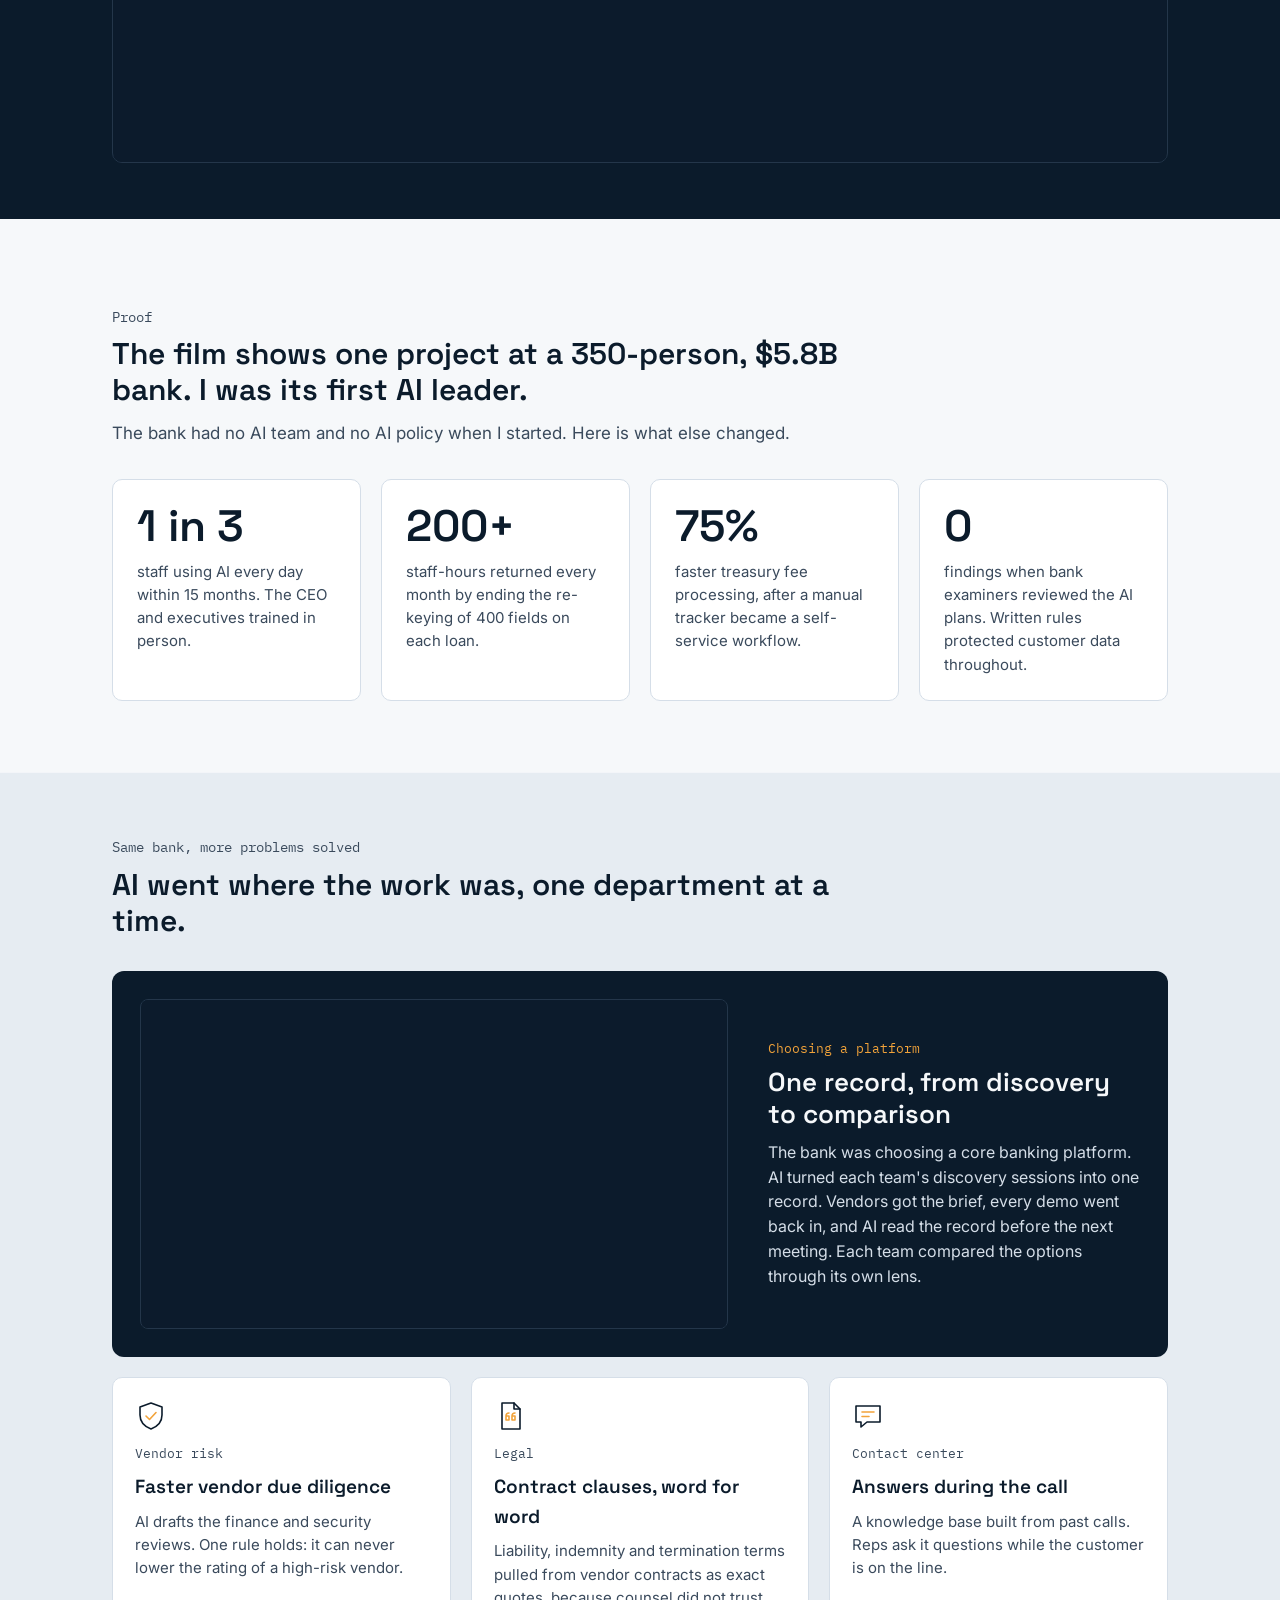
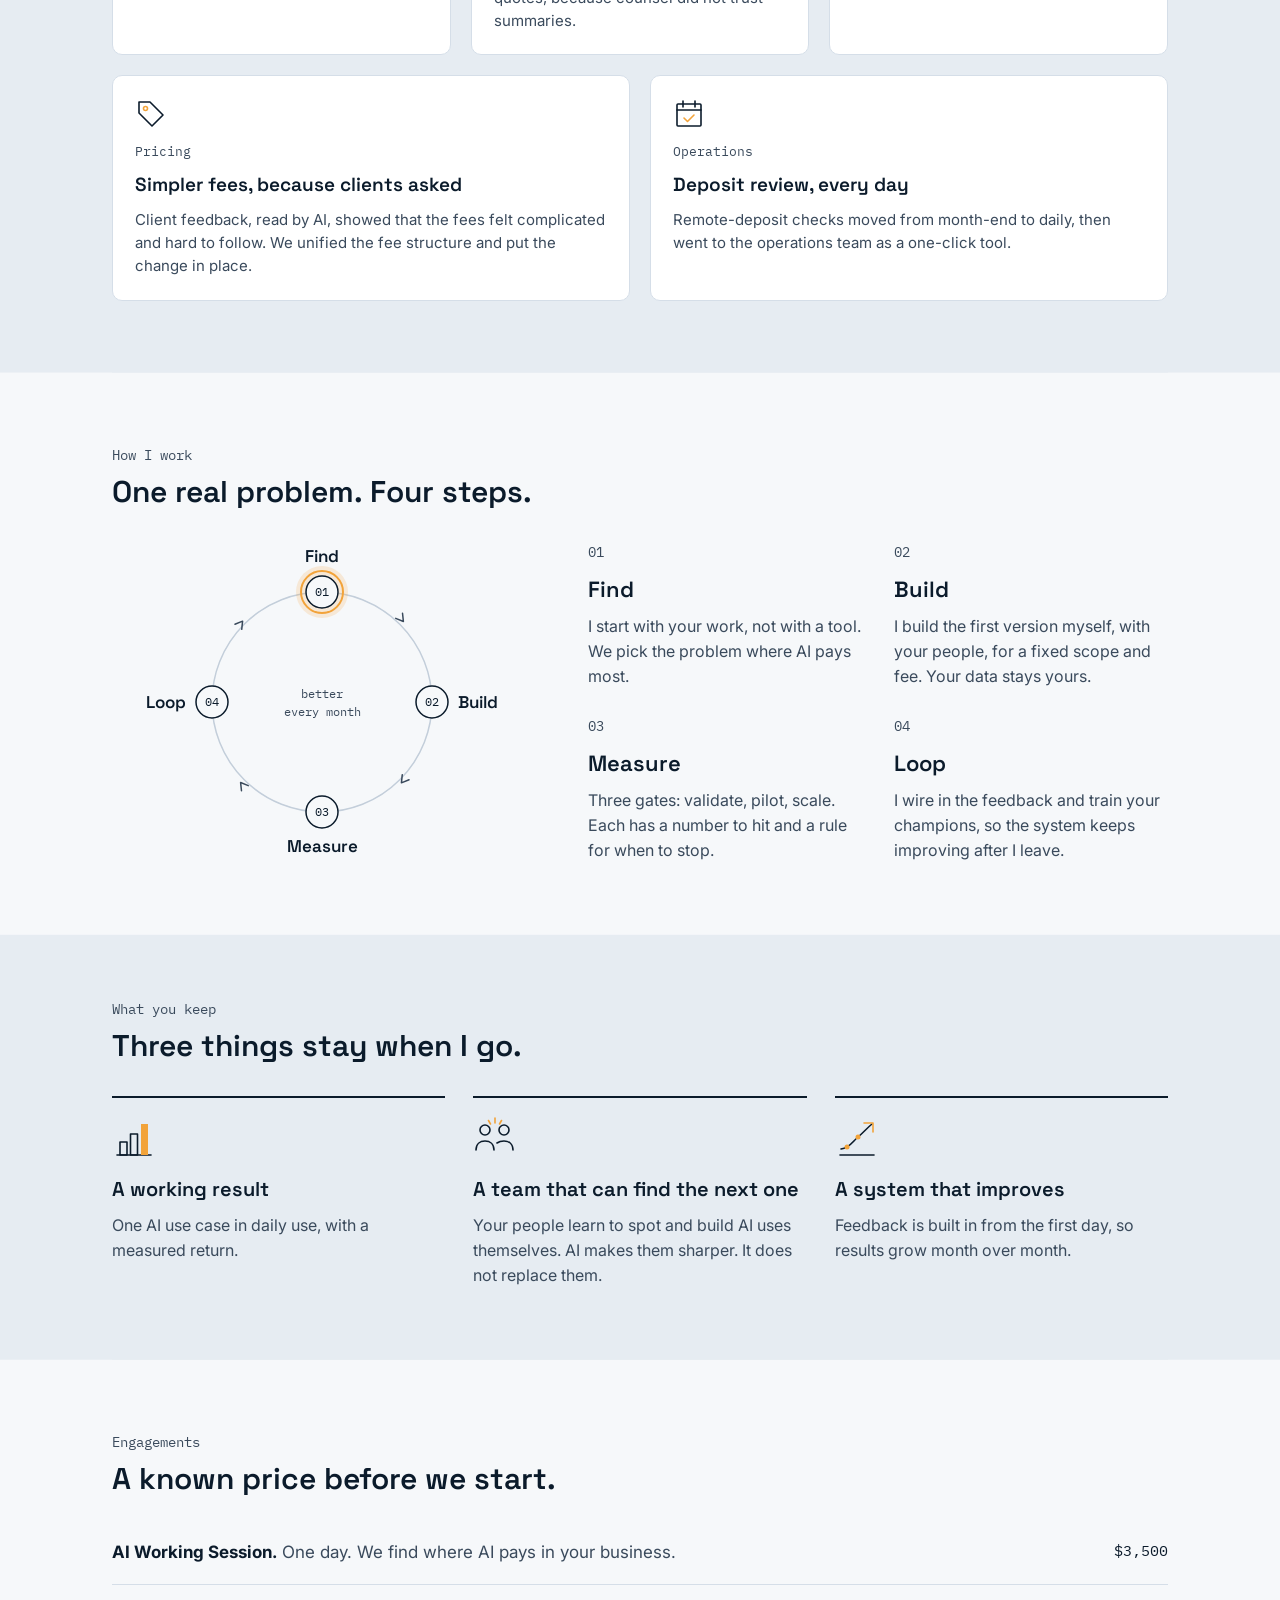
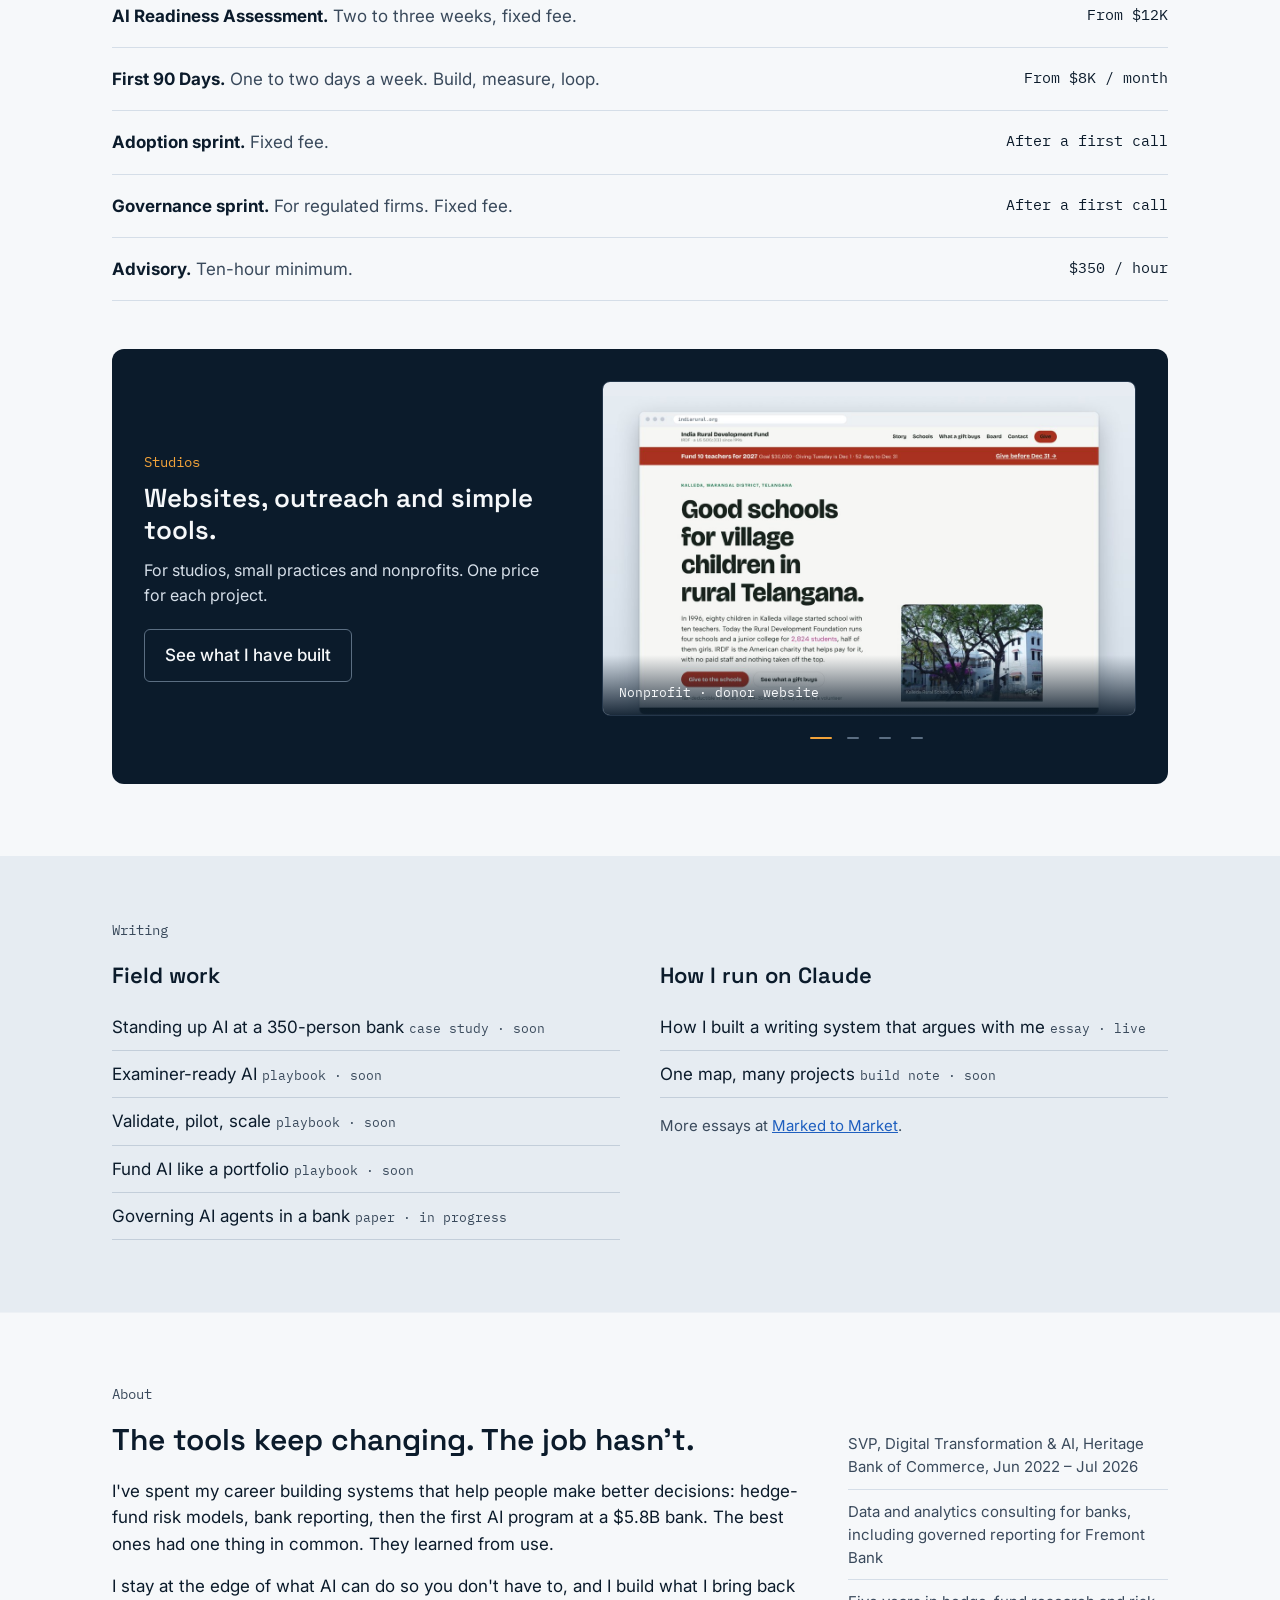
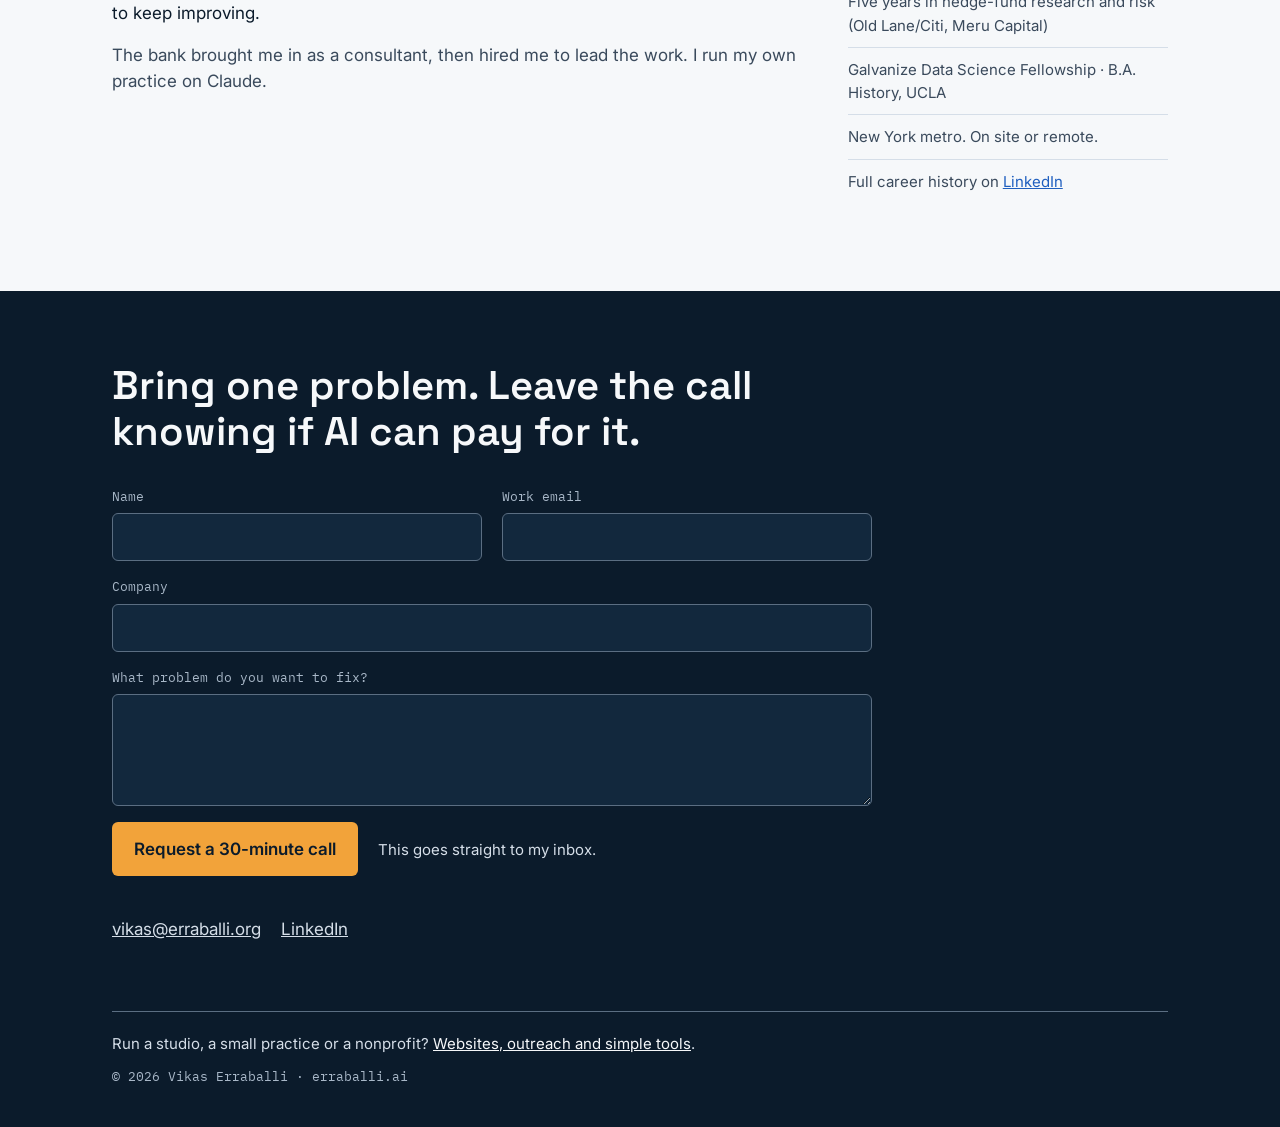
==== commit fef9de1a: "Add lead form and analytics events on home and studios Contact buttons now go to a form at #contact." ====
--- a/index.html
+++ b/index.html
@@ -79,6 +79,8 @@
 @media (prefers-reduced-motion: reduce){.hz-line,.hz-sun,.hz-disc,.hz-glow,.hero-copy{animation:none}}
 
 </style>
+<link rel="stylesheet" href="/lead.css">
+<script defer src="/site.js"></script>
 </head>
 <body>
 <div style="font-family: Inter, system-ui, sans-serif; color: #0B1B2B; background: #F6F8FA; font-size: 17px; line-height: 1.55">
@@ -96,7 +98,7 @@
 <a href="#engagements" style="color: #D5DEE8; text-decoration: none; padding: 12px 0">Engagements</a>
 <a href="#writing" style="color: #D5DEE8; text-decoration: none; padding: 12px 0">Writing</a>
 <a href="#about" style="color: #D5DEE8; text-decoration: none; padding: 12px 0">About</a>
-<a href="mailto:vikas@erraballi.org" style="color: #0B1B2B; background: #F2A33A; text-decoration: none; padding: 12px 18px; border-radius: 6px; font-weight: 600">Book a call</a>
+<a href="#contact" data-cta="nav" style="color: #0B1B2B; background: #F2A33A; text-decoration: none; padding: 12px 18px; border-radius: 6px; font-weight: 600">Book a call</a>
 </div>
 </nav>
 
@@ -105,7 +107,7 @@
 <h1 style="margin: 0; font-family: 'Space Grotesk', sans-serif; font-weight: 600; font-size: clamp(40px, 6vw, 72px); line-height: 1.05; letter-spacing: -0.02em">The future is already here. I'll put it to work in your business.</h1>
 <p style="margin: 28px 0 0 0; font-size: 21px; line-height: 1.5; color: #D5DEE8; max-width: 720px">I find the problem where AI pays, build the first version with your team, and set it up to get better every month.</p>
 <div style="display: flex; flex-wrap: wrap; gap: 16px; margin-top: 36px">
-<a href="mailto:vikas@erraballi.org" style="color: #0B1B2B; background: #F2A33A; text-decoration: none; padding: 14px 22px; border-radius: 6px; font-weight: 600">Book a 30-minute call</a>
+<a href="#contact" data-cta="hero" style="color: #0B1B2B; background: #F2A33A; text-decoration: none; padding: 14px 22px; border-radius: 6px; font-weight: 600">Book a 30-minute call</a>
 <a href="#proof" style="color: #F6F8FA; text-decoration: none; padding: 13px 22px; border-radius: 6px; border: 1px solid #5B6E82; font-weight: 500">See the proof</a>
 </div>
 </div>
@@ -393,17 +395,24 @@
 
 </main>
 
-<footer style="background: #0B1B2B; color: #F6F8FA">
+<footer id="contact" style="background: #0B1B2B; color: #F6F8FA">
 <div style="max-width: 1120px; margin: 0 auto; padding: 72px 32px 40px 32px; box-sizing: border-box">
 <h2 style="margin: 0; font-family: 'Space Grotesk', sans-serif; font-weight: 600; font-size: clamp(28px, 4vw, 40px); line-height: 1.15; max-width: 760px">Bring one problem. Leave the call knowing if AI can pay for it.</h2>
+<form class="lead" data-form="home">
+<label>Name<input name="name" type="text" autocomplete="name" required maxlength="100"></label>
+<label>Work email<input name="email" type="email" autocomplete="email" required maxlength="150"></label>
+<label class="wide">Company<input name="company" type="text" autocomplete="organization" maxlength="150"></label>
+<label class="wide">What problem do you want to fix?<textarea name="message" maxlength="2000"></textarea></label>
+<label class="hp" aria-hidden="true">Website<input name="website" type="text" tabindex="-1" autocomplete="off"></label>
+<div class="lead-row"><button type="submit">Request a 30-minute call</button><span class="lead-status" role="status">This goes straight to my inbox.</span></div>
+</form>
 <div style="display: flex; flex-wrap: wrap; align-items: center; gap: 20px; margin-top: 28px">
-<a href="mailto:vikas@erraballi.org" style="color: #0B1B2B; background: #F2A33A; text-decoration: none; padding: 14px 22px; border-radius: 6px; font-weight: 600">Book a 30-minute call</a>
 <a href="mailto:vikas@erraballi.org" style="color: #D5DEE8; padding: 12px 0">vikas@erraballi.org</a>
 <a href="https://www.linkedin.com/in/vikas-erraballi-0826532/" rel="me noopener" target="_blank" style="color: #D5DEE8; padding: 12px 0">LinkedIn</a>
 </div>
 <div aria-hidden="true" style="border-bottom: 1px solid #5B6E82; margin-top: 56px"></div>
 <p style="margin: 20px 0 0 0; font-size: 15px; color: #D5DEE8">Run a studio, a small practice or a nonprofit? <a href="/studios/" style="color: #F6F8FA">Websites, outreach and simple tools</a>.</p>
-<p style="margin: 12px 0 0 0; font-family: 'IBM Plex Mono', monospace; font-size: 13px; color: #A9B8C8">© 2026 Vikas Erraballi · erraballi.ai</p>
+<p style="margin: 12px 0 0 0; font-family: 'IBM Plex Mono', monospace; font-size: 13px; color: #A9B8C8">© 2026 Vikas Erraballi · erraballi.ai<span id="ga-note"></span></p>
 </div>
 </footer>
 
--- a/lead.css
+++ b/lead.css
@@ -0,0 +1,23 @@
+/* Lead form, Horizon brand. Default is for a Night background. Add class "light" on a Day background. */
+.lead{display:grid;grid-template-columns:1fr 1fr;gap:16px 20px;max-width:760px;margin-top:32px}
+.lead label{display:block;font-family:'IBM Plex Mono',monospace;font-size:13px;color:#A9B8C8}
+.lead .wide{grid-column:1 / -1}
+.lead input,.lead textarea{display:block;width:100%;margin-top:6px;padding:12px 14px;font:inherit;font-family:'Inter',sans-serif;font-size:16px;line-height:1.4;color:#F6F8FA;background:#12283D;border:1px solid #5B6E82;border-radius:6px}
+.lead textarea{min-height:112px;resize:vertical}
+.lead input:focus,.lead textarea:focus{outline:2px solid #F2A33A;outline-offset:1px;border-color:#F2A33A}
+.lead .hp{position:absolute;left:-9999px;width:1px;height:1px;overflow:hidden}
+.lead .lead-row{grid-column:1 / -1;display:flex;flex-wrap:wrap;align-items:center;gap:12px 20px}
+.lead button{font:inherit;font-weight:600;color:#0B1B2B;background:#F2A33A;border:0;border-radius:6px;padding:14px 22px;cursor:pointer}
+.lead button:hover{background:#F7B659}
+.lead button:disabled{opacity:.6;cursor:default}
+.lead .lead-status{font-size:15px;color:#D5DEE8}
+.lead .lead-status a{color:inherit}
+.lead.sent label,.lead.sent button{display:none}
+.lead.sent .lead-status{font-size:19px;color:#F6F8FA}
+.lead.light label{color:#3A4A5C}
+.lead.light input,.lead.light textarea{color:#0B1B2B;background:#fff;border-color:#B8C4D1}
+.lead.light input:focus,.lead.light textarea:focus{outline-color:#1F5FBF;border-color:#1F5FBF}
+.lead.light button{color:#F6F8FA;background:#0B1B2B}
+.lead.light button:hover{background:#16314A}
+.lead.light .lead-status,.lead.light.sent .lead-status{color:#3A4A5C}
+@media (max-width:640px){.lead{grid-template-columns:1fr}}
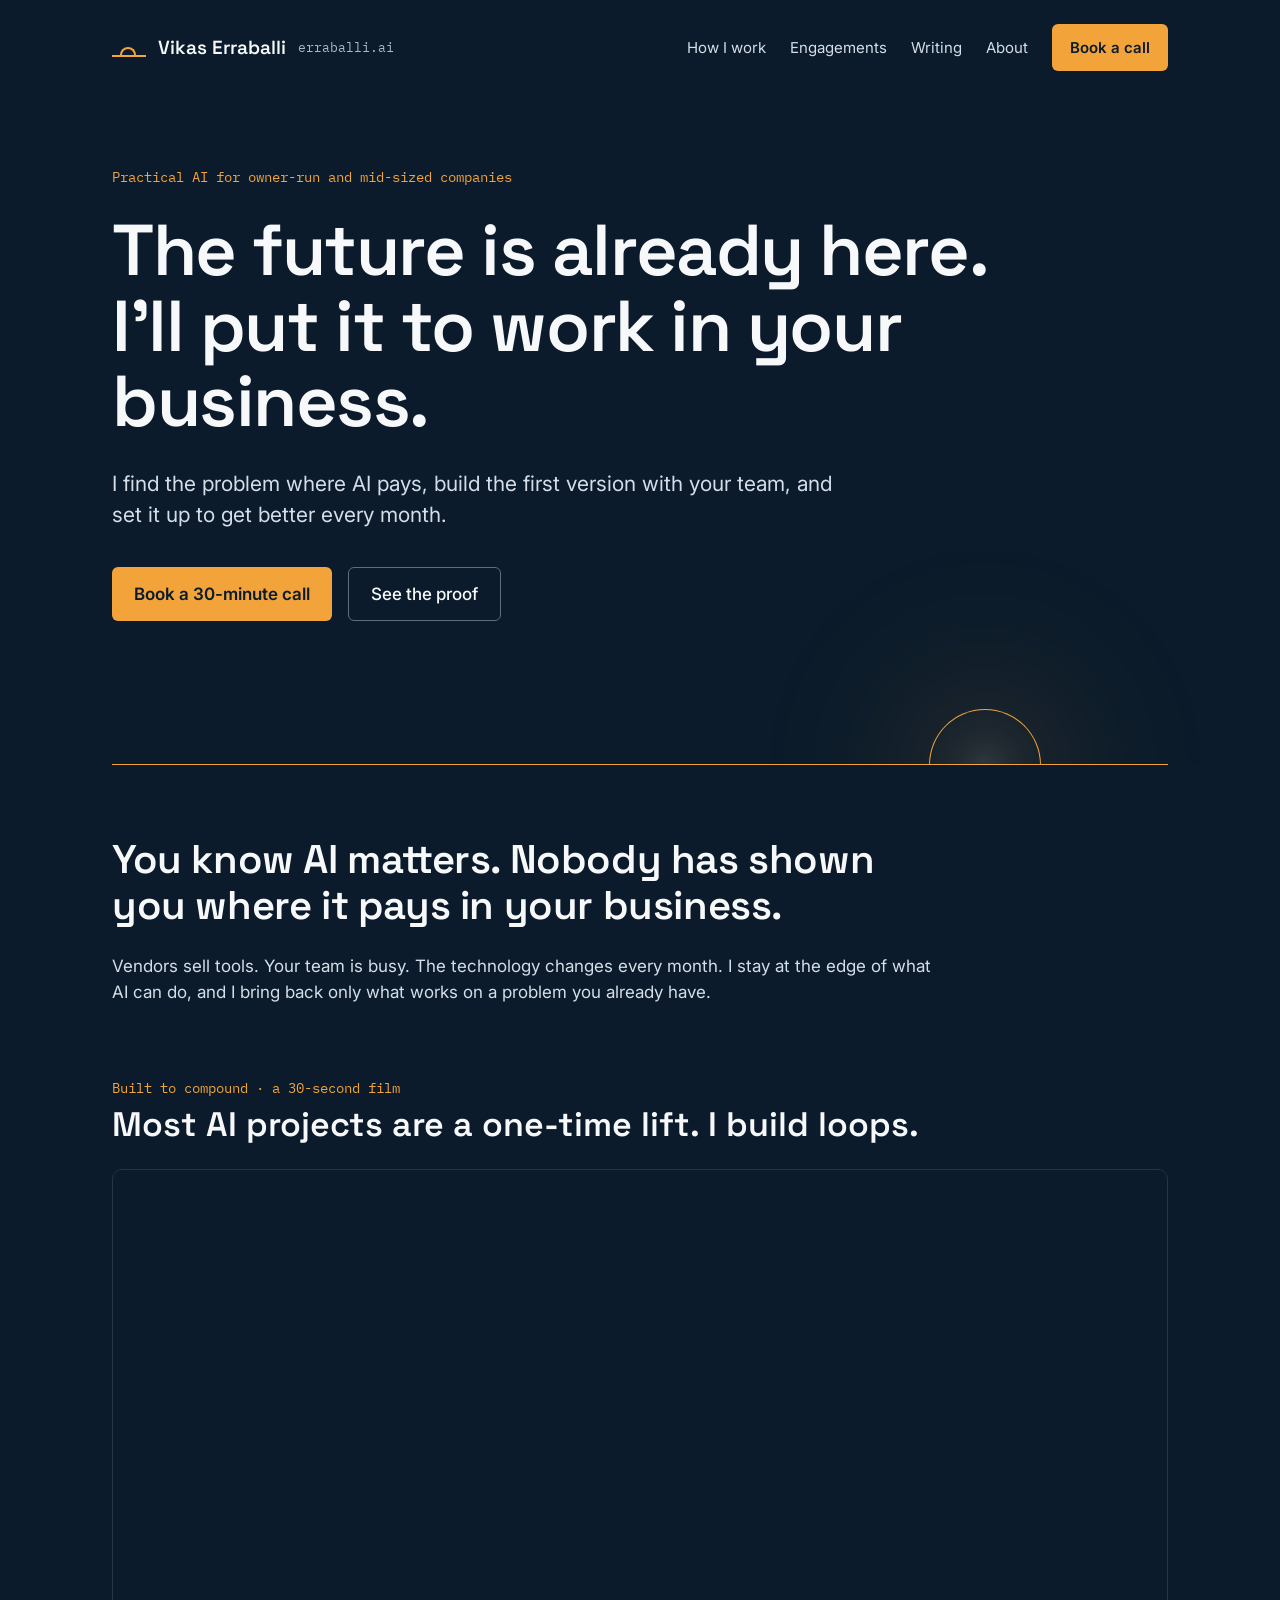
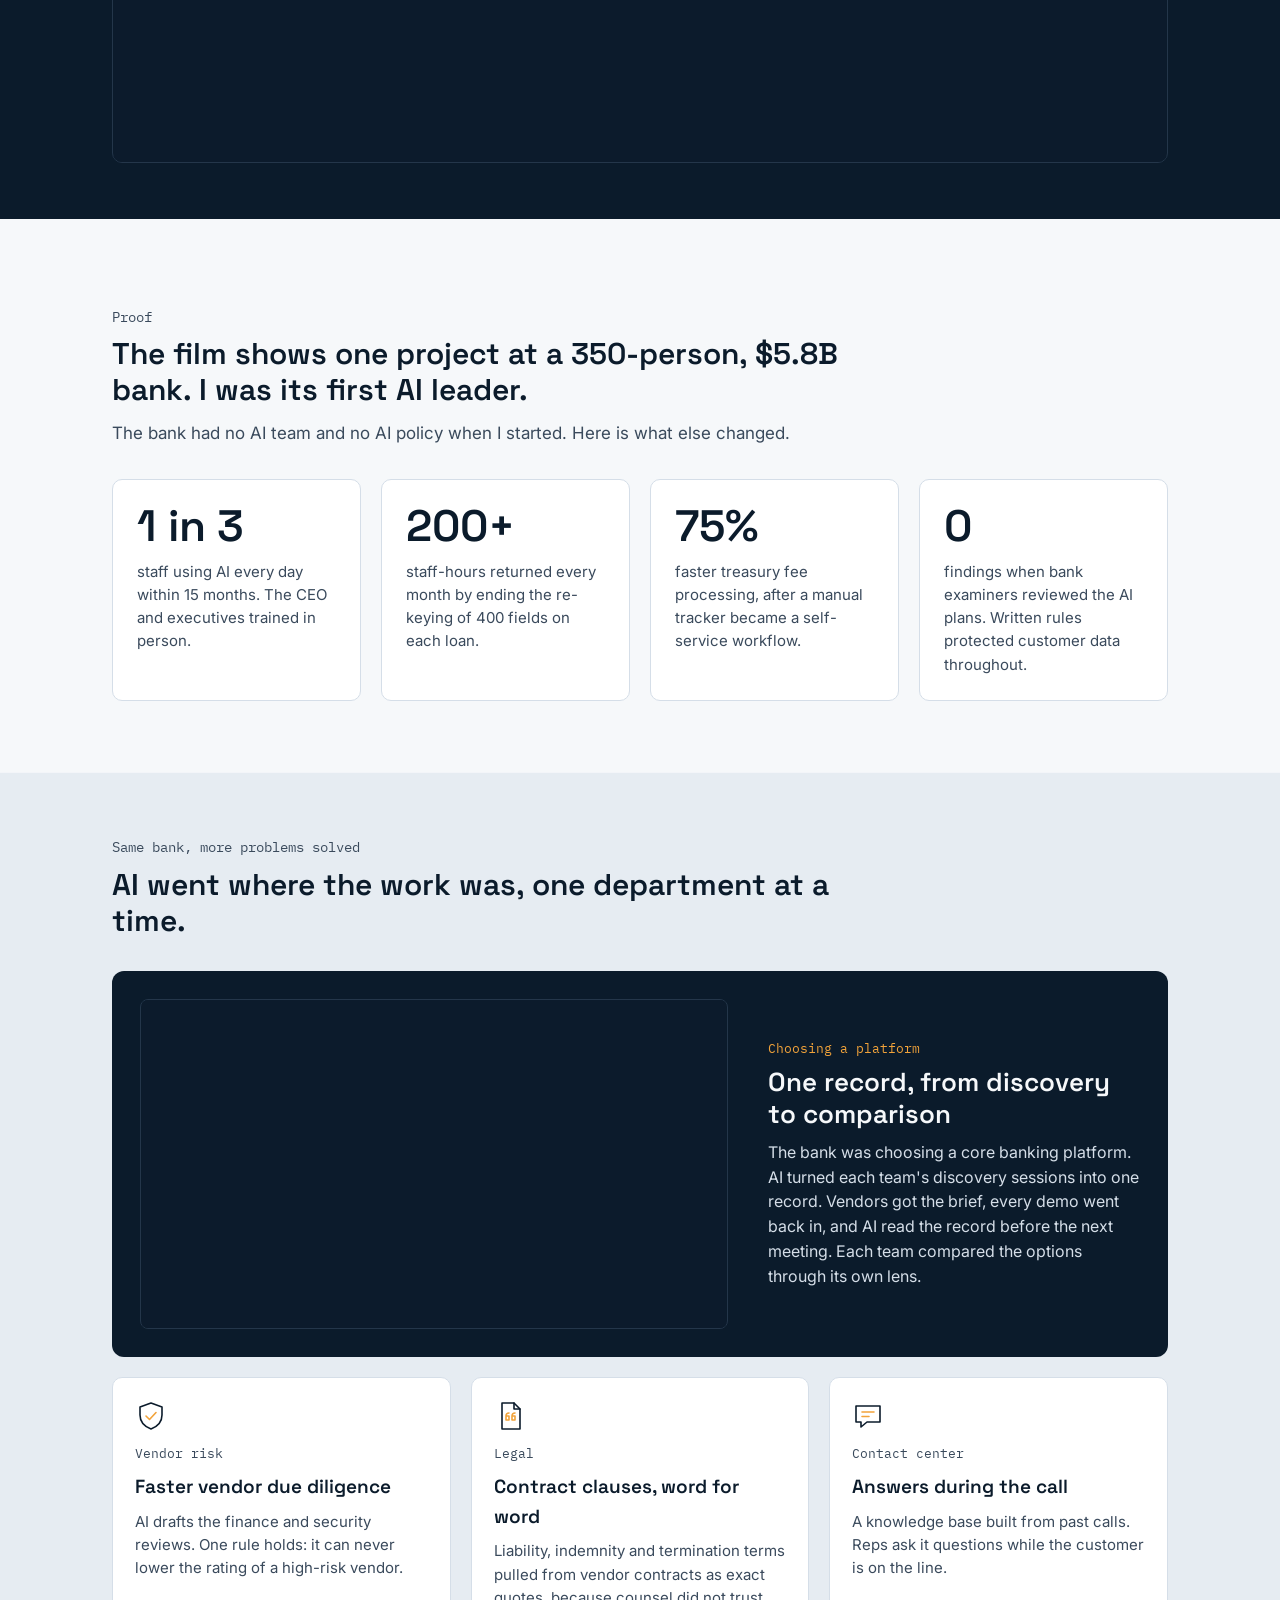
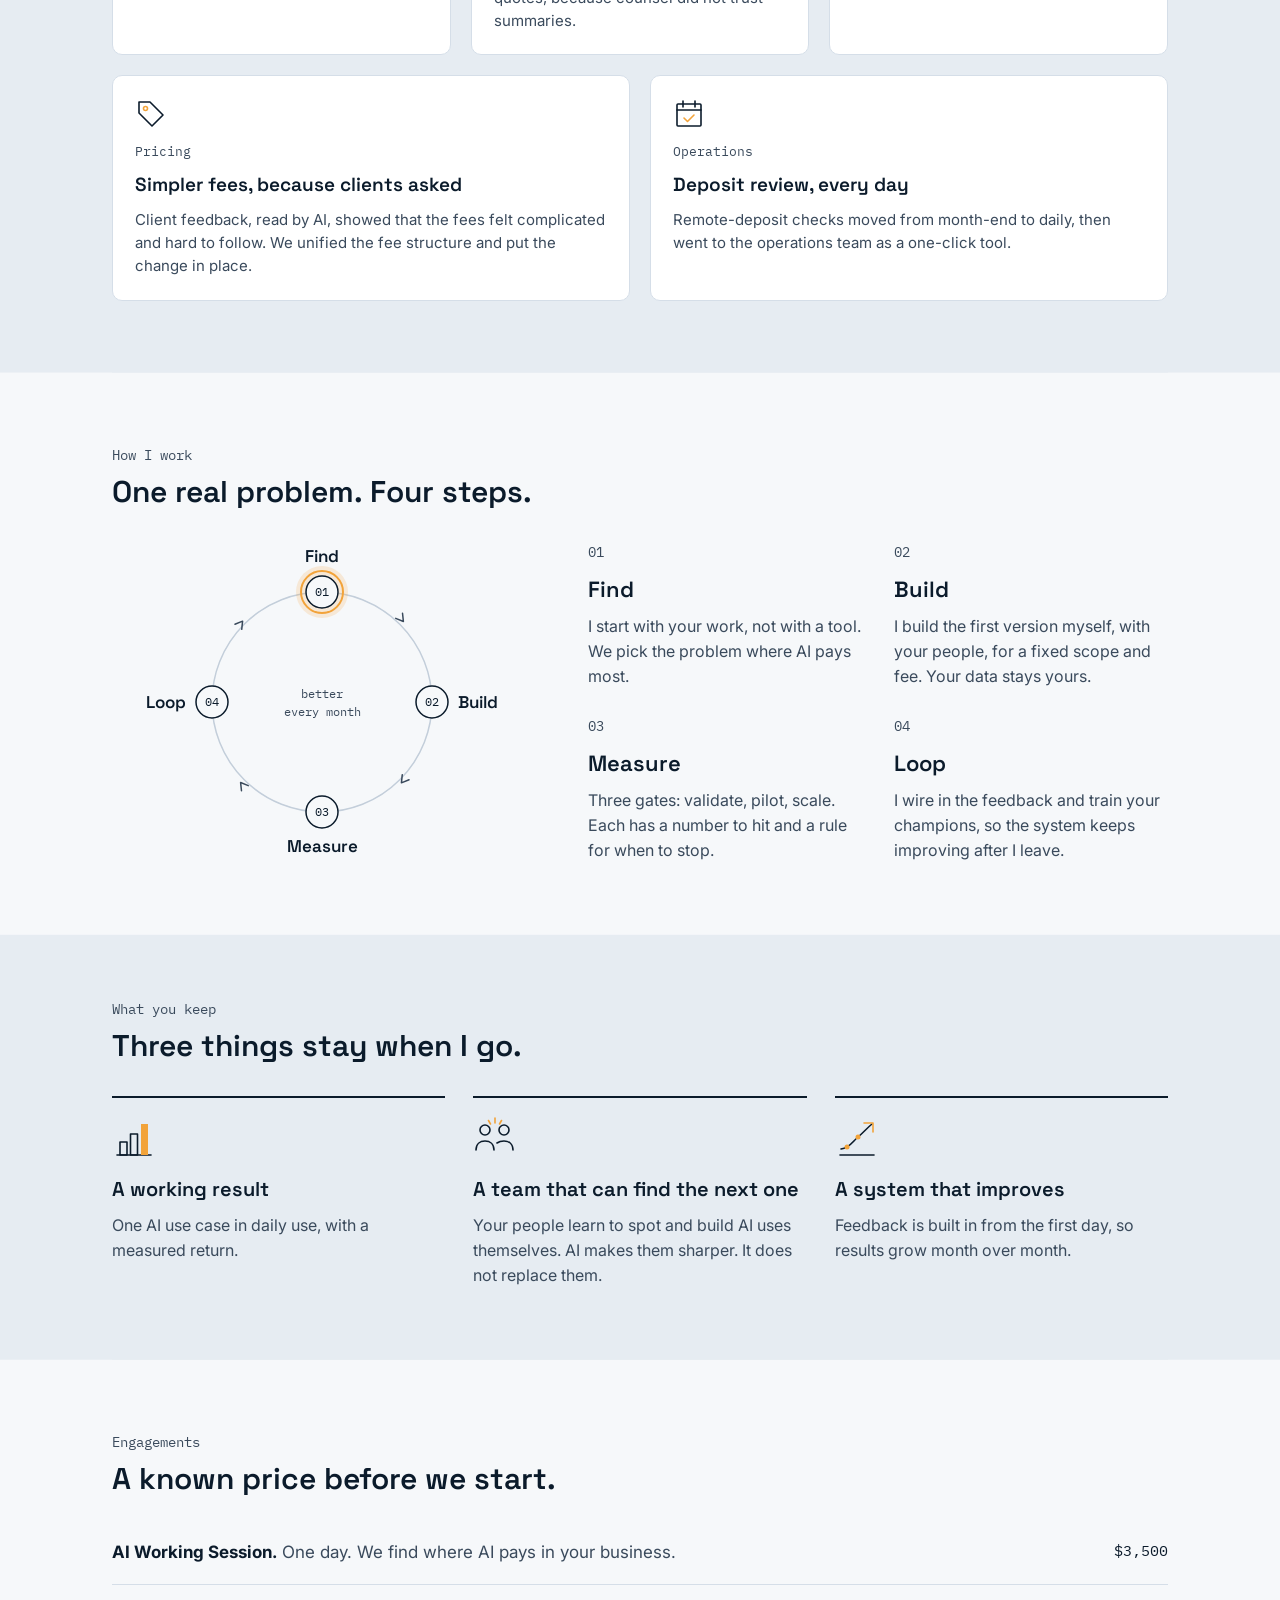
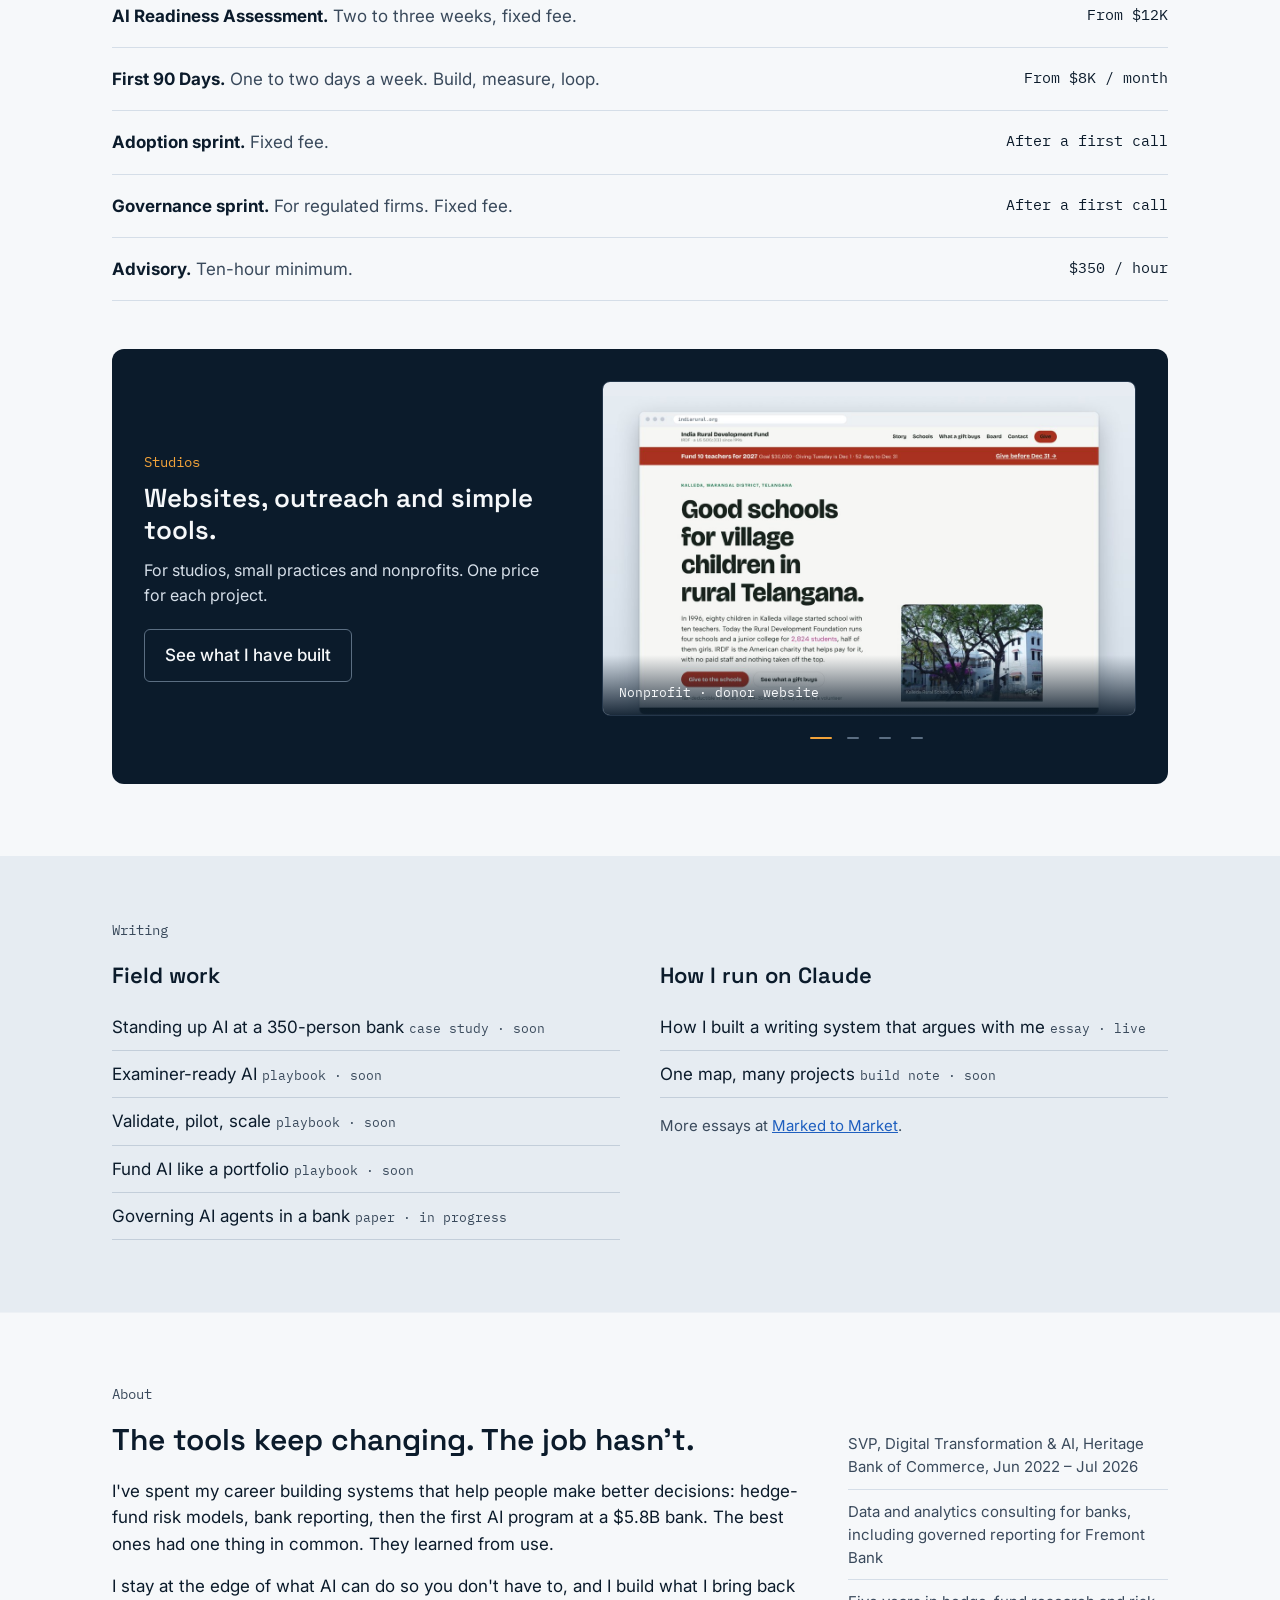
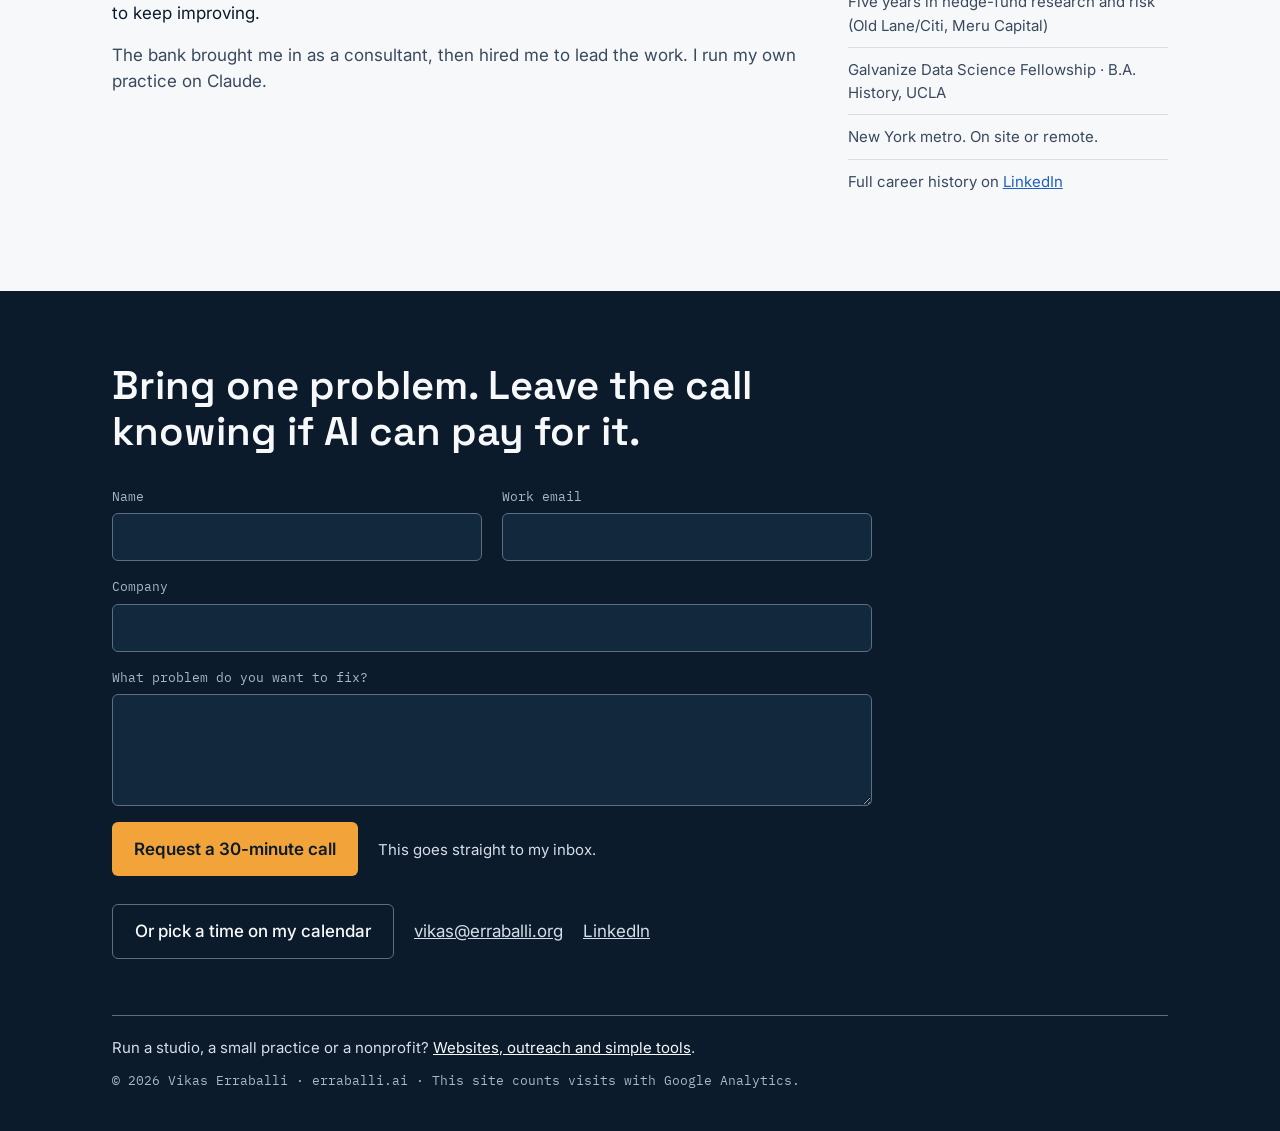
==== commit 33290efd: "Add booking calendar link to the contact sections Co-Authored-By: Claude Fable 5.2 <noreply@anthropi" ====
--- a/index.html
+++ b/index.html
@@ -407,6 +407,7 @@
 <div class="lead-row"><button type="submit">Request a 30-minute call</button><span class="lead-status" role="status">This goes straight to my inbox.</span></div>
 </form>
 <div style="display: flex; flex-wrap: wrap; align-items: center; gap: 20px; margin-top: 28px">
+<a href="https://calendar.google.com/calendar/appointments/schedules/AcZssZ1jHISP8S2GDwUF7lY6rLtVdG1cBAIOx66GSgnRHke8T_qgIM_AsF014SqoeSRx9PueqOACPDyM" data-cta="calendar" target="_blank" rel="noopener" style="color: #F6F8FA; text-decoration: none; padding: 13px 22px; border-radius: 6px; border: 1px solid #5B6E82; font-weight: 500">Or pick a time on my calendar</a>
 <a href="mailto:vikas@erraballi.org" style="color: #D5DEE8; padding: 12px 0">vikas@erraballi.org</a>
 <a href="https://www.linkedin.com/in/vikas-erraballi-0826532/" rel="me noopener" target="_blank" style="color: #D5DEE8; padding: 12px 0">LinkedIn</a>
 </div>
